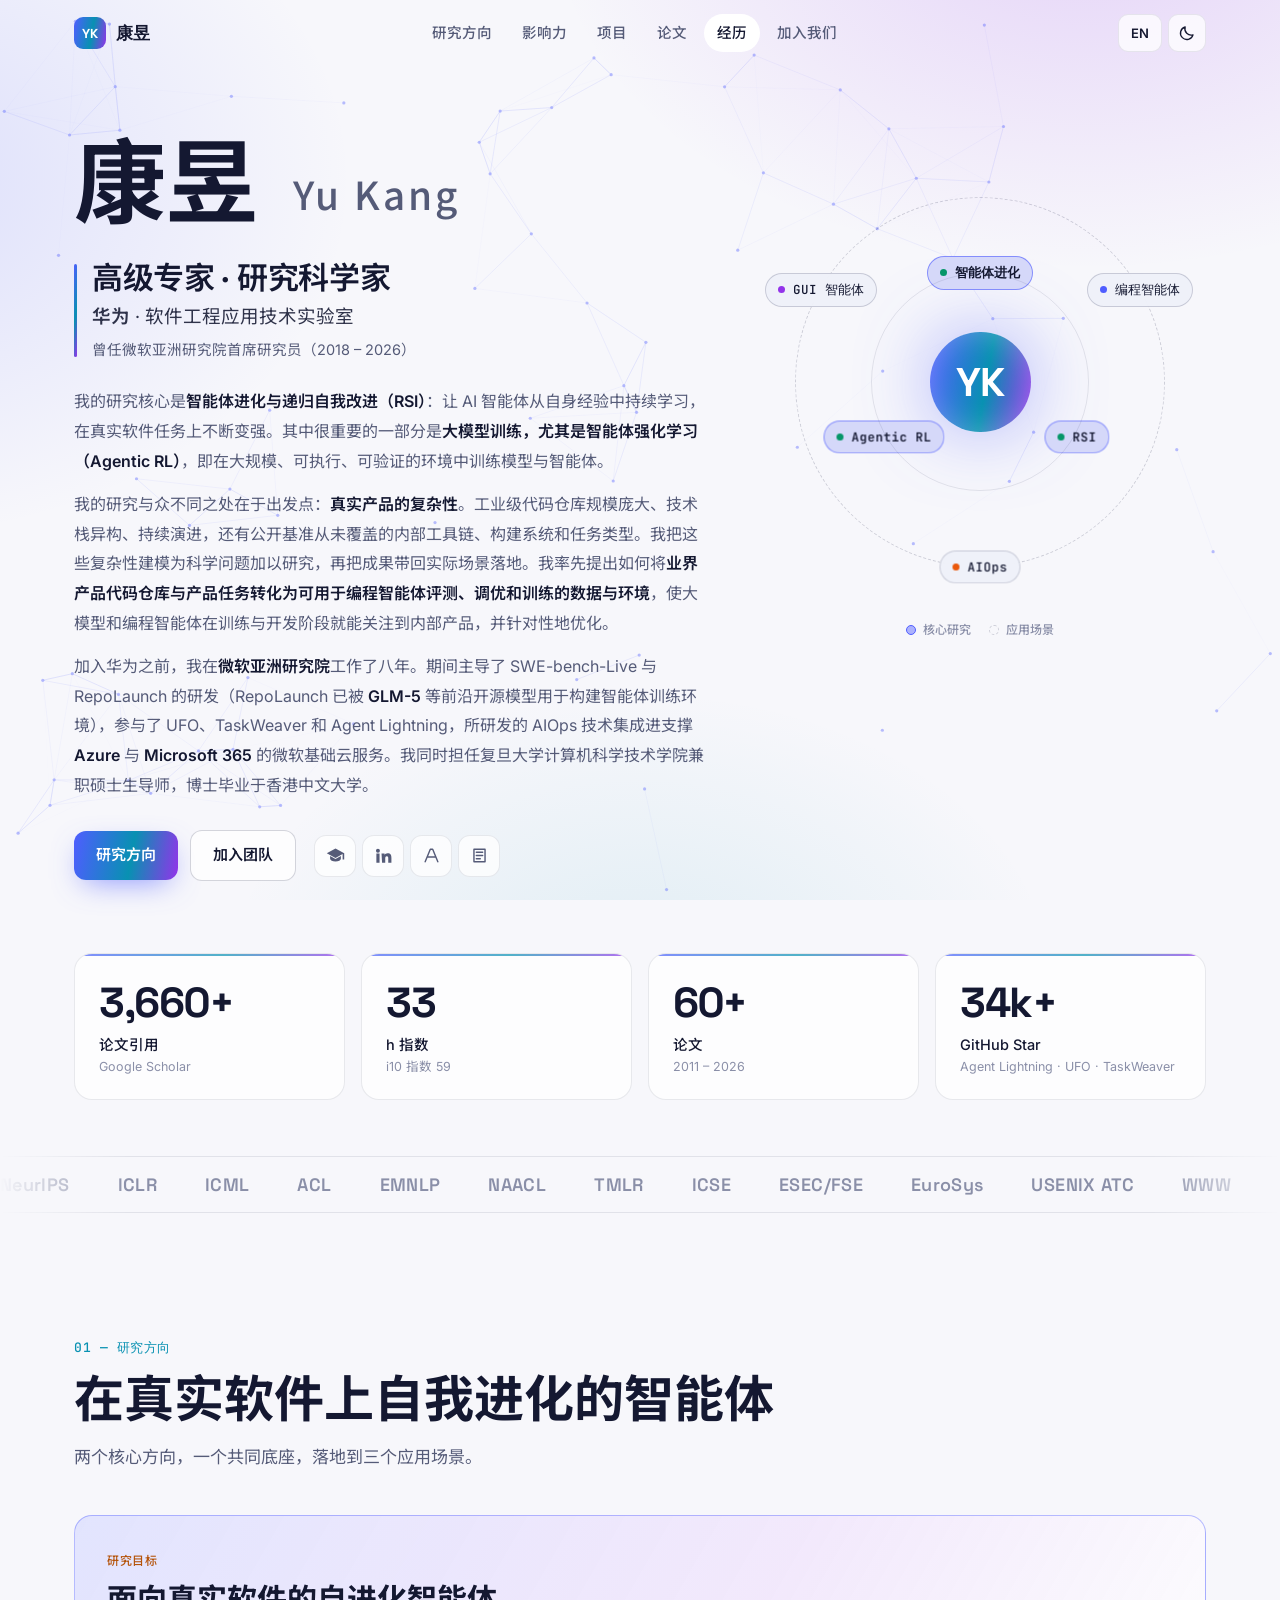
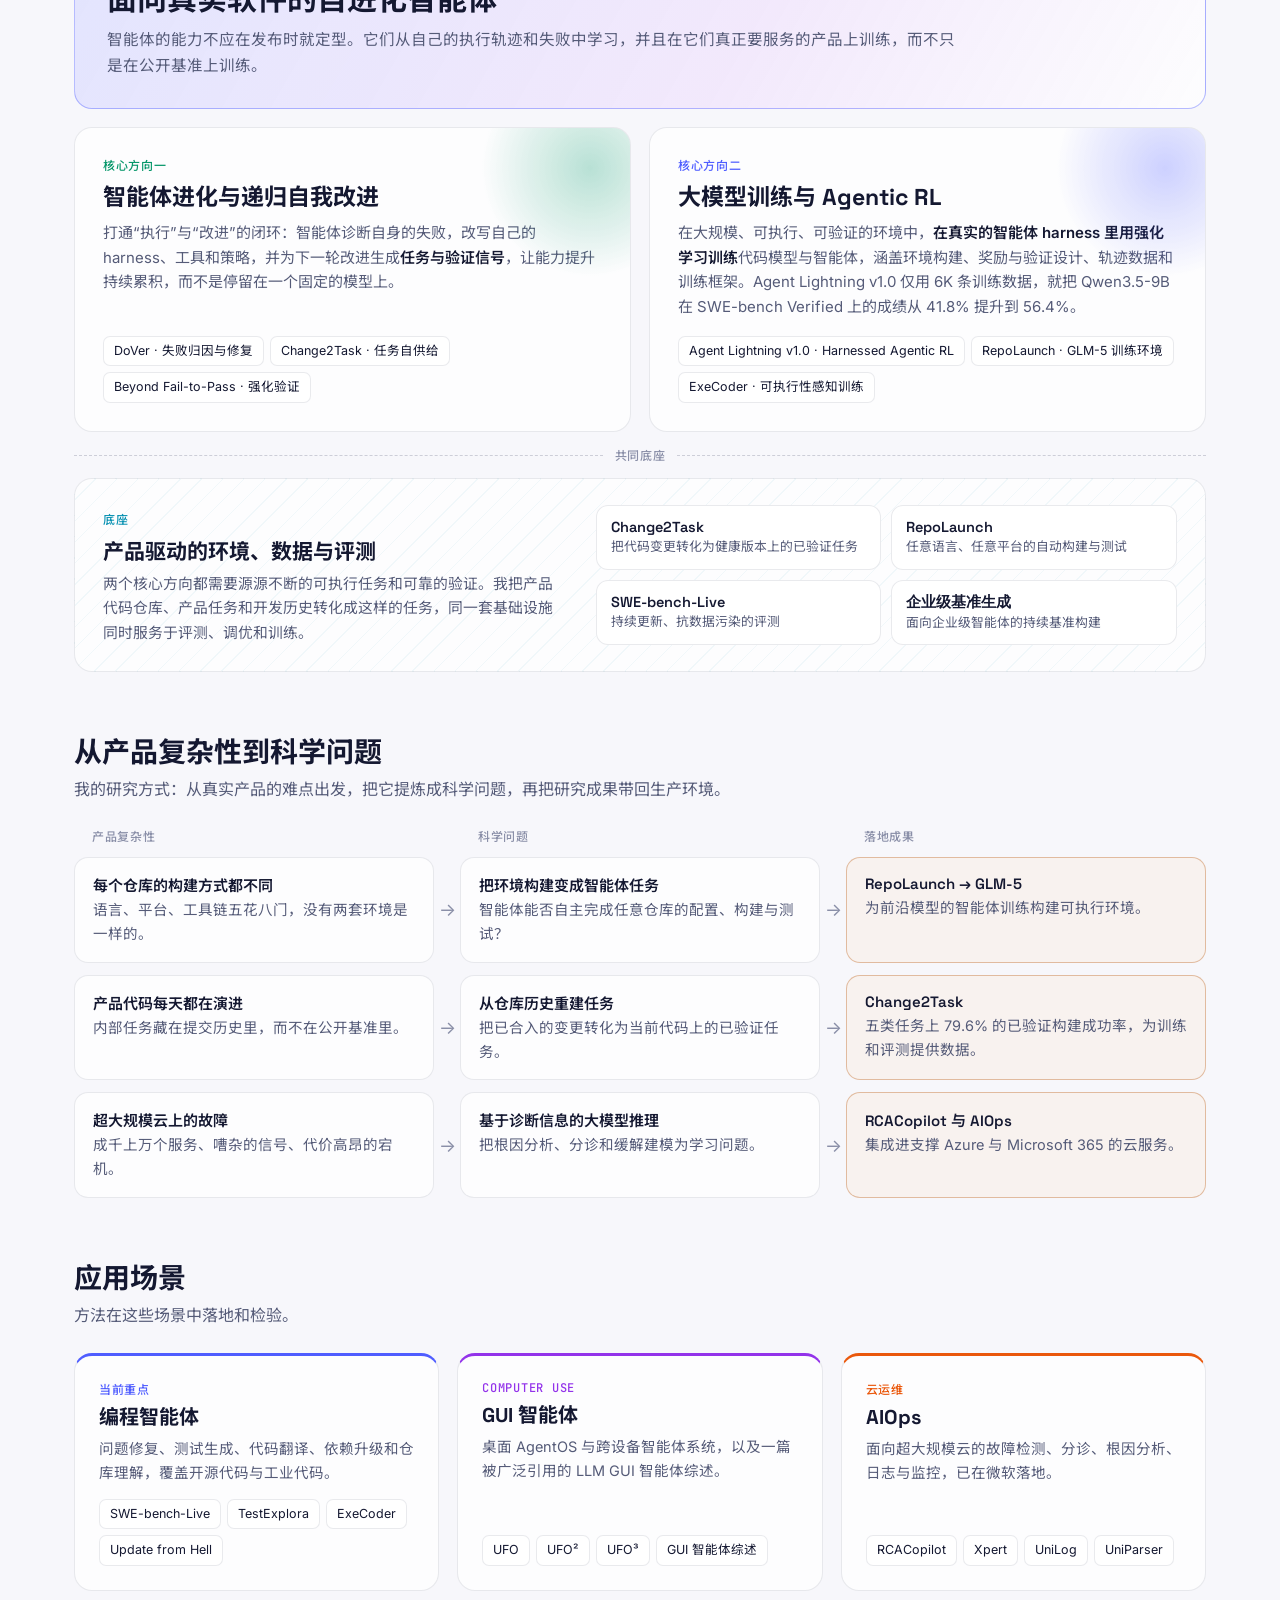
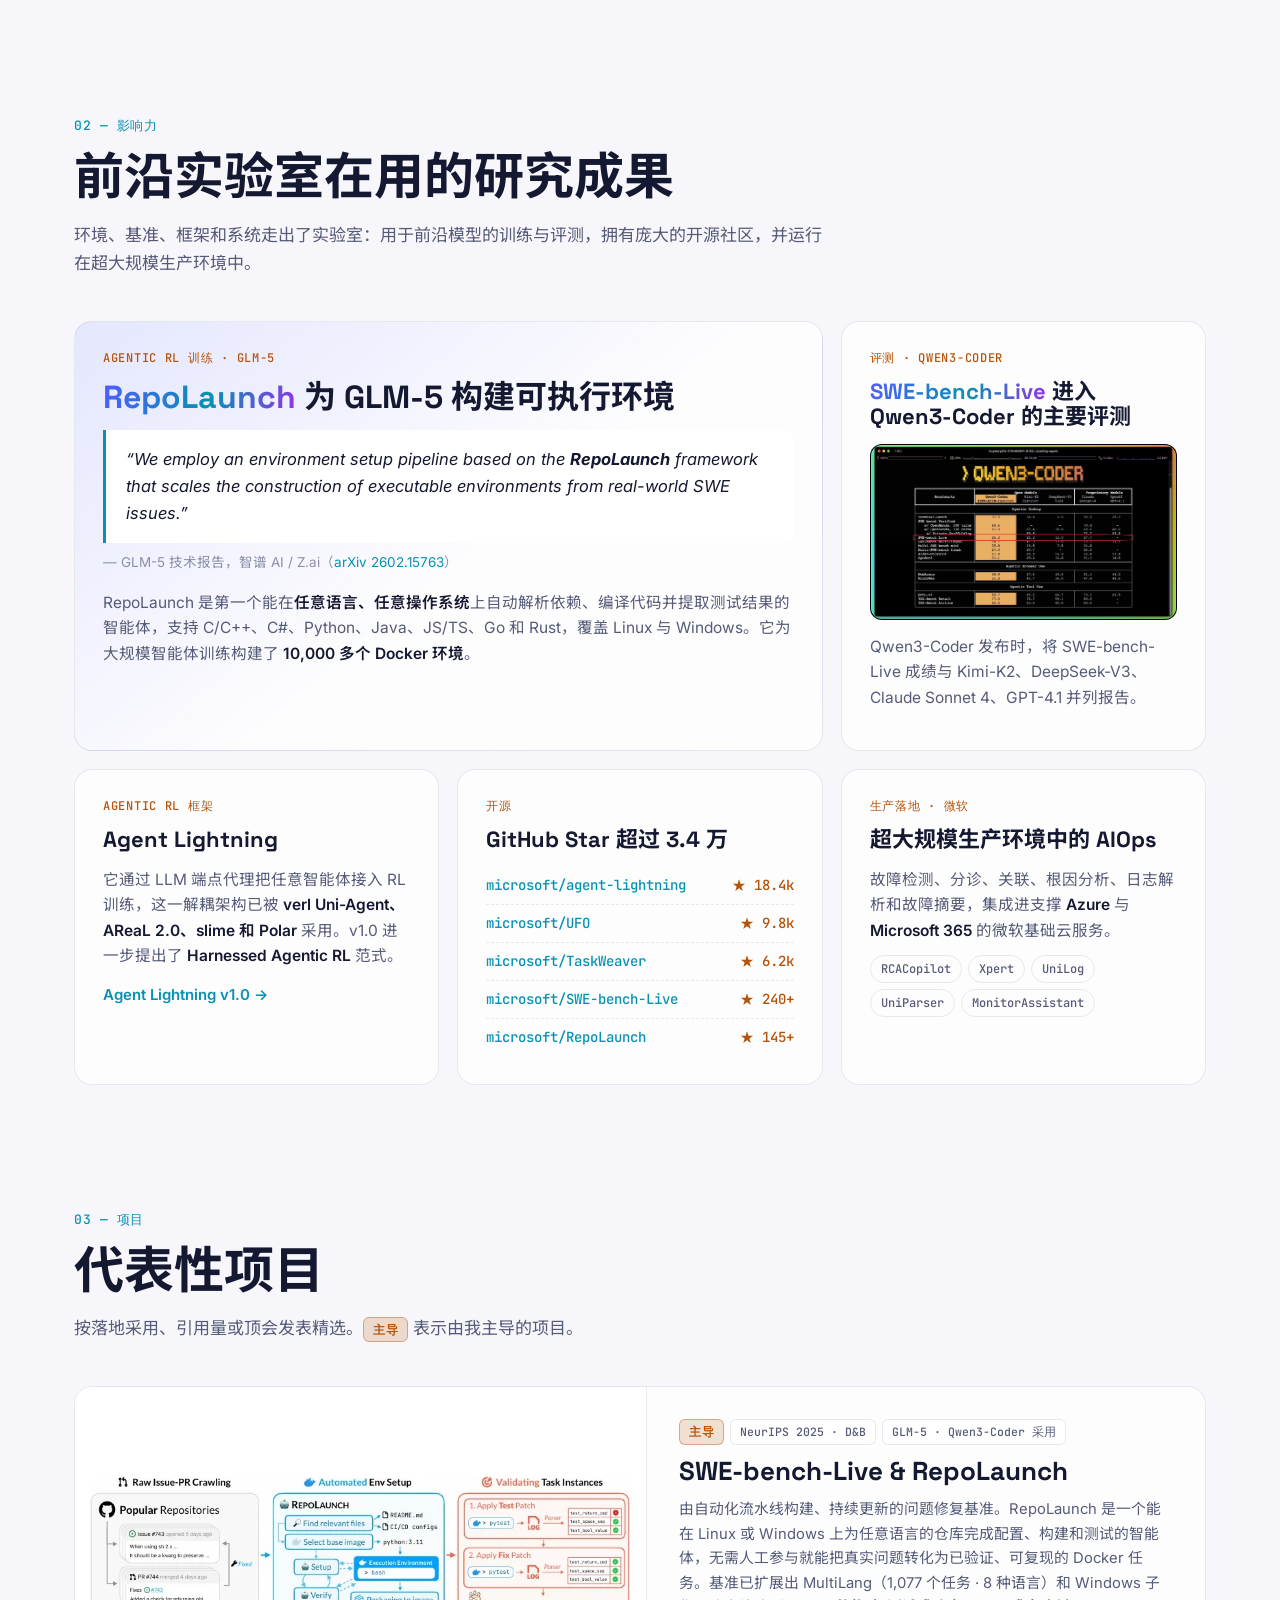
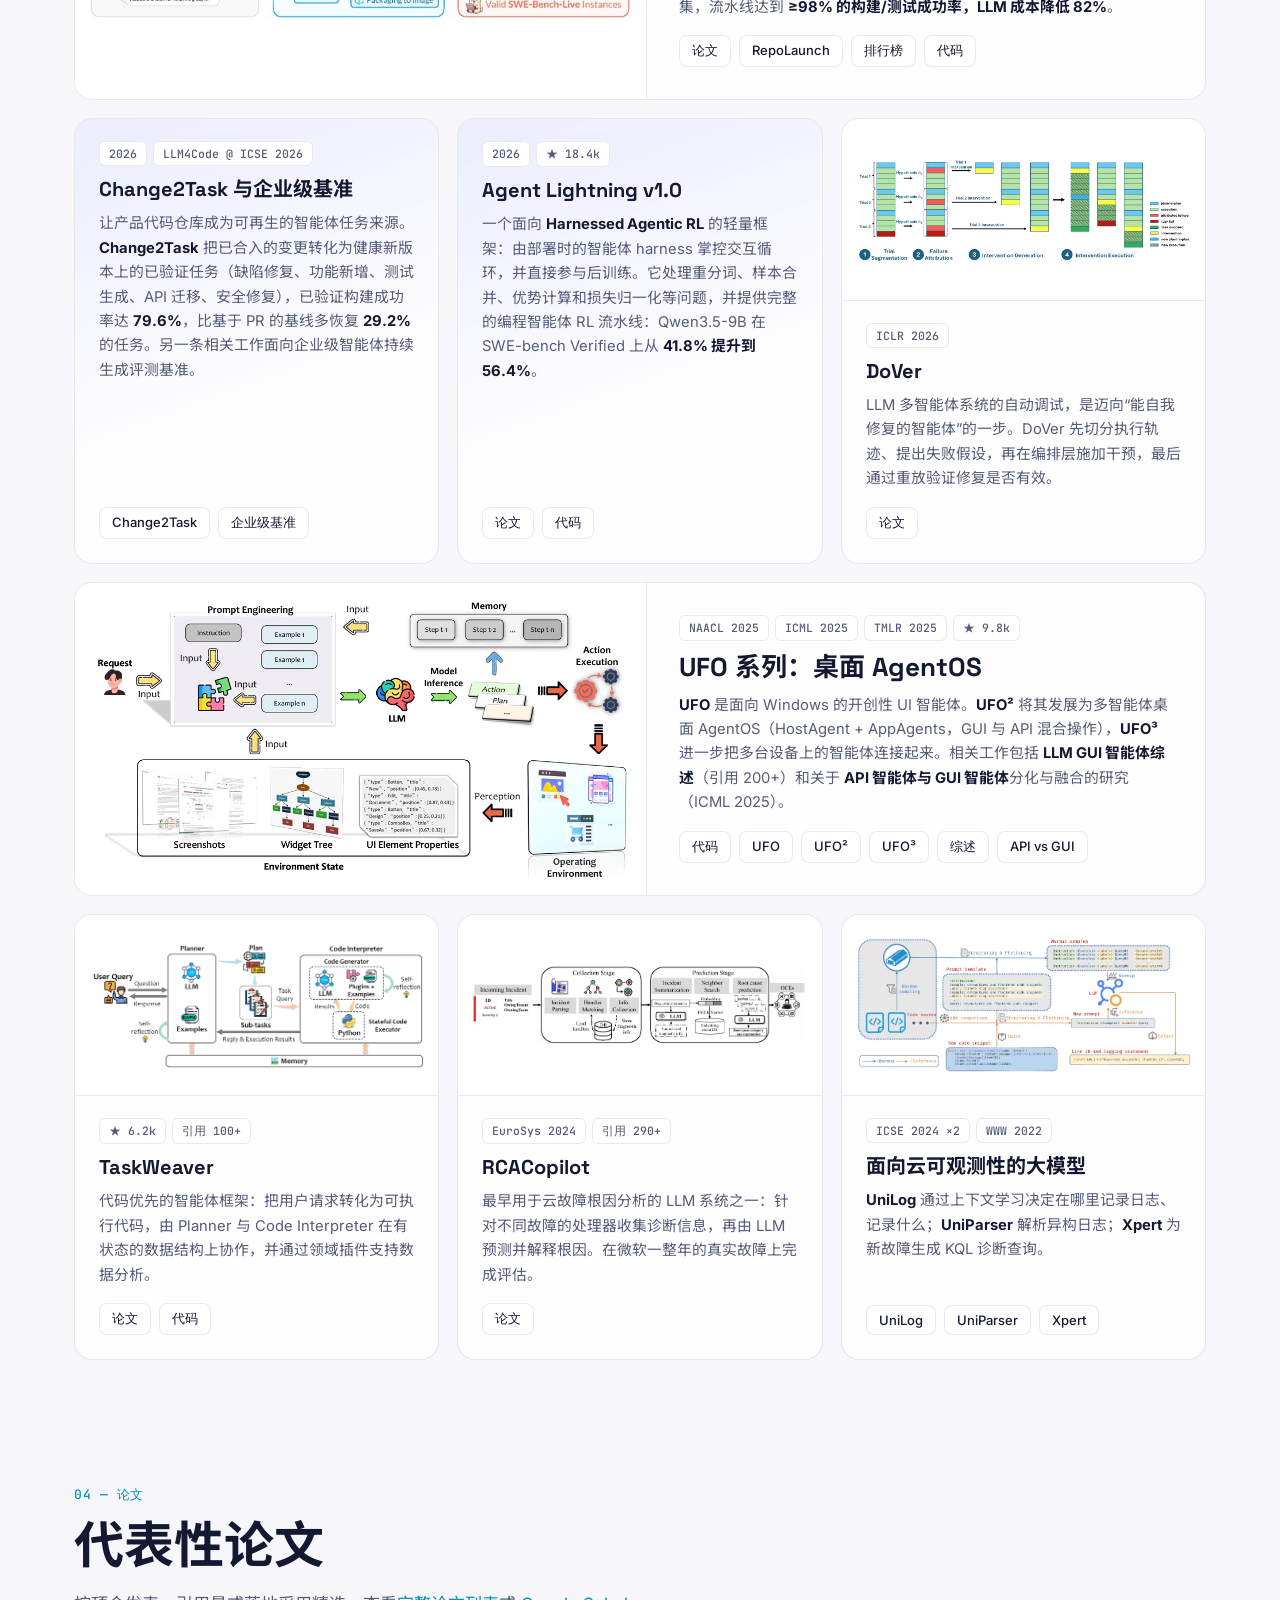
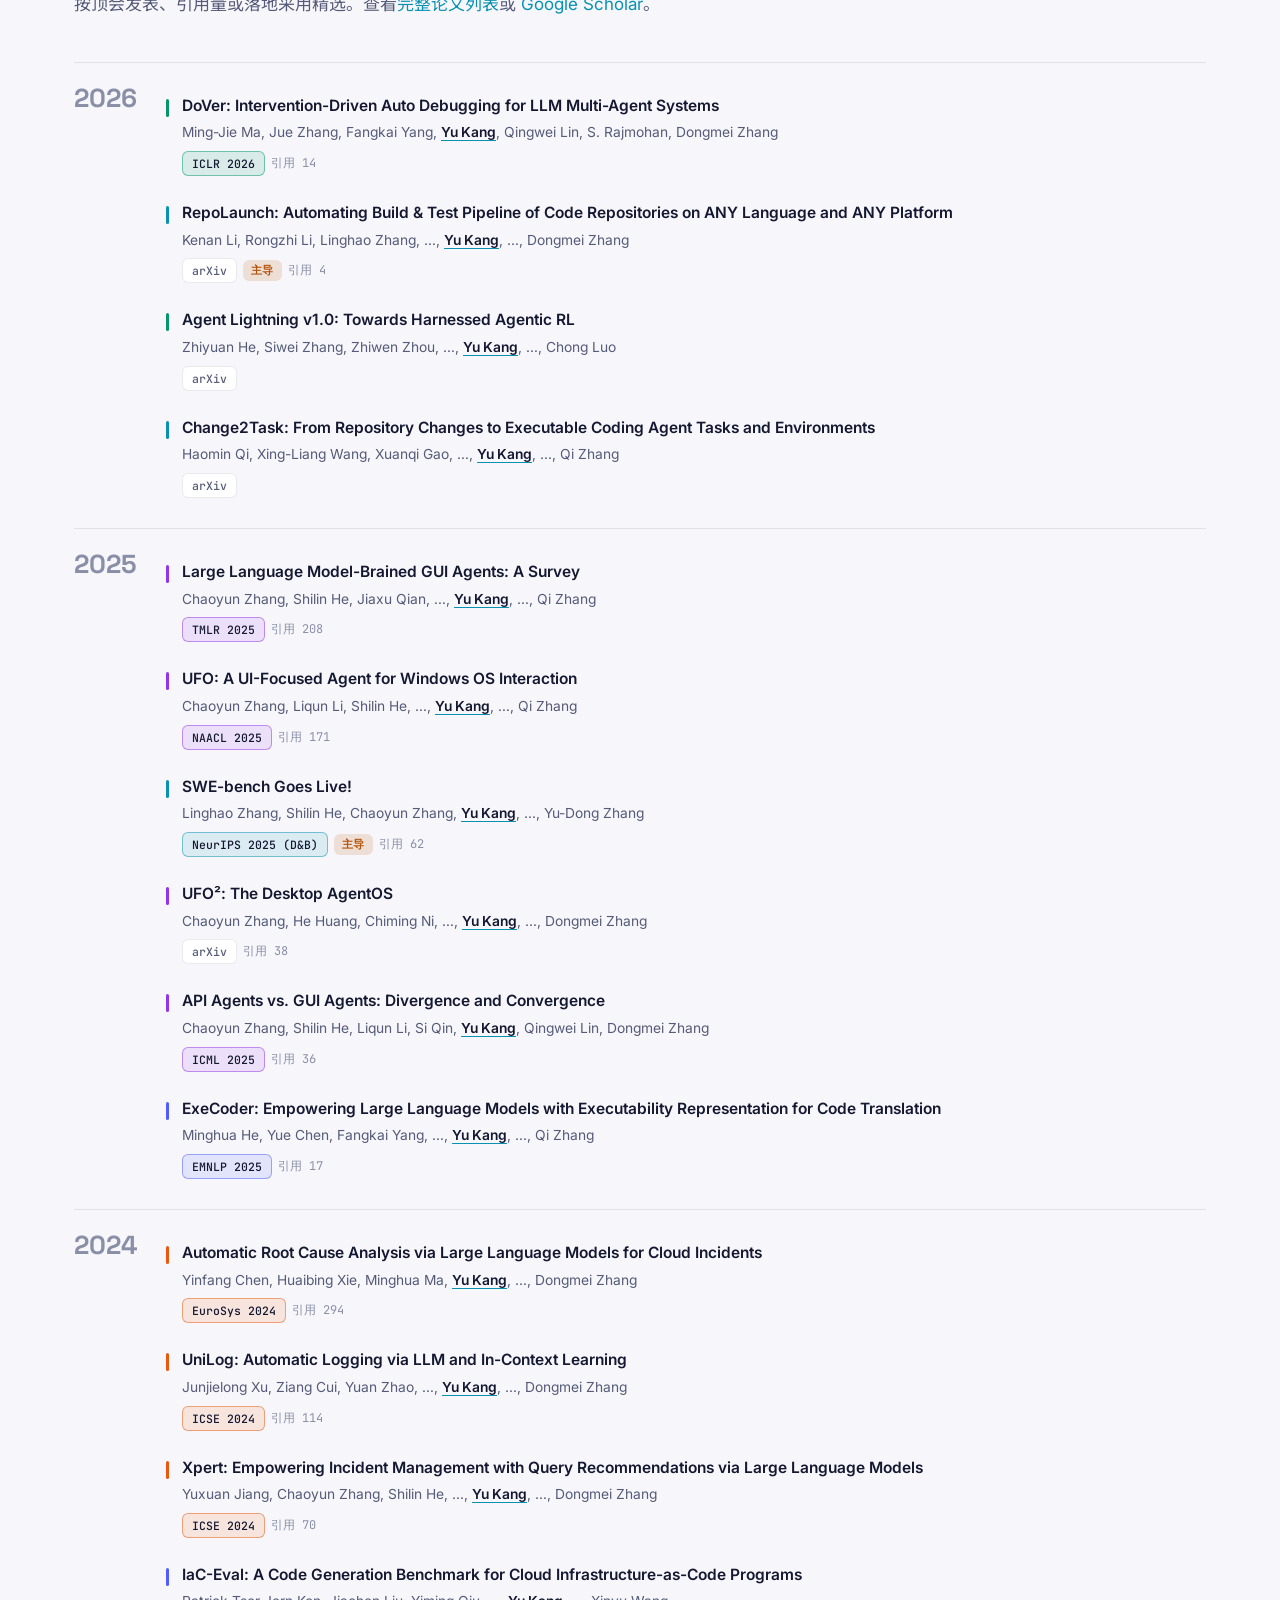
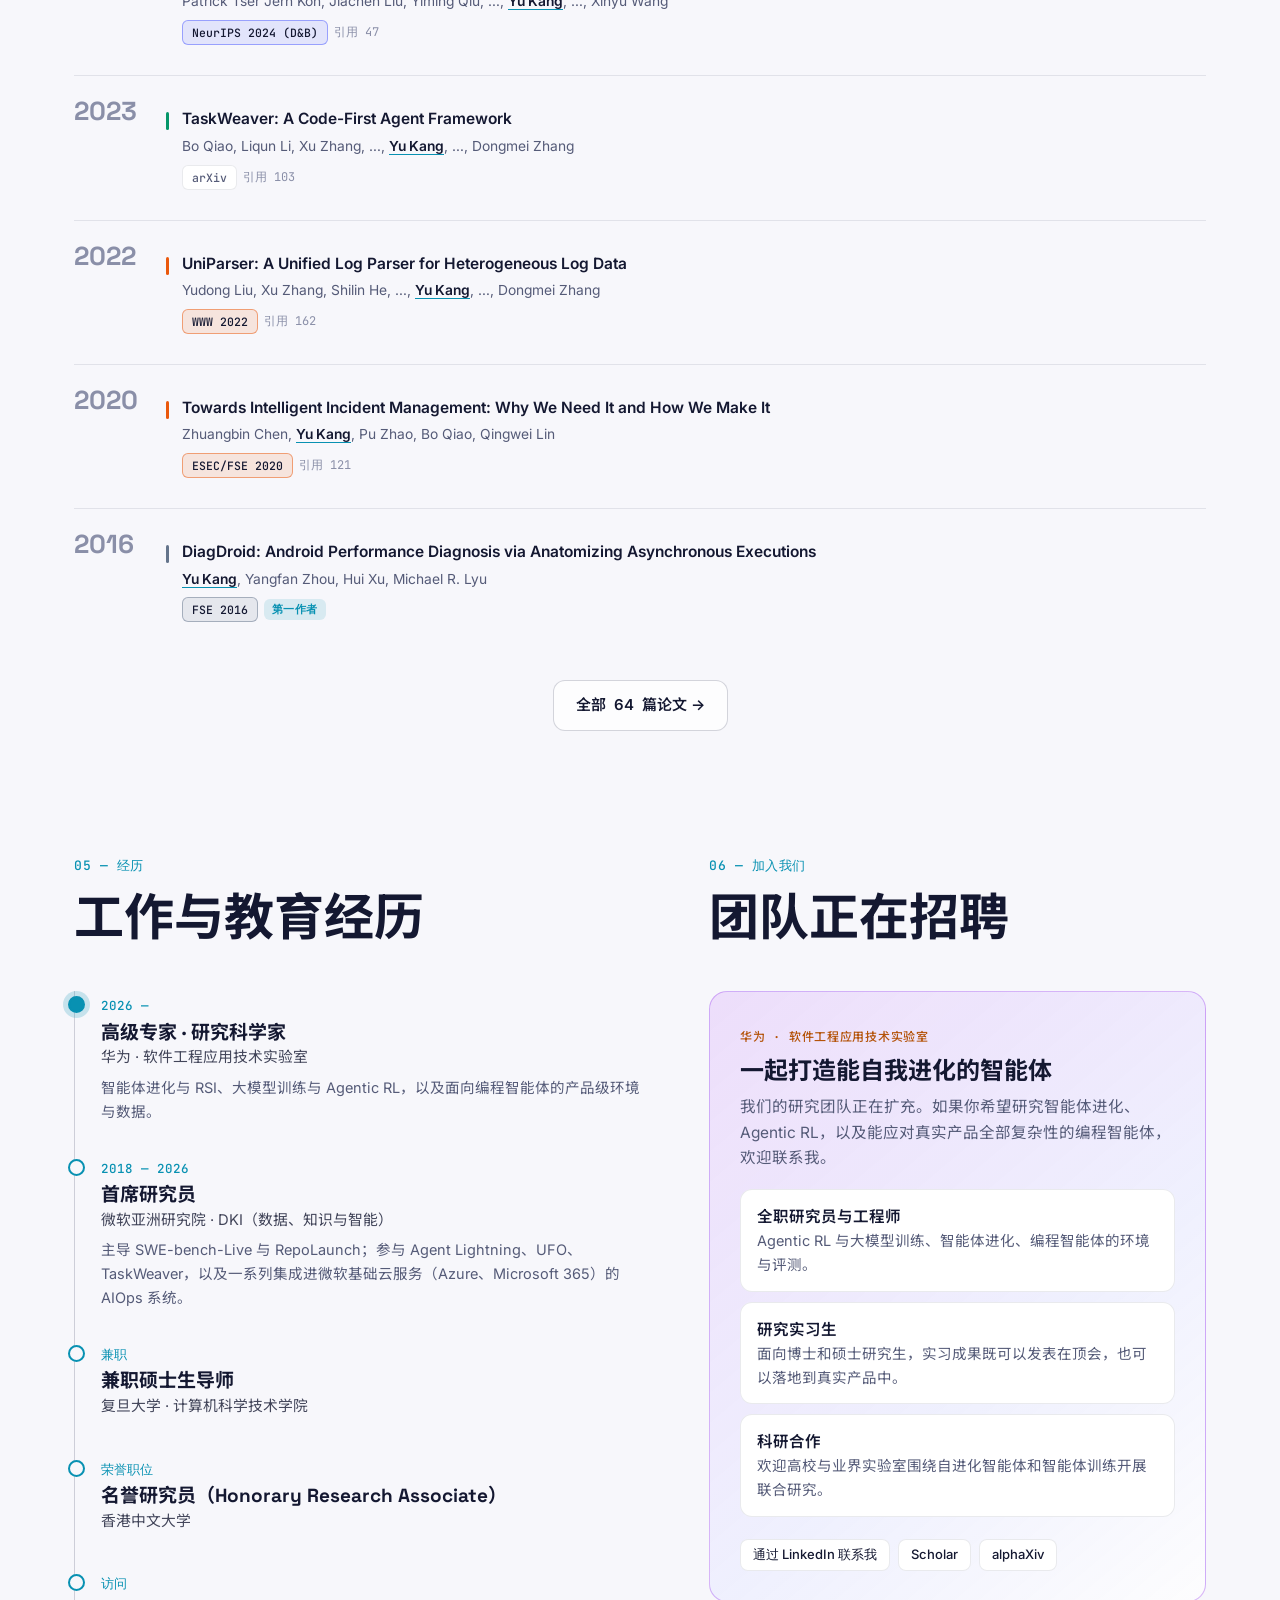
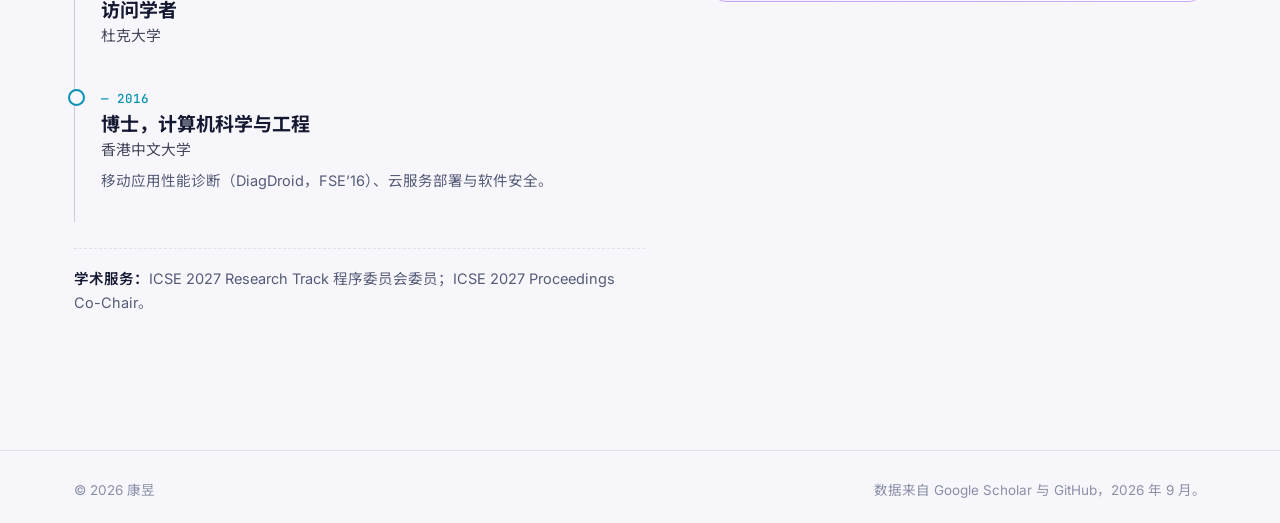
==== zh/index.html @ cbe85021 "Redesign homepage around agent evolution, RSI, and agentic RL; add Chinese version - Hero: prominent" ====
<!DOCTYPE html>
<html lang="zh-CN" data-theme="dark">
<head>
<meta charset="utf-8">
<meta name="viewport" content="width=device-width, initial-scale=1">
<title>康昱 · 面向真实软件的自进化智能体</title>
<meta name="description" content="康昱（Yu Kang），华为软件工程应用技术实验室高级专家、研究科学家，前微软亚洲研究院首席研究员。研究智能体进化与递归自我改进、大模型训练与 Agentic RL，以及面向编程智能体的产品级环境与数据。">
<meta property="og:title" content="康昱 · 面向真实软件的自进化智能体">
<meta property="og:description" content="智能体进化 · RSI · Agentic RL · SWE-bench-Live · RepoLaunch · Change2Task · Agent Lightning">
<meta property="og:image" content="../assets/img/swebench-live.webp">
<link rel="alternate" hreflang="en" href="https://kangyu.github.io/">
<link rel="alternate" hreflang="zh" href="https://kangyu.github.io/zh/">
<link rel="icon" href="data:image/svg+xml,<svg xmlns='http://www.w3.org/2000/svg' viewBox='0 0 64 64'><defs><linearGradient id='g' x1='0' y1='0' x2='1' y2='1'><stop offset='0' stop-color='%236d7cff'/><stop offset='1' stop-color='%2322d3ee'/></linearGradient></defs><rect width='64' height='64' rx='16' fill='url(%23g)'/><text x='32' y='43' font-family='Arial' font-weight='700' font-size='28' text-anchor='middle' fill='white'>YK</text></svg>">
<link rel="preconnect" href="https://fonts.googleapis.com">
<link rel="preconnect" href="https://fonts.gstatic.com" crossorigin>
<link href="https://fonts.googleapis.com/css2?family=Inter:wght@400;500;600&family=JetBrains+Mono:wght@400;500&family=Space+Grotesk:wght@500;600;700&family=Noto+Sans+SC:wght@400;500;600;700&display=swap" rel="stylesheet">
<link rel="stylesheet" href="../assets/css/style.css">
</head>
<body>

<canvas id="net" aria-hidden="true"></canvas>

<!-- Chinese text is kept on single lines: a line break inside a paragraph renders as a stray space. -->
<header class="nav" id="nav">
  <a class="brand" href="#top"><span class="brand-mark">YK</span><span>康昱</span></a>
  <nav class="nav-links" id="navLinks">
    <a href="#research">研究方向</a>
    <a href="#impact">影响力</a>
    <a href="#projects">项目</a>
    <a href="#publications">论文</a>
    <a href="#experience">经历</a>
    <a href="#join">加入我们</a>
  </nav>
  <div class="nav-actions">
    <a class="icon-btn lang-btn" href="../" hreflang="en" lang="en" title="Switch to English">EN</a>
    <button class="icon-btn" id="themeBtn" aria-label="切换深浅色主题">
      <svg class="i-sun" viewBox="0 0 24 24"><circle cx="12" cy="12" r="4.5"/><path d="M12 2v2.5M12 19.5V22M2 12h2.5M19.5 12H22M4.9 4.9l1.8 1.8M17.3 17.3l1.8 1.8M4.9 19.1l1.8-1.8M17.3 6.7l1.8-1.8"/></svg>
      <svg class="i-moon" viewBox="0 0 24 24"><path d="M20 14.5A8.5 8.5 0 0 1 9.5 4a8.5 8.5 0 1 0 10.5 10.5z"/></svg>
    </button>
    <button class="icon-btn menu-btn" id="menuBtn" aria-label="打开菜单"><svg viewBox="0 0 24 24"><path d="M4 7h16M4 12h16M4 17h16"/></svg></button>
  </div>
</header>

<main id="top">

<!-- ============ HERO ============ -->
<section class="hero">
  <div class="wrap hero-grid">
    <div class="hero-text">
      <h1 class="reveal">康昱 <span class="cn">Yu Kang</span></h1>
      <div class="hero-role reveal">
        <span class="role-title">高级专家 · 研究科学家</span>
        <span class="role-org"><b>华为</b> · 软件工程应用技术实验室</span>
        <span class="role-prev">曾任微软亚洲研究院首席研究员（2018 – 2026）</span>
      </div>
      <div class="hero-bio reveal">
        <p>我的研究核心是<strong>智能体进化与递归自我改进（RSI）</strong>：让 AI 智能体从自身经验中持续学习，在真实软件任务上不断变强。其中很重要的一部分是<strong>大模型训练，尤其是智能体强化学习（Agentic RL）</strong>，即在大规模、可执行、可验证的环境中训练模型与智能体。</p>
        <p>我的研究与众不同之处在于出发点：<strong>真实产品的复杂性</strong>。工业级代码仓库规模庞大、技术栈异构、持续演进，还有公开基准从未覆盖的内部工具链、构建系统和任务类型。我把这些复杂性建模为科学问题加以研究，再把成果带回实际场景落地。我率先提出如何将<strong>业界产品代码仓库与产品任务转化为可用于编程智能体评测、调优和训练的数据与环境</strong>，使大模型和编程智能体在训练与开发阶段就能关注到内部产品，并针对性地优化。</p>
        <p>加入华为之前，我在<strong>微软亚洲研究院</strong>工作了八年。期间主导了 SWE-bench-Live 与 RepoLaunch 的研发（RepoLaunch 已被 <strong>GLM-5</strong> 等前沿开源模型用于构建智能体训练环境），参与了 UFO、TaskWeaver 和 Agent Lightning，所研发的 AIOps 技术集成进支撑 <strong>Azure</strong> 与 <strong>Microsoft&nbsp;365</strong> 的微软基础云服务。我同时担任复旦大学计算机科学技术学院兼职硕士生导师，博士毕业于香港中文大学。</p>
      </div>
      <div class="hero-cta reveal">
        <a class="btn primary" href="#research">研究方向</a>
        <a class="btn ghost" href="#join">加入团队</a>
        <div class="socials">
          <a href="https://scholar.google.com/citations?user=M_lzR_0AAAAJ" target="_blank" rel="noopener" aria-label="Google Scholar" title="Google Scholar"><svg viewBox="0 0 24 24"><path d="M12 3 1 9l11 6 9-4.9V17h2V9L12 3zm-6.8 9.7V16c0 1.9 3 3.5 6.8 3.5s6.8-1.6 6.8-3.5v-3.3L12 16.4l-6.8-3.7z" fill="currentColor" stroke="none"/></svg></a>
          <a href="https://www.linkedin.com/in/yu-kang/" target="_blank" rel="noopener" aria-label="LinkedIn" title="LinkedIn"><svg viewBox="0 0 24 24"><path d="M4.98 3.5a2.5 2.5 0 1 1 0 5 2.5 2.5 0 0 1 0-5zM3 9.5h4V21H3zM9.5 9.5h3.8v1.6h.1c.5-1 1.8-2 3.8-2 4 0 4.8 2.6 4.8 6V21h-4v-5.2c0-1.3 0-2.9-1.8-2.9s-2 1.4-2 2.8V21h-4z" fill="currentColor" stroke="none"/></svg></a>
          <a href="https://www.alphaxiv.org/@yu-kang" target="_blank" rel="noopener" aria-label="alphaXiv" title="alphaXiv"><svg viewBox="0 0 24 24"><path d="M4 20 10.5 4h3L20 20M7 14h10"/></svg></a>
          <a href="https://conf.researchr.org/profile/icse-2027/yukang" target="_blank" rel="noopener" aria-label="researchr profile" title="ICSE 2027 profile"><svg viewBox="0 0 24 24"><path d="M5 4h14v16H5zM8 8h8M8 12h8M8 16h5"/></svg></a>
        </div>
      </div>
    </div>
    <div class="hero-card reveal">
      <div class="orbit">
        <div class="orbit-core"><span>YK</span></div>
        <span class="orb in-ring o1">智能体进化</span>
        <span class="orb in-ring o2">RSI</span>
        <span class="orb in-ring o3">Agentic RL</span>
        <span class="orb o4">编程智能体</span>
        <span class="orb o5">AIOps</span>
        <span class="orb o6">GUI 智能体</span>
      </div>
      <div class="orbit-legend"><span class="lg-in"><i></i>核心研究</span><span class="lg-out"><i></i>应用场景</span></div>
    </div>
  </div>

  <div class="wrap stats">
    <div class="stat reveal"><b data-count="3660" data-suffix="+">0</b><span>论文引用<small>Google Scholar</small></span></div>
    <div class="stat reveal"><b data-count="33">0</b><span>h 指数<small>i10 指数 59</small></span></div>
    <div class="stat reveal"><b data-count="60" data-suffix="+">0</b><span>论文<small>2011 – 2026</small></span></div>
    <div class="stat reveal"><b data-count="34" data-suffix="k+">0</b><span>GitHub Star<small>Agent Lightning · UFO · TaskWeaver</small></span></div>
  </div>

  <div class="marquee" aria-label="发表会议与期刊">
    <div class="marquee-track">
      <span>NeurIPS</span><span>ICLR</span><span>ICML</span><span>ACL</span><span>EMNLP</span><span>NAACL</span><span>TMLR</span><span>ICSE</span><span>ESEC/FSE</span><span>EuroSys</span><span>USENIX ATC</span><span>WWW</span><span>ICDE</span><span>ISSRE</span><span>DSN</span><span>ECAI</span><span>IEEE CLOUD</span><span>ICWS</span>
      <span>NeurIPS</span><span>ICLR</span><span>ICML</span><span>ACL</span><span>EMNLP</span><span>NAACL</span><span>TMLR</span><span>ICSE</span><span>ESEC/FSE</span><span>EuroSys</span><span>USENIX ATC</span><span>WWW</span><span>ICDE</span><span>ISSRE</span><span>DSN</span><span>ECAI</span><span>IEEE CLOUD</span><span>ICWS</span>
    </div>
  </div>
</section>

<!-- ============ RESEARCH ============ -->
<section id="research" class="section">
  <div class="wrap">
    <div class="sec-head reveal">
      <span class="sec-kicker">01 — 研究方向</span>
      <h2>在真实软件上自我进化的智能体</h2>
      <p>两个核心方向，一个共同底座，落地到三个应用场景。</p>
    </div>

    <div class="north reveal">
      <span class="lbl">研究目标</span>
      <h3>面向真实软件的自进化智能体</h3>
      <p>智能体的能力不应在发布时就定型。它们从自己的执行轨迹和失败中学习，并且在它们真正要服务的产品上训练，而不只是在公开基准上训练。</p>
    </div>

    <div class="core-grid">
      <article class="core reveal" style="--c:var(--c-agent)">
        <span class="lbl">核心方向一</span>
        <h3>智能体进化与递归自我改进</h3>
        <p>打通“执行”与“改进”的闭环：智能体诊断自身的失败，改写自己的 harness、工具和策略，并为下一轮改进生成<b>任务与验证信号</b>，让能力提升持续累积，而不是停留在一个固定的模型上。</p>
        <div class="keys">
          <a href="https://arxiv.org/abs/2512.06749" target="_blank" rel="noopener">DoVer · 失败归因与修复</a>
          <a href="https://arxiv.org/abs/2607.28591" target="_blank" rel="noopener">Change2Task · 任务自供给</a>
          <a href="https://arxiv.org/abs/2607.19843" target="_blank" rel="noopener">Beyond Fail-to-Pass · 强化验证</a>
        </div>
      </article>
      <article class="core reveal" style="--c:var(--c-coding)">
        <span class="lbl">核心方向二</span>
        <h3>大模型训练与 Agentic RL</h3>
        <p>在大规模、可执行、可验证的环境中，<b>在真实的智能体 harness 里用强化学习训练</b>代码模型与智能体，涵盖环境构建、奖励与验证设计、轨迹数据和训练框架。Agent Lightning v1.0 仅用 6K 条训练数据，就把 Qwen3.5-9B 在 SWE-bench Verified 上的成绩从 41.8% 提升到 56.4%。</p>
        <div class="keys">
          <a href="https://arxiv.org/abs/2608.17528" target="_blank" rel="noopener">Agent Lightning v1.0 · Harnessed Agentic RL</a>
          <a href="https://arxiv.org/abs/2603.05026" target="_blank" rel="noopener">RepoLaunch · GLM-5 训练环境</a>
          <a href="https://arxiv.org/abs/2501.18460" target="_blank" rel="noopener">ExeCoder · 可执行性感知训练</a>
        </div>
      </article>
    </div>

    <div class="built-on reveal">共同底座</div>

    <div class="foundation reveal">
      <div>
        <span class="lbl">底座</span>
        <h3>产品驱动的环境、数据与评测</h3>
        <p>两个核心方向都需要源源不断的可执行任务和可靠的验证。我把产品代码仓库、产品任务和开发历史转化成这样的任务，同一套基础设施同时服务于评测、调优和训练。</p>
      </div>
      <div class="found-items">
        <a href="https://arxiv.org/abs/2607.28591" target="_blank" rel="noopener"><b>Change2Task</b><span>把代码变更转化为健康版本上的已验证任务</span></a>
        <a href="https://arxiv.org/abs/2603.05026" target="_blank" rel="noopener"><b>RepoLaunch</b><span>任意语言、任意平台的自动构建与测试</span></a>
        <a href="https://swe-bench-live.github.io/" target="_blank" rel="noopener"><b>SWE-bench-Live</b><span>持续更新、抗数据污染的评测</span></a>
        <a href="https://arxiv.org/abs/2511.10049" target="_blank" rel="noopener"><b>企业级基准生成</b><span>面向企业级智能体的持续基准构建</span></a>
      </div>
    </div>

    <h3 class="sub-h reveal">从产品复杂性到科学问题</h3>
    <p class="sub-p reveal">我的研究方式：从真实产品的难点出发，把它提炼成科学问题，再把研究成果带回生产环境。</p>
    <div class="approach">
      <div class="ap-head reveal"><span>产品复杂性</span><span></span><span>科学问题</span><span></span><span>落地成果</span></div>
      <div class="ap-row reveal">
        <div><b>每个仓库的构建方式都不同</b>语言、平台、工具链五花八门，没有两套环境是一样的。</div><span class="arr">→</span>
        <div><b>把环境构建变成智能体任务</b>智能体能否自主完成任意仓库的配置、构建与测试？</div><span class="arr">→</span>
        <div class="res"><b>RepoLaunch → GLM-5</b>为前沿模型的智能体训练构建可执行环境。</div>
      </div>
      <div class="ap-row reveal">
        <div><b>产品代码每天都在演进</b>内部任务藏在提交历史里，而不在公开基准里。</div><span class="arr">→</span>
        <div><b>从仓库历史重建任务</b>把已合入的变更转化为当前代码上的已验证任务。</div><span class="arr">→</span>
        <div class="res"><b>Change2Task</b>五类任务上 79.6% 的已验证构建成功率，为训练和评测提供数据。</div>
      </div>
      <div class="ap-row reveal">
        <div><b>超大规模云上的故障</b>成千上万个服务、嘈杂的信号、代价高昂的宕机。</div><span class="arr">→</span>
        <div><b>基于诊断信息的大模型推理</b>把根因分析、分诊和缓解建模为学习问题。</div><span class="arr">→</span>
        <div class="res"><b>RCACopilot 与 AIOps</b>集成进支撑 Azure 与 Microsoft 365 的云服务。</div>
      </div>
    </div>

    <h3 class="sub-h reveal">应用场景</h3>
    <p class="sub-p reveal">方法在这些场景中落地和检验。</p>
    <div class="scen-grid">
      <article class="scen reveal" style="--c:var(--c-coding)">
        <span class="lbl">当前重点</span>
        <h3>编程智能体</h3>
        <p>问题修复、测试生成、代码翻译、依赖升级和仓库理解，覆盖开源代码与工业代码。</p>
        <div class="keys"><span>SWE-bench-Live</span><span>TestExplora</span><span>ExeCoder</span><span>Update from Hell</span></div>
      </article>
      <article class="scen reveal" style="--c:var(--c-gui)">
        <span class="lbl">Computer Use</span>
        <h3>GUI 智能体</h3>
        <p>桌面 AgentOS 与跨设备智能体系统，以及一篇被广泛引用的 LLM GUI 智能体综述。</p>
        <div class="keys"><span>UFO</span><span>UFO²</span><span>UFO³</span><span>GUI 智能体综述</span></div>
      </article>
      <article class="scen reveal" style="--c:var(--c-aiops)">
        <span class="lbl">云运维</span>
        <h3>AIOps</h3>
        <p>面向超大规模云的故障检测、分诊、根因分析、日志与监控，已在微软落地。</p>
        <div class="keys"><span>RCACopilot</span><span>Xpert</span><span>UniLog</span><span>UniParser</span></div>
      </article>
    </div>
  </div>
</section>

<!-- ============ IMPACT ============ -->
<section id="impact" class="section">
  <div class="wrap">
    <div class="sec-head reveal">
      <span class="sec-kicker">02 — 影响力</span>
      <h2>前沿实验室在用的研究成果</h2>
      <p>环境、基准、框架和系统走出了实验室：用于前沿模型的训练与评测，拥有庞大的开源社区，并运行在超大规模生产环境中。</p>
    </div>

    <div class="impact-grid">
      <article class="impact big reveal">
        <div class="impact-tag">Agentic RL 训练 · GLM-5</div>
        <h3><span class="grad-text">RepoLaunch</span> 为 GLM-5 构建可执行环境</h3>
        <blockquote>“We employ an environment setup pipeline based on the <b>RepoLaunch</b> framework that scales the construction of executable environments from real-world SWE issues.”</blockquote>
        <p class="cite">— GLM-5 技术报告，智谱 AI / Z.ai（<a href="https://arxiv.org/abs/2602.15763" target="_blank" rel="noopener">arXiv 2602.15763</a>）</p>
        <p>RepoLaunch 是第一个能在<b>任意语言、任意操作系统</b>上自动解析依赖、编译代码并提取测试结果的智能体，支持 C/C++、C#、Python、Java、JS/TS、Go 和 Rust，覆盖 Linux 与 Windows。它为大规模智能体训练构建了 <b>10,000 多个 Docker 环境</b>。</p>
      </article>

      <article class="impact reveal">
        <div class="impact-tag">评测 · Qwen3-Coder</div>
        <h3><span class="grad-text">SWE-bench-Live</span> 进入 Qwen3-Coder 的主要评测</h3>
        <figure class="shot"><img src="../assets/img/qwen3-coder-swebench-live.webp" alt="Qwen3-Coder 发布时的评测表，其中包含 SWE-bench Live 一行" loading="lazy"></figure>
        <p>Qwen3-Coder 发布时，将 SWE-bench-Live 成绩与 Kimi-K2、DeepSeek-V3、Claude Sonnet 4、GPT-4.1 并列报告。</p>
      </article>

      <article class="impact reveal">
        <div class="impact-tag">Agentic RL 框架</div>
        <h3>Agent Lightning</h3>
        <p>它通过 LLM 端点代理把任意智能体接入 RL 训练，这一解耦架构已被 <b>verl Uni-Agent、AReaL 2.0、slime 和 Polar</b> 采用。v1.0 进一步提出了 <b>Harnessed Agentic RL</b> 范式。</p>
        <a class="link-arrow" href="https://arxiv.org/abs/2608.17528" target="_blank" rel="noopener">Agent Lightning v1.0</a>
      </article>

      <article class="impact reveal">
        <div class="impact-tag">开源</div>
        <h3>GitHub Star 超过 3.4 万</h3>
        <ul class="repo-list">
          <li><a href="https://github.com/microsoft/agent-lightning" target="_blank" rel="noopener">microsoft/agent-lightning</a><span>★ 18.4k</span></li>
          <li><a href="https://github.com/microsoft/UFO" target="_blank" rel="noopener">microsoft/UFO</a><span>★ 9.8k</span></li>
          <li><a href="https://github.com/microsoft/TaskWeaver" target="_blank" rel="noopener">microsoft/TaskWeaver</a><span>★ 6.2k</span></li>
          <li><a href="https://github.com/microsoft/SWE-bench-Live" target="_blank" rel="noopener">microsoft/SWE-bench-Live</a><span>★ 240+</span></li>
          <li><a href="https://github.com/microsoft/RepoLaunch" target="_blank" rel="noopener">microsoft/RepoLaunch</a><span>★ 145+</span></li>
        </ul>
      </article>

      <article class="impact reveal">
        <div class="impact-tag">生产落地 · 微软</div>
        <h3>超大规模生产环境中的 AIOps</h3>
        <p>故障检测、分诊、关联、根因分析、日志解析和故障摘要，集成进支撑 <b>Azure</b> 与 <b>Microsoft 365</b> 的微软基础云服务。</p>
        <div class="chips"><span>RCACopilot</span><span>Xpert</span><span>UniLog</span><span>UniParser</span><span>MonitorAssistant</span></div>
      </article>
    </div>
  </div>
</section>

<!-- ============ PROJECTS ============ -->
<section id="projects" class="section">
  <div class="wrap">
    <div class="sec-head reveal">
      <span class="sec-kicker">03 — 项目</span>
      <h2>代表性项目</h2>
      <p>按落地采用、引用量或顶会发表精选。<span class="role lead">主导</span> 表示由我主导的项目。</p>
    </div>

    <div class="projects">

      <article class="proj wide reveal">
        <div class="proj-media"><img src="../assets/img/swebench-live.webp" alt="SWE-bench-Live 流水线：问题抓取、RepoLaunch 环境构建、任务验证" loading="lazy"></div>
        <div class="proj-body">
          <div class="proj-meta"><span class="role lead">主导</span><span class="venue">NeurIPS 2025 · D&amp;B</span><span class="venue">GLM-5 · Qwen3-Coder 采用</span></div>
          <h3>SWE-bench-Live &amp; RepoLaunch</h3>
          <p>由自动化流水线构建、持续更新的问题修复基准。RepoLaunch 是一个能在 Linux 或 Windows 上为任意语言的仓库完成配置、构建和测试的智能体，无需人工参与就能把真实问题转化为已验证、可复现的 Docker 任务。基准已扩展出 MultiLang（1,077 个任务 · 8 种语言）和 Windows 子集，流水线达到 <b>≥98% 的构建/测试成功率，LLM 成本降低 82%</b>。</p>
          <div class="proj-links">
            <a href="https://arxiv.org/abs/2505.23419" target="_blank" rel="noopener">论文</a>
            <a href="https://arxiv.org/abs/2603.05026" target="_blank" rel="noopener">RepoLaunch</a>
            <a href="https://swe-bench-live.github.io/" target="_blank" rel="noopener">排行榜</a>
            <a href="https://github.com/microsoft/SWE-bench-Live" target="_blank" rel="noopener">代码</a>
          </div>
        </div>
      </article>

      <article class="proj reveal">
        <div class="proj-body only-text">
          <div class="proj-meta"><span class="venue">2026</span><span class="venue">LLM4Code @ ICSE 2026</span></div>
          <h3>Change2Task 与企业级基准</h3>
          <p>让产品代码仓库成为可再生的智能体任务来源。<b>Change2Task</b> 把已合入的变更转化为健康新版本上的已验证任务（缺陷修复、功能新增、测试生成、API 迁移、安全修复），已验证构建成功率达 <b>79.6%</b>，比基于 PR 的基线多恢复 <b>29.2%</b> 的任务。另一条相关工作面向企业级智能体持续生成评测基准。</p>
          <div class="proj-links"><a href="https://arxiv.org/abs/2607.28591" target="_blank" rel="noopener">Change2Task</a><a href="https://arxiv.org/abs/2511.10049" target="_blank" rel="noopener">企业级基准</a></div>
        </div>
      </article>

      <article class="proj reveal">
        <div class="proj-body only-text">
          <div class="proj-meta"><span class="venue">2026</span><span class="venue">★ 18.4k</span></div>
          <h3>Agent Lightning v1.0</h3>
          <p>一个面向 <b>Harnessed Agentic RL</b> 的轻量框架：由部署时的智能体 harness 掌控交互循环，并直接参与后训练。它处理重分词、样本合并、优势计算和损失归一化等问题，并提供完整的编程智能体 RL 流水线：Qwen3.5-9B 在 SWE-bench Verified 上从 <b>41.8% 提升到 56.4%</b>。</p>
          <div class="proj-links"><a href="https://arxiv.org/abs/2608.17528" target="_blank" rel="noopener">论文</a><a href="https://github.com/microsoft/agent-lightning" target="_blank" rel="noopener">代码</a></div>
        </div>
      </article>

      <article class="proj reveal">
        <div class="proj-media"><img src="../assets/img/dover.webp" alt="DoVer 干预驱动的调试流程" loading="lazy"></div>
        <div class="proj-body">
          <div class="proj-meta"><span class="venue">ICLR 2026</span></div>
          <h3>DoVer</h3>
          <p>LLM 多智能体系统的自动调试，是迈向“能自我修复的智能体”的一步。DoVer 先切分执行轨迹、提出失败假设，再在编排层施加干预，最后通过重放验证修复是否有效。</p>
          <div class="proj-links"><a href="https://arxiv.org/abs/2512.06749" target="_blank" rel="noopener">论文</a></div>
        </div>
      </article>

      <article class="proj wide reveal">
        <div class="proj-media contain"><img src="../assets/img/gui-agent-survey.webp" alt="LLM GUI 智能体的演进" loading="lazy"></div>
        <div class="proj-body">
          <div class="proj-meta"><span class="venue">NAACL 2025</span><span class="venue">ICML 2025</span><span class="venue">TMLR 2025</span><span class="venue">★ 9.8k</span></div>
          <h3>UFO 系列：桌面 AgentOS</h3>
          <p><b>UFO</b> 是面向 Windows 的开创性 UI 智能体。<b>UFO²</b> 将其发展为多智能体桌面 AgentOS（HostAgent + AppAgents，GUI 与 API 混合操作），<b>UFO³</b> 进一步把多台设备上的智能体连接起来。相关工作包括 <b>LLM GUI 智能体综述</b>（引用 200+）和关于 <b>API 智能体与 GUI 智能体</b>分化与融合的研究（ICML 2025）。</p>
          <div class="proj-links">
            <a href="https://github.com/microsoft/UFO" target="_blank" rel="noopener">代码</a>
            <a href="https://arxiv.org/abs/2402.07939" target="_blank" rel="noopener">UFO</a>
            <a href="https://arxiv.org/abs/2504.14603" target="_blank" rel="noopener">UFO²</a>
            <a href="https://arxiv.org/abs/2511.11332" target="_blank" rel="noopener">UFO³</a>
            <a href="https://arxiv.org/abs/2411.18279" target="_blank" rel="noopener">综述</a>
            <a href="https://arxiv.org/abs/2503.11069" target="_blank" rel="noopener">API vs GUI</a>
          </div>
        </div>
      </article>

      <article class="proj reveal">
        <div class="proj-media"><img src="../assets/img/taskweaver.webp" alt="TaskWeaver 架构" loading="lazy"></div>
        <div class="proj-body">
          <div class="proj-meta"><span class="venue">★ 6.2k</span><span class="venue">引用 100+</span></div>
          <h3>TaskWeaver</h3>
          <p>代码优先的智能体框架：把用户请求转化为可执行代码，由 Planner 与 Code Interpreter 在有状态的数据结构上协作，并通过领域插件支持数据分析。</p>
          <div class="proj-links"><a href="https://arxiv.org/abs/2311.17541" target="_blank" rel="noopener">论文</a><a href="https://github.com/microsoft/TaskWeaver" target="_blank" rel="noopener">代码</a></div>
        </div>
      </article>

      <article class="proj reveal">
        <div class="proj-media"><img src="../assets/img/rcacopilot.webp" alt="RCACopilot 流程" loading="lazy"></div>
        <div class="proj-body">
          <div class="proj-meta"><span class="venue">EuroSys 2024</span><span class="venue">引用 290+</span></div>
          <h3>RCACopilot</h3>
          <p>最早用于云故障根因分析的 LLM 系统之一：针对不同故障的处理器收集诊断信息，再由 LLM 预测并解释根因。在微软一整年的真实故障上完成评估。</p>
          <div class="proj-links"><a href="https://arxiv.org/abs/2305.15778" target="_blank" rel="noopener">论文</a></div>
        </div>
      </article>

      <article class="proj reveal">
        <div class="proj-media"><img src="../assets/img/unilog.webp" alt="UniLog 上下文学习日志生成" loading="lazy"></div>
        <div class="proj-body">
          <div class="proj-meta"><span class="venue">ICSE 2024 ×2</span><span class="venue">WWW 2022</span></div>
          <h3>面向云可观测性的大模型</h3>
          <p><b>UniLog</b> 通过上下文学习决定在哪里记录日志、记录什么；<b>UniParser</b> 解析异构日志；<b>Xpert</b> 为新故障生成 KQL 诊断查询。</p>
          <div class="proj-links"><a href="https://doi.org/10.1145/3597503.3623326" target="_blank" rel="noopener">UniLog</a><a href="https://arxiv.org/abs/2202.06569" target="_blank" rel="noopener">UniParser</a><a href="https://arxiv.org/abs/2312.11988" target="_blank" rel="noopener">Xpert</a></div>
        </div>
      </article>

    </div>
  </div>
</section>

<!-- ============ PUBLICATIONS ============ -->
<section id="publications" class="section">
  <div class="wrap">
    <div class="sec-head reveal">
      <span class="sec-kicker">04 — 论文</span>
      <h2>代表性论文</h2>
      <p>按顶会发表、引用量或落地采用精选。查看<a href="publications.html">完整论文列表</a>或 <a href="https://scholar.google.com/citations?user=M_lzR_0AAAAJ" target="_blank" rel="noopener">Google Scholar</a>。</p>
    </div>
    <div id="pubList" class="pub-list" data-mode="selected"></div>
    <div class="pub-more"><a class="btn ghost" href="publications.html">全部 <span data-pub-total>60+</span> 篇论文 →</a></div>
  </div>
</section>

<!-- ============ EXPERIENCE & JOIN ============ -->
<section id="experience" class="section">
  <div class="wrap two-col">
    <div>
      <div class="sec-head reveal">
        <span class="sec-kicker">05 — 经历</span>
        <h2>工作与教育经历</h2>
      </div>
      <ol class="timeline">
        <li class="reveal">
          <span class="when">2026 —</span>
          <h4>高级专家 · 研究科学家</h4>
          <p class="org">华为 · 软件工程应用技术实验室</p>
          <p>智能体进化与 RSI、大模型训练与 Agentic RL，以及面向编程智能体的产品级环境与数据。</p>
        </li>
        <li class="reveal">
          <span class="when">2018 — 2026</span>
          <h4>首席研究员</h4>
          <p class="org">微软亚洲研究院 · DKI（数据、知识与智能）</p>
          <p>主导 SWE-bench-Live 与 RepoLaunch；参与 Agent Lightning、UFO、TaskWeaver，以及一系列集成进微软基础云服务（Azure、Microsoft 365）的 AIOps 系统。</p>
        </li>
        <li class="reveal">
          <span class="when">兼职</span>
          <h4>兼职硕士生导师</h4>
          <p class="org">复旦大学 · 计算机科学技术学院</p>
        </li>
        <li class="reveal">
          <span class="when">荣誉职位</span>
          <h4>名誉研究员（Honorary Research Associate）</h4>
          <p class="org">香港中文大学</p>
        </li>
        <li class="reveal">
          <span class="when">访问</span>
          <h4>访问学者</h4>
          <p class="org">杜克大学</p>
        </li>
        <li class="reveal">
          <span class="when">— 2016</span>
          <h4>博士，计算机科学与工程</h4>
          <p class="org">香港中文大学</p>
          <p>移动应用性能诊断（DiagDroid，FSE’16）、云服务部署与软件安全。</p>
        </li>
      </ol>
      <p class="svc-note reveal"><b>学术服务：</b>ICSE 2027 Research Track 程序委员会委员；ICSE 2027 Proceedings Co-Chair。</p>
    </div>
    <div id="join">
      <div class="sec-head reveal">
        <span class="sec-kicker">06 — 加入我们</span>
        <h2>团队正在招聘</h2>
      </div>
      <div class="join reveal">
        <span class="lbl">华为 · 软件工程应用技术实验室</span>
        <h3>一起打造能自我进化的智能体</h3>
        <p>我们的研究团队正在扩充。如果你希望研究智能体进化、Agentic RL，以及能应对真实产品全部复杂性的编程智能体，欢迎联系我。</p>
        <ul>
          <li><b>全职研究员与工程师</b>Agentic RL 与大模型训练、智能体进化、编程智能体的环境与评测。</li>
          <li><b>研究实习生</b>面向博士和硕士研究生，实习成果既可以发表在顶会，也可以落地到真实产品中。</li>
          <li><b>科研合作</b>欢迎高校与业界实验室围绕自进化智能体和智能体训练开展联合研究。</li>
        </ul>
        <div class="proj-links">
          <a href="https://www.linkedin.com/in/yu-kang/" target="_blank" rel="noopener">通过 LinkedIn 联系我</a>
          <a href="https://scholar.google.com/citations?user=M_lzR_0AAAAJ" target="_blank" rel="noopener">Scholar</a>
          <a href="https://www.alphaxiv.org/@yu-kang" target="_blank" rel="noopener">alphaXiv</a>
        </div>
      </div>
    </div>
  </div>
</section>

</main>

<footer class="footer">
  <div class="wrap">
    <span>© <span id="yr"></span> 康昱</span>
    <span>数据来自 Google Scholar 与 GitHub，2026 年 9 月。</span>
  </div>
</footer>

<script src="../assets/js/pubs.js"></script>
<script src="../assets/js/main.js"></script>
</body>
</html>
---- assets/css/style.css ----
/* ============ Tokens ============ */
:root {
  --bg: #07080f;
  --bg-2: #0d1020;
  --surface: rgba(255, 255, 255, 0.035);
  --surface-2: rgba(255, 255, 255, 0.06);
  --border: rgba(255, 255, 255, 0.09);
  --border-strong: rgba(255, 255, 255, 0.18);
  --text: #e8eaf4;
  --muted: #9aa0b8;
  --faint: #6b7190;
  --a1: #7c8cff;
  --a2: #22d3ee;
  --a3: #c084fc;
  --gold: #fbbf24;
  --grad: linear-gradient(100deg, var(--a1), var(--a2) 55%, var(--a3));
  --shadow: 0 20px 60px -20px rgba(0, 0, 0, 0.6);
  --img-bg: #ffffff;
  --net: 124, 140, 255;
  --c-coding: #7c8cff;
  --c-env: #22d3ee;
  --c-gui: #c084fc;
  --c-agent: #34d399;
  --c-aiops: #fb923c;
  --c-early: #94a3b8;
  --radius: 18px;
  --maxw: 1180px;
  color-scheme: dark;
}
[data-theme="light"] {
  --bg: #f7f7fb;
  --bg-2: #eef0f8;
  --surface: rgba(255, 255, 255, 0.75);
  --surface-2: #ffffff;
  --border: rgba(20, 24, 60, 0.09);
  --border-strong: rgba(20, 24, 60, 0.18);
  --text: #141831;
  --muted: #555b78;
  --faint: #8a8fa8;
  --a1: #4f5dff;
  --a2: #0891b2;
  --a3: #9333ea;
  --gold: #b45309;
  --shadow: 0 20px 50px -24px rgba(30, 40, 90, 0.25);
  --net: 79, 93, 255;
  --c-coding: #4f5dff;
  --c-env: #0891b2;
  --c-gui: #9333ea;
  --c-agent: #059669;
  --c-aiops: #ea580c;
  --c-early: #64748b;
  color-scheme: light;
}

* { box-sizing: border-box; }
html { scroll-behavior: smooth; scroll-padding-top: 80px; }
body {
  margin: 0;
  background: var(--bg);
  color: var(--text);
  font: 400 16px/1.65 Inter, system-ui, -apple-system, "Segoe UI", "PingFang SC", "Microsoft YaHei", sans-serif;
  -webkit-font-smoothing: antialiased;
  overflow-x: hidden;
}
body::before {
  content: "";
  position: fixed; inset: 0; z-index: -2;
  background:
    radial-gradient(900px 600px at 85% -10%, color-mix(in srgb, var(--a3) 18%, transparent), transparent 60%),
    radial-gradient(800px 600px at -10% 20%, color-mix(in srgb, var(--a1) 16%, transparent), transparent 60%),
    radial-gradient(700px 500px at 50% 110%, color-mix(in srgb, var(--a2) 10%, transparent), transparent 60%),
    var(--bg);
}
#net { position: fixed; inset: 0; z-index: -1; width: 100%; height: 100%; pointer-events: none; opacity: .55; }
a { color: var(--a2); text-decoration: none; }
a:hover { text-decoration: underline; text-underline-offset: 3px; }
img { max-width: 100%; display: block; }
svg { stroke: currentColor; fill: none; stroke-width: 1.8; stroke-linecap: round; stroke-linejoin: round; }
h1, h2, h3, h4 { font-family: "Space Grotesk", Inter, sans-serif; line-height: 1.15; margin: 0; letter-spacing: -0.02em; }
.wrap { max-width: var(--maxw); margin: 0 auto; padding: 0 24px; }
.grad-text { background: var(--grad); -webkit-background-clip: text; background-clip: text; color: transparent; }

/* ============ Nav ============ */
.nav {
  position: fixed; top: 0; left: 0; right: 0; z-index: 50;
  display: flex; align-items: center; justify-content: space-between; gap: 16px;
  padding: 14px max(24px, calc((100vw - var(--maxw)) / 2 + 24px));
  transition: background .3s, border-color .3s, padding .3s;
  border-bottom: 1px solid transparent;
}
.nav.scrolled {
  background: color-mix(in srgb, var(--bg) 78%, transparent);
  backdrop-filter: blur(14px) saturate(1.4);
  -webkit-backdrop-filter: blur(14px) saturate(1.4);
  border-color: var(--border);
  padding-top: 10px; padding-bottom: 10px;
}
.brand { display: flex; align-items: center; gap: 10px; color: var(--text); font: 600 17px "Space Grotesk", sans-serif; }
.brand:hover { text-decoration: none; }
.brand-mark {
  display: grid; place-items: center; width: 32px; height: 32px; border-radius: 9px;
  background: var(--grad); color: #fff; font-size: 13px; font-weight: 700;
}
.nav-links { display: flex; gap: 4px; }
.nav-links a {
  color: var(--muted); font-size: 14.5px; font-weight: 500; padding: 7px 13px; border-radius: 999px;
  transition: color .2s, background .2s;
}
.nav-links a:hover, .nav-links a.active { color: var(--text); background: var(--surface-2); text-decoration: none; }
.nav-actions { display: flex; gap: 6px; }
.icon-btn {
  width: 38px; height: 38px; border-radius: 10px; border: 1px solid var(--border);
  background: var(--surface); color: var(--text); display: grid; place-items: center; cursor: pointer;
}
.icon-btn svg { width: 18px; height: 18px; }
.icon-btn:hover { border-color: var(--border-strong); }
[data-theme="dark"] .i-moon, [data-theme="light"] .i-sun { display: none; }
.menu-btn { display: none; }

/* ============ Hero ============ */
.hero { padding: 132px 0 0; position: relative; }
.hero-grid { display: grid; grid-template-columns: 1.4fr 1fr; gap: 48px; align-items: start; }
.hero h1 { font-size: clamp(48px, 8vw, 92px); font-weight: 700; letter-spacing: -0.04em; }
.hero h1 .cn { font-family: "Noto Sans SC", "PingFang SC", "Microsoft YaHei", sans-serif; font-weight: 500; font-size: .42em; color: var(--muted); letter-spacing: .08em; vertical-align: middle; margin-left: .3em; }
.hero-lede { color: var(--muted); font-size: 17.5px; max-width: 620px; margin: 0 0 30px; }
.hero-lede strong { color: var(--text); font-weight: 600; }
.hero-cta { display: flex; flex-wrap: wrap; align-items: center; gap: 12px; }
.btn {
  display: inline-flex; align-items: center; gap: 8px; padding: 12px 22px; border-radius: 12px;
  font-weight: 600; font-size: 15px; transition: transform .2s, box-shadow .2s, border-color .2s;
}
.btn:hover { text-decoration: none; transform: translateY(-2px); }
.btn.primary { background: var(--grad); color: #fff; box-shadow: 0 10px 30px -10px color-mix(in srgb, var(--a1) 70%, transparent); }
.btn.ghost { border: 1px solid var(--border-strong); color: var(--text); background: var(--surface); }
.socials { display: flex; gap: 6px; margin-left: 6px; }
.socials a {
  width: 42px; height: 42px; display: grid; place-items: center; border-radius: 12px; color: var(--muted);
  border: 1px solid var(--border); background: var(--surface); transition: color .2s, border-color .2s, transform .2s;
}
.socials a:hover { color: var(--text); border-color: var(--border-strong); transform: translateY(-2px); }
.socials svg { width: 19px; height: 19px; }

/* orbit visual */
.hero-card { display: grid; place-items: center; gap: 22px; padding-top: 40px; position: sticky; top: 90px; }
.orbit { position: relative; width: min(420px, 90vw); aspect-ratio: 1; }
.orbit::before, .orbit::after {
  content: ""; position: absolute; border-radius: 50%; border: 1px dashed var(--border-strong);
}
.orbit::before { inset: 6%; animation: spin 60s linear infinite; }
.orbit::after { inset: 24%; border-style: solid; border-color: var(--border); }
@keyframes spin { to { transform: rotate(360deg); } }
.orbit-core {
  position: absolute; inset: 38%; border-radius: 50%; display: grid; place-items: center;
  background: var(--grad); box-shadow: 0 0 80px -10px color-mix(in srgb, var(--a1) 70%, transparent), inset 0 0 30px rgba(255,255,255,.25);
  animation: breathe 5s ease-in-out infinite;
}
.orbit-core span { font: 700 clamp(28px, 4vw, 40px) "Space Grotesk", sans-serif; color: #fff; letter-spacing: -.02em; }
@keyframes breathe { 50% { transform: scale(1.05); } }
.orb {
  position: absolute; transform: translate(-50%, -50%);
  font: 500 12.5px "JetBrains Mono", monospace; white-space: nowrap;
  padding: 7px 12px; border-radius: 999px; background: color-mix(in srgb, var(--bg-2) 85%, transparent);
  border: 1px solid var(--border-strong); color: var(--text); backdrop-filter: blur(6px);
  animation: float 6s ease-in-out infinite;
}
.orb::before { content: ""; display: inline-block; width: 7px; height: 7px; border-radius: 50%; margin-right: 8px; background: var(--dot); vertical-align: 1px; }
@keyframes float { 50% { transform: translate(-50%, calc(-50% - 8px)); } }

/* stats */
.stats { display: grid; grid-template-columns: repeat(4, 1fr); gap: 16px; margin-top: 72px; }
.stat {
  padding: 22px 24px; border-radius: var(--radius); border: 1px solid var(--border); background: var(--surface);
  display: flex; flex-direction: column; gap: 4px; position: relative; overflow: hidden;
}
.stat::after { content: ""; position: absolute; left: 0; top: 0; height: 2px; width: 100%; background: var(--grad); opacity: .7; }
.stat b { font: 700 clamp(30px, 3.6vw, 42px) "Space Grotesk", sans-serif; letter-spacing: -.03em; font-variant-numeric: tabular-nums; }
.stat span { color: var(--text); font-weight: 500; font-size: 14.5px; display: flex; flex-direction: column; }
.stat small { color: var(--faint); font-size: 12.5px; font-weight: 400; }

/* marquee */
.marquee {
  margin-top: 56px; border-top: 1px solid var(--border); border-bottom: 1px solid var(--border);
  overflow: hidden; padding: 16px 0;
  mask-image: linear-gradient(90deg, transparent, #000 10%, #000 90%, transparent);
  -webkit-mask-image: linear-gradient(90deg, transparent, #000 10%, #000 90%, transparent);
}
.marquee-track { display: flex; gap: 48px; width: max-content; animation: marquee 40s linear infinite; }
.marquee-track span { font: 600 18px "Space Grotesk", sans-serif; color: var(--faint); letter-spacing: .02em; white-space: nowrap; }
@keyframes marquee { to { transform: translateX(-50%); } }

/* ============ Sections ============ */
.section { padding: 120px 0 0; }
.sec-head { max-width: 760px; margin-bottom: 44px; }
.sec-kicker { font: 500 13px "JetBrains Mono", monospace; color: var(--a2); letter-spacing: .04em; }
.sec-head h2 { font-size: clamp(32px, 4.4vw, 50px); font-weight: 700; margin: 12px 0 14px; }
.sec-head p { color: var(--muted); font-size: 17px; margin: 0; }

/* ============ Impact ============ */
.impact-grid { display: grid; grid-template-columns: repeat(6, 1fr); gap: 18px; }
.impact {
  grid-column: span 2; padding: 28px; border-radius: var(--radius); border: 1px solid var(--border);
  background: var(--surface); position: relative; overflow: hidden; transition: border-color .3s, transform .3s;
}
.impact:hover { border-color: var(--border-strong); transform: translateY(-3px); }
.impact.big { grid-column: span 4; grid-row: span 1; background:
  linear-gradient(140deg, color-mix(in srgb, var(--a1) 14%, transparent), transparent 55%), var(--surface); }
.impact:nth-child(2) { grid-column: span 2; }
.impact-tag { font: 500 12px "JetBrains Mono", monospace; color: var(--gold); text-transform: uppercase; letter-spacing: .06em; margin-bottom: 12px; }
.impact h3 { font-size: 22px; margin-bottom: 14px; }
.impact.big h3 { font-size: clamp(24px, 2.6vw, 32px); }
.impact p { color: var(--muted); margin: 0 0 12px; font-size: 15.5px; }
.impact p b { color: var(--text); font-weight: 600; }
.impact blockquote {
  margin: 0 0 8px; padding: 16px 20px; border-left: 3px solid var(--a2); border-radius: 0 12px 12px 0;
  background: var(--surface-2); font-size: 16.5px; font-style: italic; color: var(--text);
}
.impact .cite { font-size: 13.5px; color: var(--faint); margin-bottom: 16px; }
.shot { margin: 0 0 14px; border-radius: 12px; overflow: hidden; border: 1px solid var(--border); background: #000; }
.repo-list { list-style: none; margin: 0; padding: 0; }
.repo-list li { display: flex; justify-content: space-between; gap: 10px; padding: 9px 0; border-bottom: 1px dashed var(--border); font: 500 14px "JetBrains Mono", monospace; flex-wrap: wrap; }
.repo-list li:last-child { border: 0; }
.repo-list span { color: var(--gold); }
.chips { display: flex; flex-wrap: wrap; gap: 6px; }
.chips span { font: 500 12px "JetBrains Mono", monospace; padding: 5px 10px; border-radius: 999px; border: 1px solid var(--border); color: var(--muted); }
.link-arrow { font-weight: 600; font-size: 15px; }
.link-arrow::after { content: " →"; }

/* ============ Research ============ */
/* ============ Projects ============ */
.chips-filter button {
  font: 500 14px Inter, sans-serif; padding: 8px 16px; border-radius: 999px; cursor: pointer;
  border: 1px solid var(--border); background: var(--surface); color: var(--muted); transition: all .2s;
}
.chips-filter button:hover { color: var(--text); border-color: var(--border-strong); }
.chips-filter button.on { background: var(--text); color: var(--bg); border-color: var(--text); }
.projects { display: grid; grid-template-columns: repeat(3, 1fr); gap: 18px; }
.proj {
  display: flex; flex-direction: column; border-radius: var(--radius); border: 1px solid var(--border);
  background: var(--surface); overflow: hidden; transition: transform .3s, border-color .3s, box-shadow .3s;
}
.proj:hover { transform: translateY(-4px); border-color: var(--border-strong); box-shadow: var(--shadow); }
.proj.wide { grid-column: span 3; flex-direction: row; }
.proj.wide .proj-media { flex: 1.1; aspect-ratio: auto; min-height: 260px; }
.proj.wide .proj-body { flex: 1; padding: 32px; }
.proj.wide h3 { font-size: 26px; }
.proj-media { background: var(--img-bg); aspect-ratio: 16 / 8; display: grid; place-items: center; padding: 14px; border-bottom: 1px solid var(--border); }
.proj.wide .proj-media { border-bottom: 0; border-right: 1px solid var(--border); }
.proj-media img { max-height: 100%; width: 100%; object-fit: contain; }
.proj-body { padding: 22px 24px 24px; display: flex; flex-direction: column; flex: 1; }
.proj-body.only-text { background: linear-gradient(160deg, color-mix(in srgb, var(--a1) 10%, transparent), transparent 60%); }
.proj-meta { display: flex; flex-wrap: wrap; gap: 6px; margin-bottom: 12px; }
.venue { font: 500 11.5px "JetBrains Mono", monospace; padding: 4px 9px; border-radius: 6px; background: var(--surface-2); color: var(--muted); border: 1px solid var(--border); }
.role { font: 600 11.5px "JetBrains Mono", monospace; padding: 4px 9px; border-radius: 6px; text-transform: uppercase; letter-spacing: .05em; }
.role.lead { background: color-mix(in srgb, var(--gold) 18%, transparent); color: var(--gold); border: 1px solid color-mix(in srgb, var(--gold) 40%, transparent); }
.proj h3 { font-size: 20px; margin-bottom: 10px; }
.proj p { color: var(--muted); font-size: 14.8px; margin: 0 0 16px; }
.proj p b { color: var(--text); }
.mini { margin: 0 0 8px; padding-left: 18px; color: var(--muted); font-size: 14.3px; }
.mini li { margin-bottom: 6px; }
.mini b { color: var(--text); }
.proj-links { display: flex; flex-wrap: wrap; gap: 8px; margin-top: auto; }
.proj-links a {
  font: 500 13px Inter, sans-serif; padding: 6px 12px; border-radius: 8px; border: 1px solid var(--border);
  color: var(--text); background: var(--surface-2); transition: border-color .2s, color .2s;
}
.proj-links a:hover { text-decoration: none; border-color: var(--a2); color: var(--a2); }

/* ============ Publications ============ */
.pub-tools { display: flex; flex-wrap: wrap; gap: 12px; align-items: center; margin-bottom: 10px; }
.search { position: relative; flex: 1 1 280px; max-width: 380px; }
.search svg { position: absolute; left: 14px; top: 50%; transform: translateY(-50%); width: 17px; height: 17px; color: var(--faint); }
.search input {
  width: 100%; padding: 11px 14px 11px 40px; border-radius: 12px; border: 1px solid var(--border);
  background: var(--surface); color: var(--text); font: 400 15px Inter, sans-serif; outline: none;
}
.search input:focus { border-color: var(--a2); }
.chips-filter { display: flex; flex-wrap: wrap; gap: 6px; }
.chips-filter button { font-size: 13px; padding: 7px 13px; }
.chips-filter button i { display: inline-block; width: 8px; height: 8px; border-radius: 50%; margin-right: 7px; vertical-align: 1px; }
.toggle { display: flex; align-items: center; gap: 8px; font-size: 14px; color: var(--muted); cursor: pointer; user-select: none; }
.toggle input { accent-color: var(--a1); width: 16px; height: 16px; }
.pub-count { color: var(--faint); font: 400 13px "JetBrains Mono", monospace; margin: 8px 0 18px; }
.pub-year { display: grid; grid-template-columns: 90px 1fr; gap: 18px; padding: 18px 0; border-top: 1px solid var(--border); }
.pub-year > h3 { font: 700 26px "Space Grotesk", sans-serif; color: var(--faint); position: sticky; top: 84px; align-self: start; }
.pub { padding: 12px 16px; margin: 0 -16px; border-radius: 12px; transition: background .2s; position: relative; }
.pub:hover { background: var(--surface); }
.pub::before { content: ""; position: absolute; left: 0; top: 18px; width: 3px; height: 18px; border-radius: 2px; background: var(--c); }
.pub-t { font-weight: 600; font-size: 15.5px; color: var(--text); }
.pub-t a { color: inherit; }
.pub-t a:hover { color: var(--a2); }
.pub-au { color: var(--muted); font-size: 13.8px; margin-top: 3px; }
.pub-au b { color: var(--text); font-weight: 600; text-decoration: underline; text-decoration-color: var(--a2); text-underline-offset: 3px; }
.pub-m { display: flex; flex-wrap: wrap; gap: 6px; margin-top: 7px; align-items: center; }
.pub-m .venue.top { color: var(--text); border-color: color-mix(in srgb, var(--c) 50%, transparent); background: color-mix(in srgb, var(--c) 12%, transparent); }
.badge { font: 600 11px "JetBrains Mono", monospace; padding: 3px 8px; border-radius: 6px; text-transform: uppercase; letter-spacing: .04em; }
.badge.lead { color: var(--gold); background: color-mix(in srgb, var(--gold) 15%, transparent); }
.badge.first { color: var(--a2); background: color-mix(in srgb, var(--a2) 13%, transparent); }
.cites { font: 400 12px "JetBrains Mono", monospace; color: var(--faint); }
.empty { color: var(--faint); padding: 30px 0; }

/* ============ Experience ============ */
.two-col { display: grid; grid-template-columns: 1.15fr 1fr; gap: 64px; }
.timeline { list-style: none; margin: 0; padding: 0 0 0 26px; border-left: 1px solid var(--border-strong); }
.timeline li { position: relative; padding: 0 0 30px; }
.timeline li::before {
  content: ""; position: absolute; left: -33px; top: 5px; width: 13px; height: 13px; border-radius: 50%;
  background: var(--bg); border: 2px solid var(--a2);
}
.timeline li:first-child::before { background: var(--a2); box-shadow: 0 0 0 5px color-mix(in srgb, var(--a2) 20%, transparent); }
.when { font: 500 12.5px "JetBrains Mono", monospace; color: var(--a2); }
.timeline h4 { font-size: 19px; margin: 4px 0 2px; }
.org { color: var(--text); opacity: .8; margin: 0 0 6px; font-size: 14.8px; }
.timeline p:not(.org) { color: var(--muted); margin: 0; font-size: 14.5px; }
.contact-card { margin-top: 32px; padding: 26px; border-radius: var(--radius); border: 1px solid var(--border);
  background: linear-gradient(140deg, color-mix(in srgb, var(--a3) 14%, transparent), transparent 60%), var(--surface); }
.contact-card h3 { font-size: 20px; margin-bottom: 8px; }
.contact-card p { color: var(--muted); margin: 0 0 16px; font-size: 15px; }

/* ============ Footer ============ */
.footer { margin-top: 120px; padding: 28px 0; border-top: 1px solid var(--border); color: var(--faint); font-size: 13.5px; }
.footer .wrap { display: flex; justify-content: space-between; flex-wrap: wrap; gap: 8px; }

/* ============ Reveal ============ */
.reveal { opacity: 0; transform: translateY(18px); transition: opacity .7s ease, transform .7s ease; }
.reveal.in { opacity: 1; transform: none; }
@media (prefers-reduced-motion: reduce) {
  *, *::before, *::after { animation: none !important; transition: none !important; }
  .reveal { opacity: 1; transform: none; }
}

/* ============ Hero: role & bio ============ */
.hero-role { margin: 22px 0 26px; padding-left: 18px; position: relative; display: grid; gap: 4px; }
.hero-role::before { content: ""; position: absolute; left: 0; top: 4px; bottom: 4px; width: 3px; border-radius: 3px; background: var(--grad); }
.role-title { font: 600 clamp(23px, 2.7vw, 31px)/1.2 "Space Grotesk", "Noto Sans SC", sans-serif; letter-spacing: -.01em; color: var(--text); }
.role-org { font-size: clamp(16px, 1.6vw, 18.5px); color: var(--text); opacity: .88; }
.role-org b { font-weight: 600; }
.role-prev { font-size: 14.5px; color: var(--muted); margin-top: 2px; }
.hero-bio { max-width: 680px; margin: 0 0 30px; }
.hero-bio p { color: var(--muted); font-size: 16.5px; line-height: 1.72; margin: 0 0 14px; }
.hero-bio strong { color: var(--text); font-weight: 600; }
:lang(zh) .hero-bio p { font-size: 16px; line-height: 1.85; }

/* orbit: inner ring = core research, outer ring = application scenarios */
.orb.in-ring { border-color: color-mix(in srgb, var(--a1) 60%, transparent); background: color-mix(in srgb, var(--a1) 16%, var(--bg-2)); font-weight: 600; }
.o1 { left: 50%; top: 24%; --dot: var(--c-agent); }
.o2 { left: 73%; top: 63%; --dot: var(--c-agent); animation-delay: -1s; }
.o3 { left: 27%; top: 63%; --dot: var(--c-agent); animation-delay: -2s; }
.o4 { left: 88%; top: 28%; --dot: var(--c-coding); animation-delay: -3s; }
.o5 { left: 50%; top: 94%; --dot: var(--c-aiops); animation-delay: -4s; }
.o6 { left: 12%; top: 28%; --dot: var(--c-gui); animation-delay: -5s; }
.orbit-legend { display: flex; gap: 18px; font: 500 12px "JetBrains Mono", "Noto Sans SC", monospace; color: var(--faint); margin-top: 6px; }
.orbit-legend i { display: inline-block; width: 10px; height: 10px; border-radius: 50%; margin-right: 7px; vertical-align: -1px; }
.orbit-legend .lg-in i { background: color-mix(in srgb, var(--a1) 45%, transparent); border: 1px solid var(--a1); }
.orbit-legend .lg-out i { border: 1px dashed var(--border-strong); }

/* nav language switch */
.lang-btn { width: auto; padding: 0 12px; font: 600 13px Inter, "Noto Sans SC", sans-serif; color: var(--text); }
.lang-btn:hover { text-decoration: none; }

/* ============ Research program ============ */
.north {
  padding: 30px 32px; border-radius: var(--radius); margin-bottom: 18px; position: relative; overflow: hidden;
  border: 1px solid color-mix(in srgb, var(--a1) 40%, transparent);
  background: linear-gradient(120deg, color-mix(in srgb, var(--a1) 16%, transparent), color-mix(in srgb, var(--a3) 10%, transparent) 60%, transparent), var(--surface);
}
.lbl { font: 500 12px "JetBrains Mono", "Noto Sans SC", monospace; letter-spacing: .06em; text-transform: uppercase; color: var(--gold); }
.north h3 { font-size: clamp(22px, 2.6vw, 30px); margin: 10px 0 10px; }
.north p { color: var(--muted); margin: 0; max-width: 860px; font-size: 15.5px; }
.core-grid { display: grid; grid-template-columns: 1fr 1fr; gap: 18px; }
.core {
  padding: 28px; border-radius: var(--radius); border: 1px solid var(--border); background: var(--surface);
  position: relative; overflow: hidden; transition: border-color .3s, transform .3s; display: flex; flex-direction: column;
}
.core:hover { transform: translateY(-3px); border-color: color-mix(in srgb, var(--c) 50%, transparent); }
.core::before {
  content: ""; position: absolute; width: 220px; height: 220px; right: -70px; top: -70px; border-radius: 50%;
  background: radial-gradient(circle, color-mix(in srgb, var(--c) 28%, transparent), transparent 70%);
}
.core .lbl { color: var(--c); }
.core h3 { font-size: 23px; margin: 10px 0 10px; }
.core p { color: var(--muted); font-size: 15px; margin: 0 0 16px; }
.core p b { color: var(--text); font-weight: 600; }
.keys { display: flex; flex-wrap: wrap; gap: 6px; margin-top: auto; }
.keys a, .keys span { font-size: 12.5px; padding: 4px 10px; border-radius: 7px; background: var(--surface-2); color: var(--text); border: 1px solid var(--border); }
.keys a:hover { text-decoration: none; border-color: var(--a2); color: var(--a2); }
.built-on { display: flex; align-items: center; gap: 12px; margin: 14px 0; color: var(--faint); font: 500 12px "JetBrains Mono", "Noto Sans SC", monospace; letter-spacing: .06em; text-transform: uppercase; }
.built-on::before, .built-on::after { content: ""; flex: 1; border-top: 1px dashed var(--border-strong); }
.foundation {
  padding: 26px 28px; border-radius: var(--radius); border: 1px solid var(--border);
  background: repeating-linear-gradient(135deg, transparent 0 14px, color-mix(in srgb, var(--c-env) 5%, transparent) 14px 15px), var(--surface);
  display: grid; grid-template-columns: 1fr 1.25fr; gap: 28px; align-items: center;
}
.foundation .lbl { color: var(--c-env); }
.foundation h3 { font-size: 21px; margin: 8px 0 8px; }
.foundation p { color: var(--muted); font-size: 14.8px; margin: 0; }
.found-items { display: grid; grid-template-columns: 1fr 1fr; gap: 10px; }
.found-items a { display: block; padding: 12px 14px; border-radius: 12px; border: 1px solid var(--border); background: var(--surface-2); color: var(--text); transition: border-color .2s; }
.found-items a:hover { text-decoration: none; border-color: var(--c-env); }
.found-items b { display: block; font: 600 14.5px "Space Grotesk", sans-serif; }
.found-items span { display: block; font-size: 12.8px; line-height: 1.45; color: var(--muted); margin-top: 2px; }

.sub-h { font-size: clamp(22px, 2.4vw, 28px); margin: 64px 0 8px; }
.sub-p { color: var(--muted); margin: 0 0 24px; max-width: 820px; font-size: 16px; }
.approach { display: grid; gap: 12px; }
.ap-head, .ap-row { display: grid; grid-template-columns: 1fr 26px 1fr 26px 1fr; }
.ap-head { font: 500 12px "JetBrains Mono", "Noto Sans SC", monospace; letter-spacing: .06em; text-transform: uppercase; color: var(--faint); }
.ap-head span { padding-left: 18px; }
.ap-row > div { padding: 16px 18px; border-radius: 14px; border: 1px solid var(--border); background: var(--surface); font-size: 14.5px; color: var(--muted); }
.ap-row > div b { display: block; color: var(--text); font: 600 15px "Space Grotesk", "Noto Sans SC", sans-serif; margin-bottom: 3px; }
.ap-row > div.res { border-color: color-mix(in srgb, var(--gold) 35%, transparent); background: color-mix(in srgb, var(--gold) 6%, var(--surface)); }
.ap-row > .arr { border: 0; background: none; padding: 0; display: grid; place-items: center; color: var(--faint); font-size: 18px; }

.scen-grid { display: grid; grid-template-columns: repeat(3, 1fr); gap: 18px; }
.scen { padding: 24px; border-radius: var(--radius); border: 1px solid var(--border); background: var(--surface); border-top: 3px solid var(--c); display: flex; flex-direction: column; }
.scen .lbl { color: var(--c); }
.scen h3 { font-size: 20px; margin: 8px 0 8px; }
.scen p { color: var(--muted); font-size: 14.5px; margin: 0 0 14px; }

/* selected publications footer */
.pub-more { display: flex; justify-content: center; margin-top: 28px; }

/* ============ Join us ============ */
.join { padding: 30px; border-radius: var(--radius); border: 1px solid color-mix(in srgb, var(--a3) 35%, transparent);
  background: linear-gradient(140deg, color-mix(in srgb, var(--a3) 16%, transparent), color-mix(in srgb, var(--a1) 8%, transparent) 60%, transparent), var(--surface); }
.join h3 { font-size: 24px; margin: 8px 0 10px; }
.join > p { color: var(--muted); margin: 0 0 18px; font-size: 15.5px; }
.join ul { list-style: none; margin: 0 0 22px; padding: 0; display: grid; gap: 10px; }
.join li { padding: 14px 16px; border-radius: 12px; border: 1px solid var(--border); background: var(--surface-2); font-size: 14.5px; color: var(--muted); }
.join li b { display: block; color: var(--text); font: 600 15.5px "Space Grotesk", "Noto Sans SC", sans-serif; margin-bottom: 2px; }
.svc-note { margin-top: 26px; color: var(--muted); font-size: 14.5px; padding-top: 18px; border-top: 1px dashed var(--border); }
.svc-note b { color: var(--text); font-weight: 600; }

/* publications page */
.page-head { padding: 130px 0 0; }

/* ============ Responsive ============ */
@media (max-width: 1000px) {
  .hero-grid { grid-template-columns: 1fr; }
  .hero-card { display: none; }
  .core-grid, .foundation { grid-template-columns: 1fr; }
  .scen-grid { grid-template-columns: 1fr 1fr; }
  .impact-grid { grid-template-columns: 1fr 1fr; }
  .impact, .impact.big, .impact:nth-child(2) { grid-column: span 2; grid-row: auto; }
  .impact:nth-child(n+3) { grid-column: span 1; }
  .projects { grid-template-columns: 1fr 1fr; }
  .proj.wide { grid-column: span 2; }
  .two-col { grid-template-columns: 1fr; gap: 20px; }
}
@media (max-width: 760px) {
  .nav-links {
    position: fixed; top: 64px; left: 16px; right: 16px; flex-direction: column; padding: 10px;
    background: var(--bg-2); border: 1px solid var(--border); border-radius: 16px; box-shadow: var(--shadow);
    display: none;
  }
  .nav-links.open { display: flex; }
  .nav-links a { padding: 12px 14px; }
  .menu-btn { display: grid; }
  .wrap { padding: 0 16px; }
  .nav { padding-left: 16px; padding-right: 16px; }
  .hero { padding-top: 110px; }
  .stats { grid-template-columns: 1fr 1fr; margin-top: 48px; }
  .impact-grid, .projects { grid-template-columns: 1fr; }
  .impact, .impact.big, .impact:nth-child(2), .impact:nth-child(n+3), .proj.wide { grid-column: span 1; }
  .proj.wide { flex-direction: column; }
  .proj.wide .proj-media { border-right: 0; border-bottom: 1px solid var(--border); min-height: 0; aspect-ratio: 16 / 8; }
  .proj.wide .proj-body { padding: 22px 24px 24px; }
  .section { padding-top: 88px; }
  .pub-year { grid-template-columns: 1fr; gap: 4px; }
  .pub-year > h3 { position: static; font-size: 22px; }
  .socials { margin-left: 0; }
  .scen-grid, .found-items { grid-template-columns: 1fr; }
  .ap-head { display: none; }
  .ap-row { grid-template-columns: 1fr; }
  .ap-row > .arr { transform: rotate(90deg); height: 22px; }
  .north, .core, .foundation, .join { padding: 22px; }
}

/* wide text-only project card */
.proj.wide.textonly .proj-body { padding: 30px 32px; }
.proj.wide.textonly .mini { columns: 2; column-gap: 40px; }
.proj.wide.textonly .mini li { break-inside: avoid; }
@media (max-width: 760px) { .proj.wide.textonly .mini { columns: 1; } }

/* keep project images inside a fixed frame */
.proj-media { position: relative; overflow: hidden; }
.proj-media img { position: absolute; inset: 14px; width: calc(100% - 28px); height: calc(100% - 28px); max-height: none; object-fit: contain; }

/* Chinese pages: Noto Sans SC for CJK glyphs */
:lang(zh) body { font-family: Inter, "Noto Sans SC", "PingFang SC", "Microsoft YaHei", sans-serif; }
:lang(zh) h1, :lang(zh) h2, :lang(zh) h3, :lang(zh) h4 { font-family: "Space Grotesk", "Noto Sans SC", sans-serif; letter-spacing: 0; }
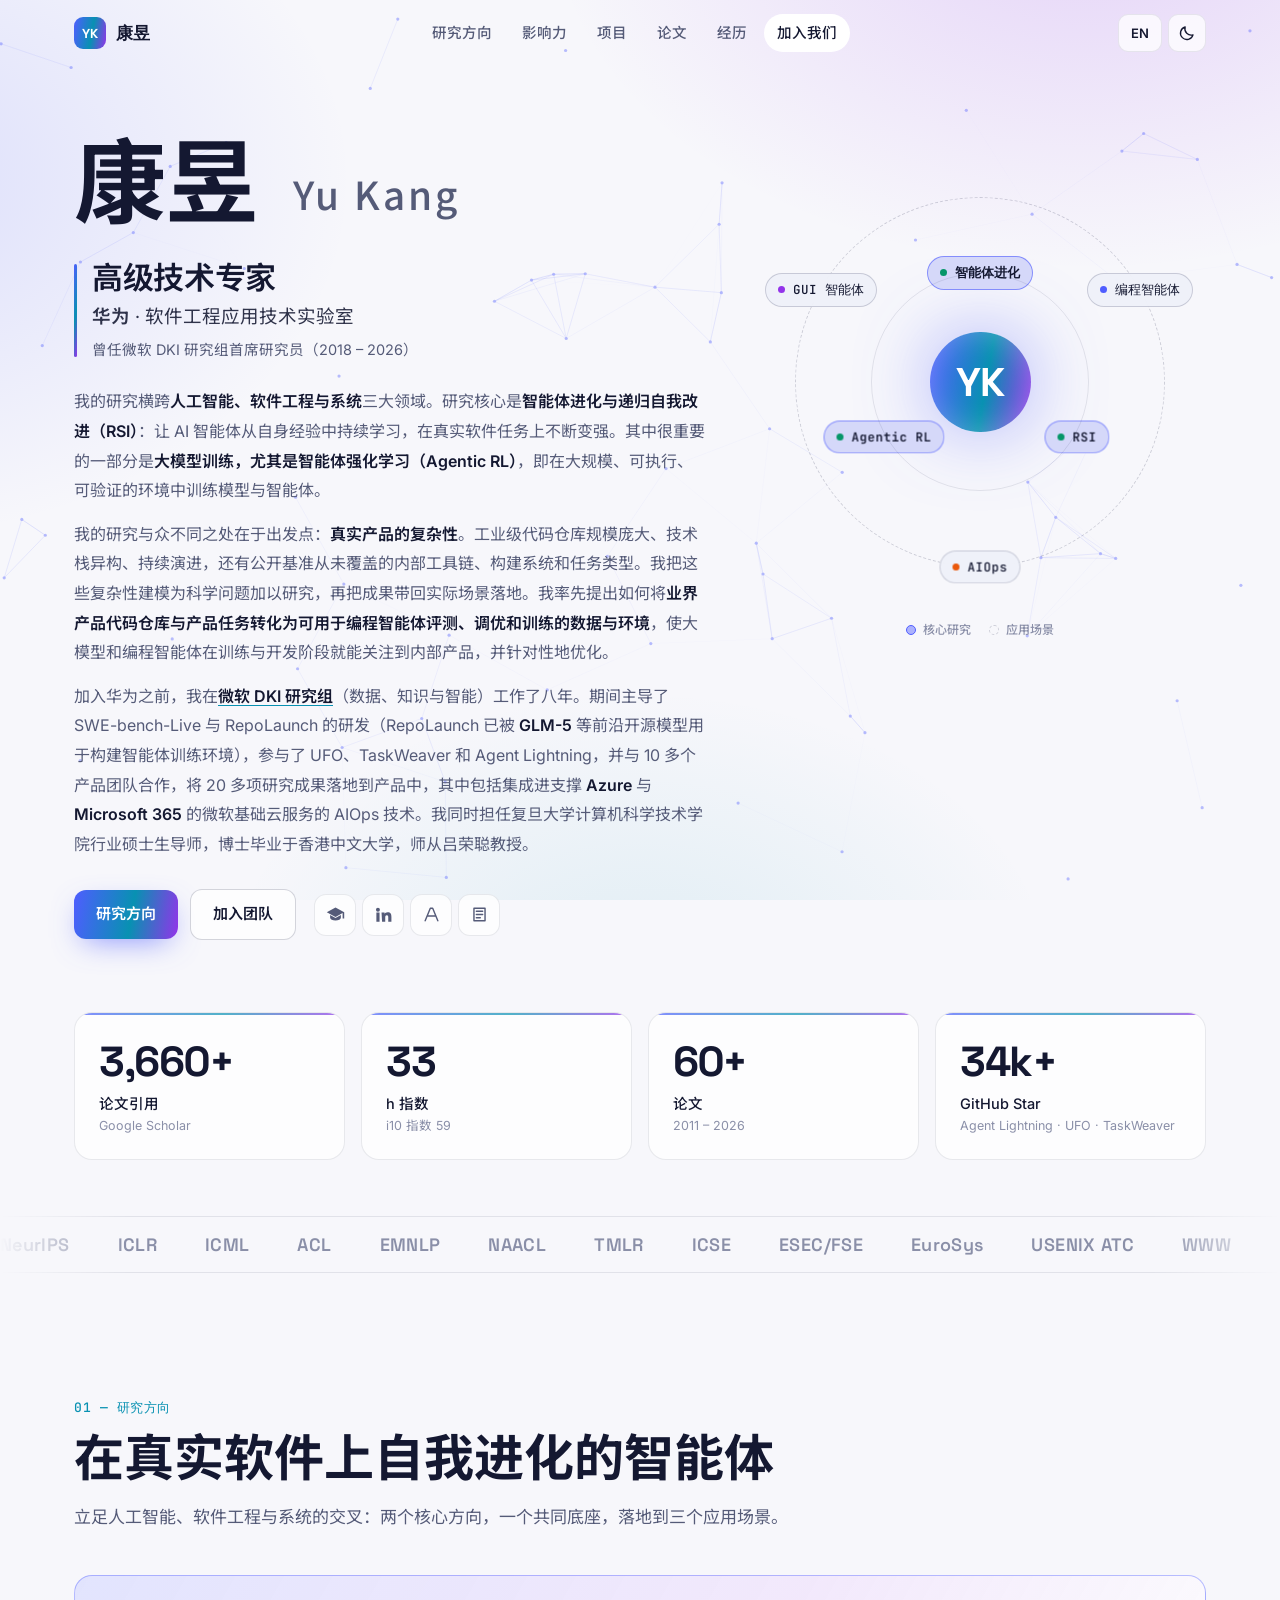
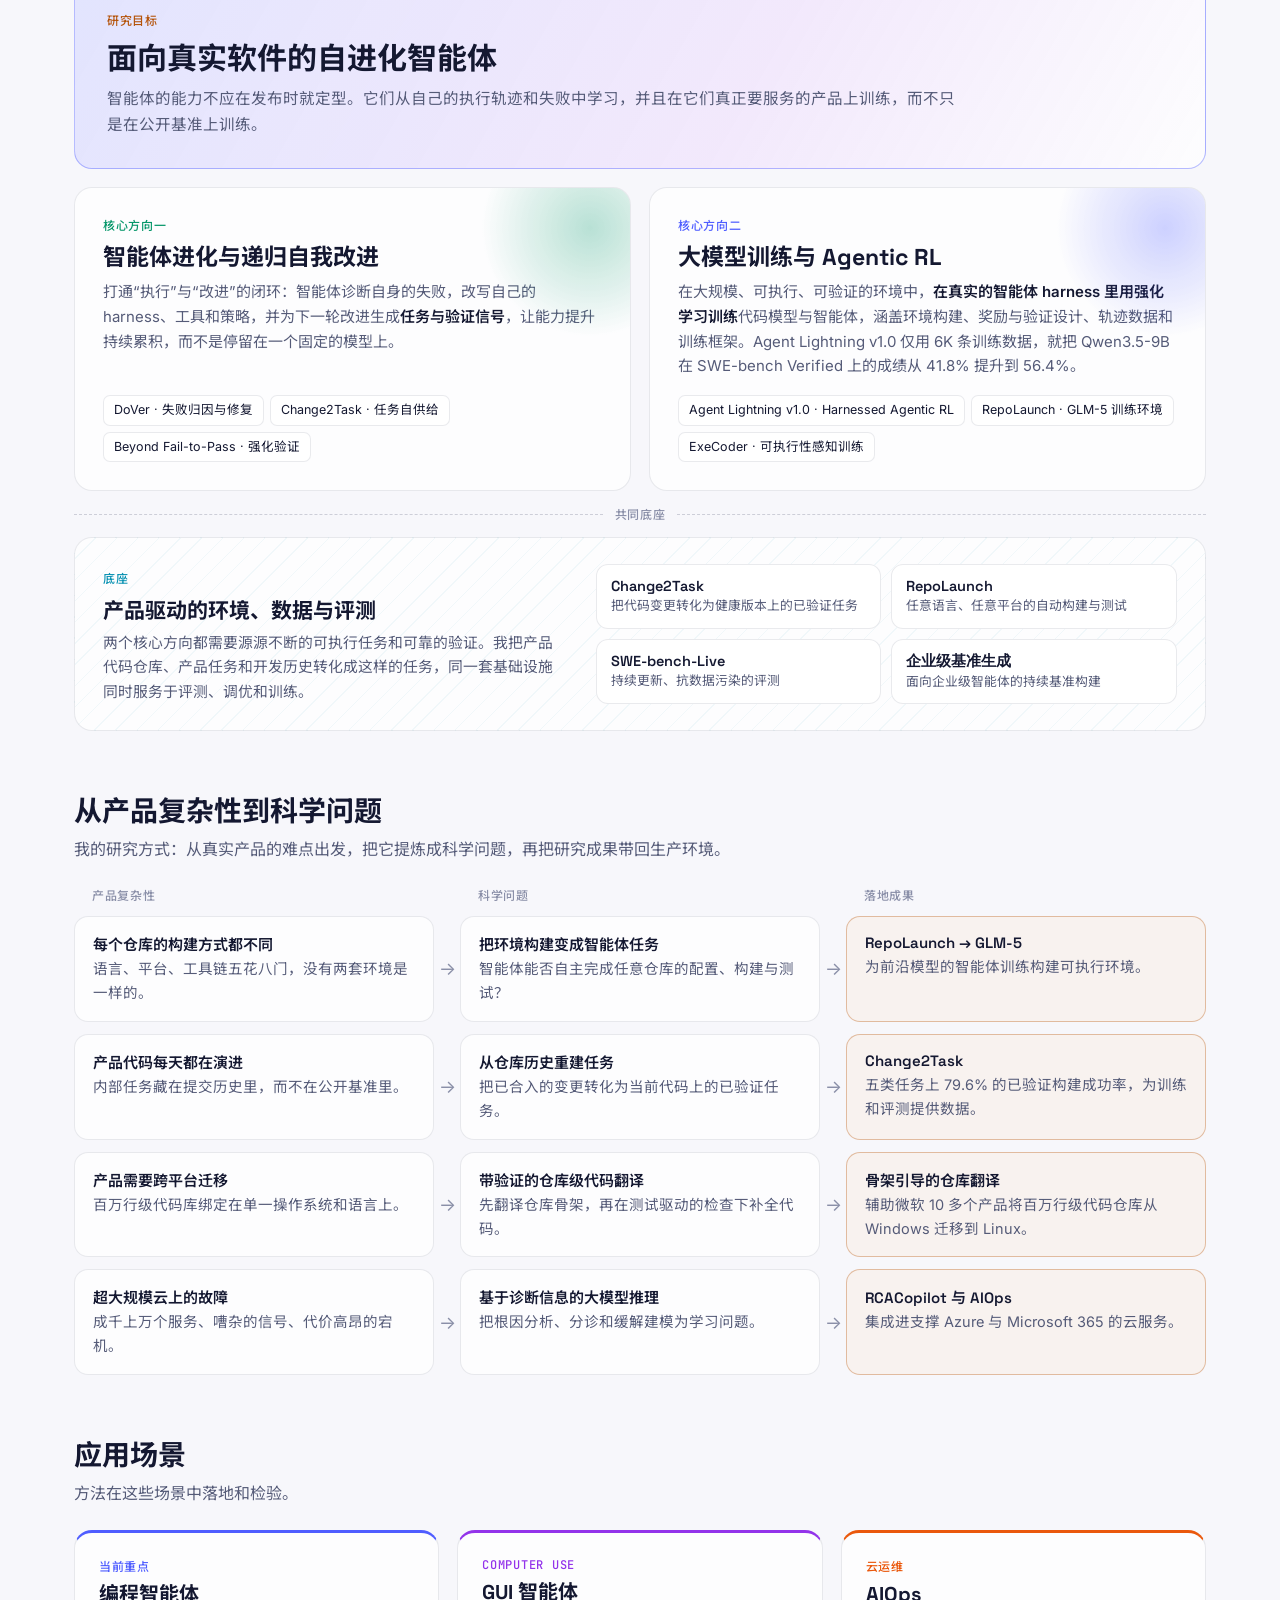
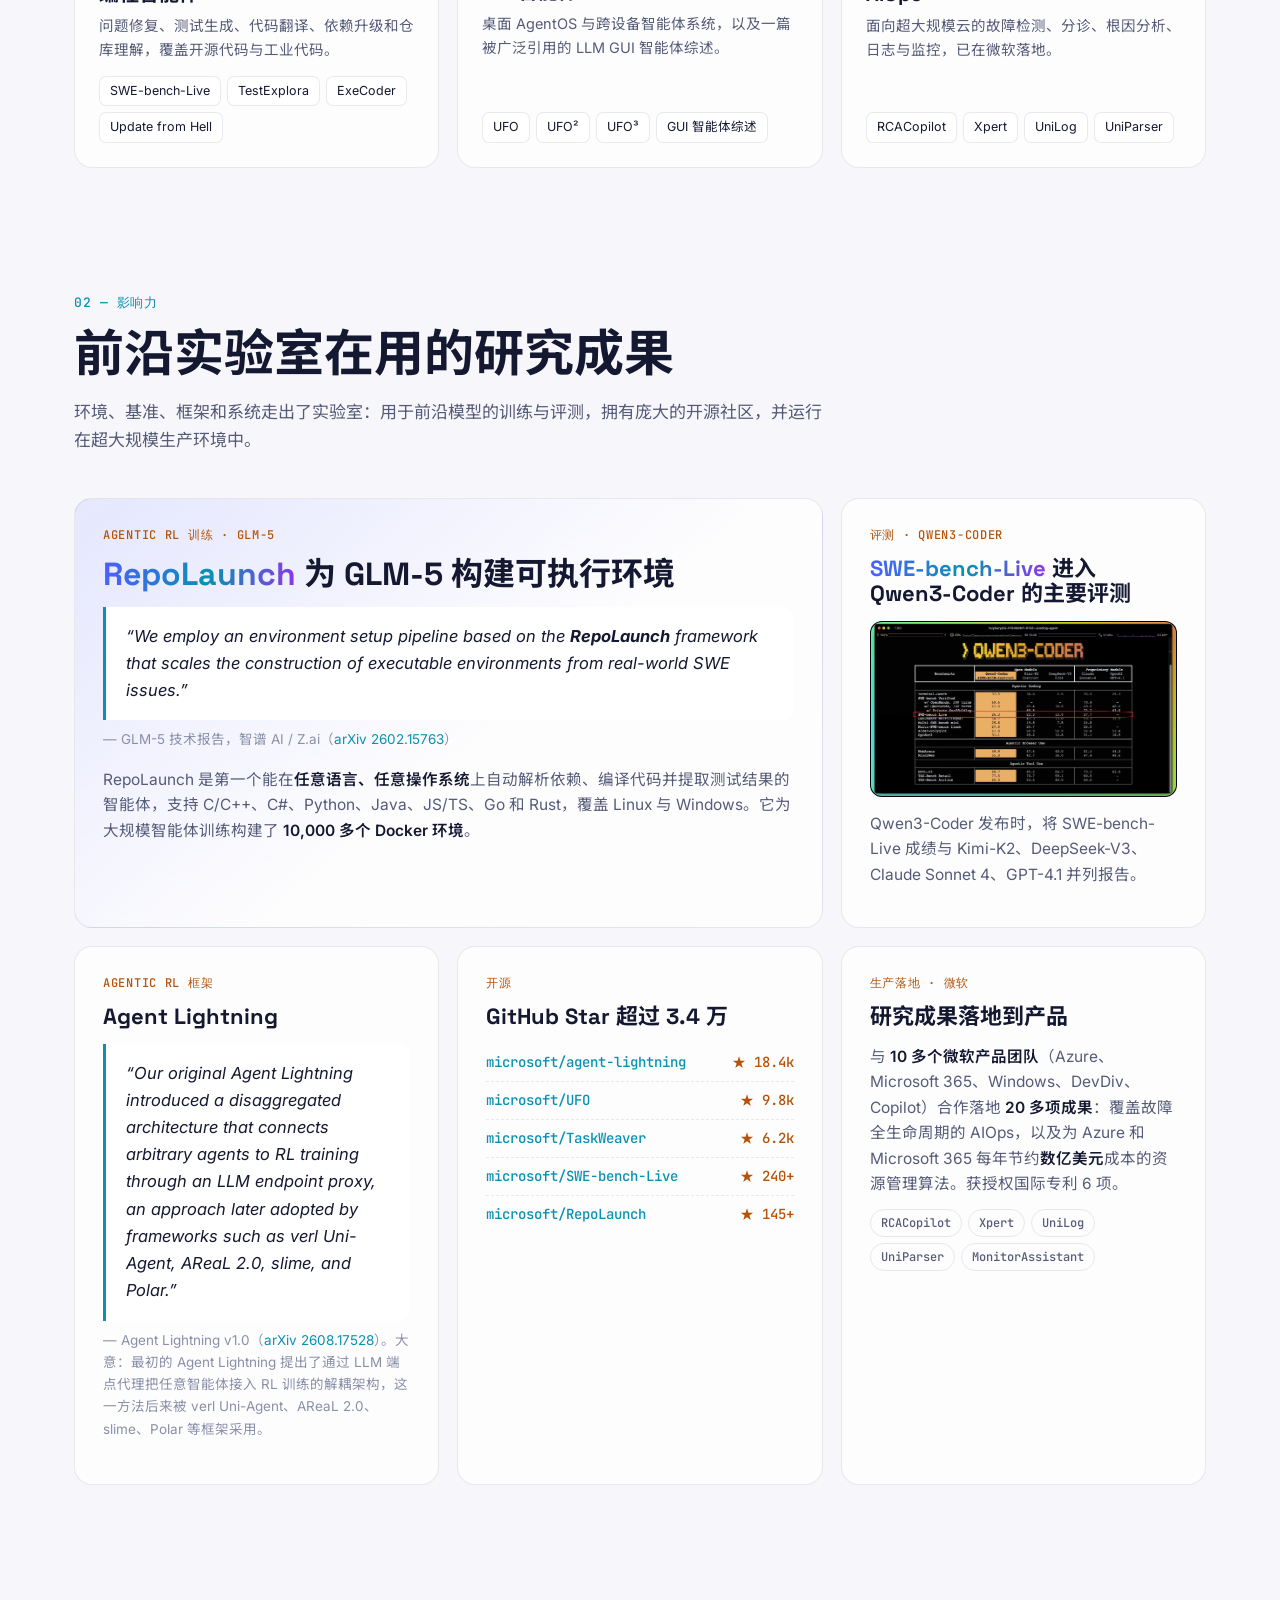
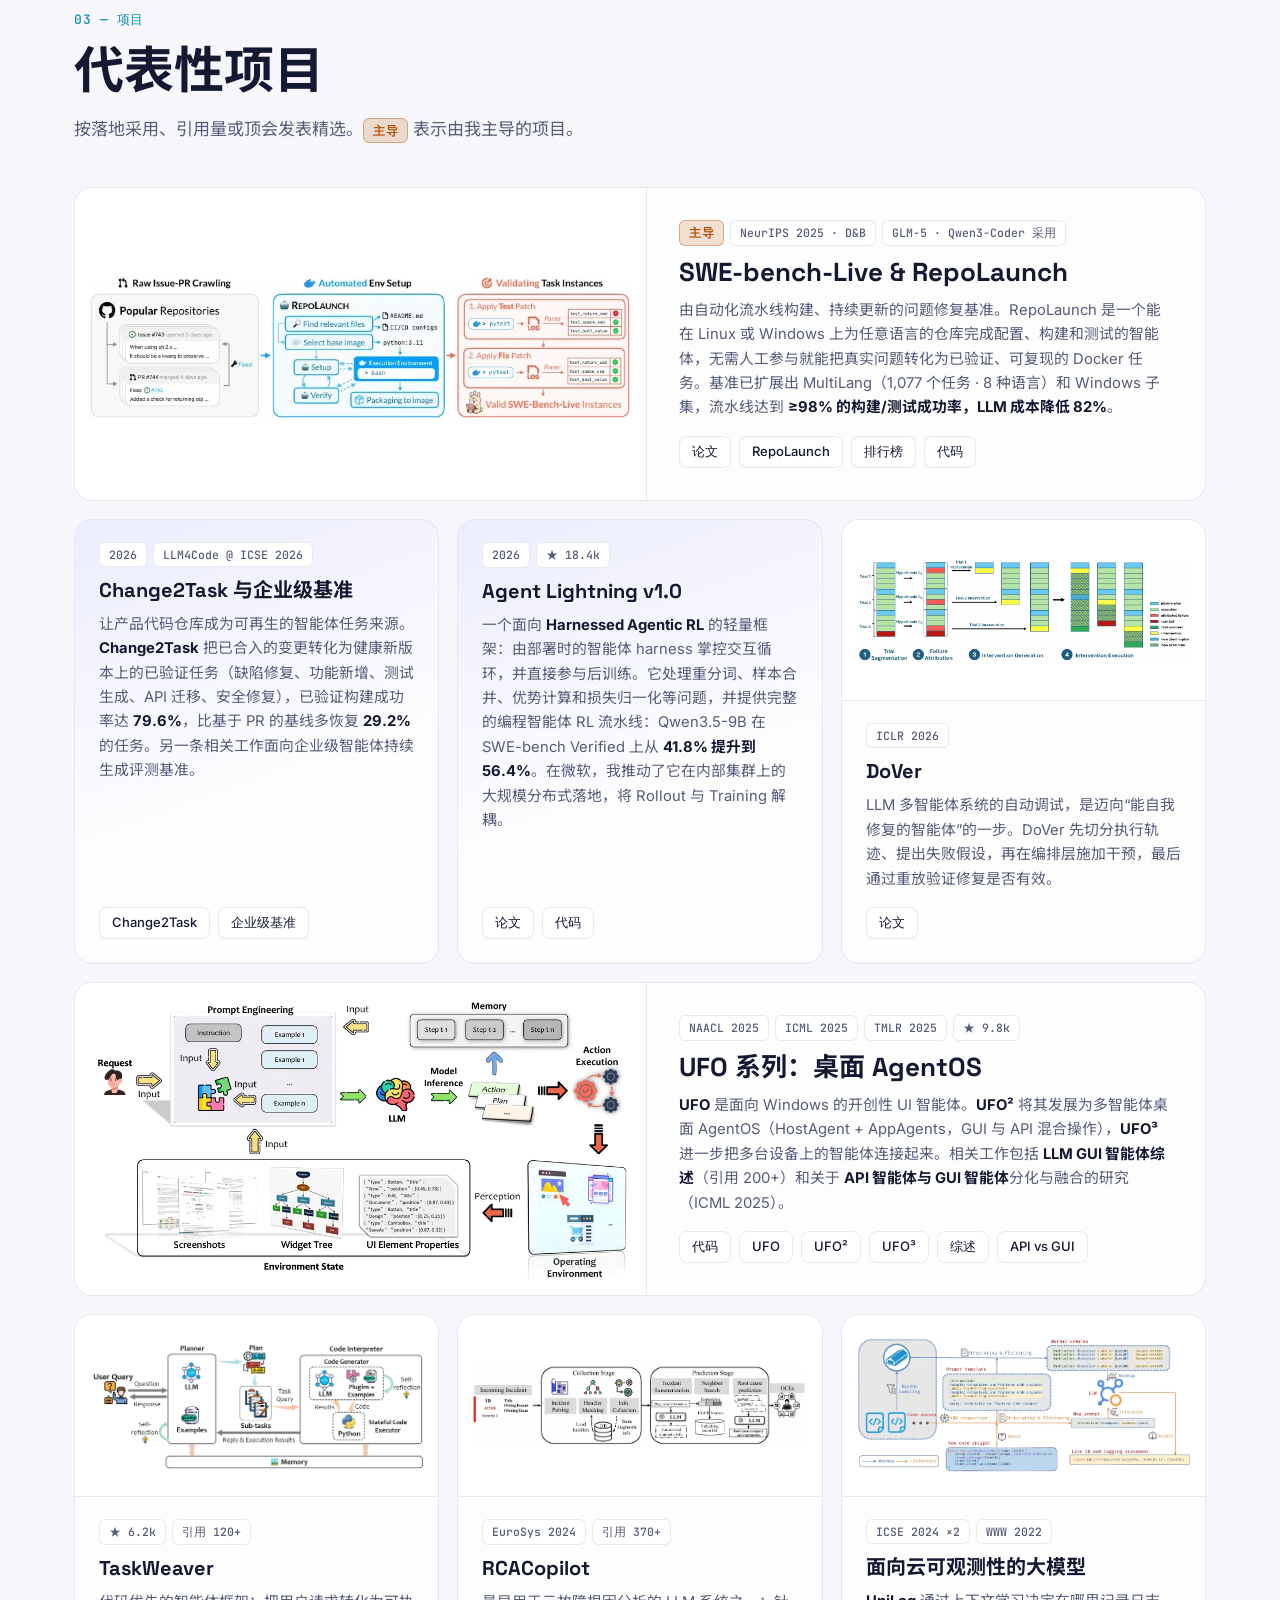
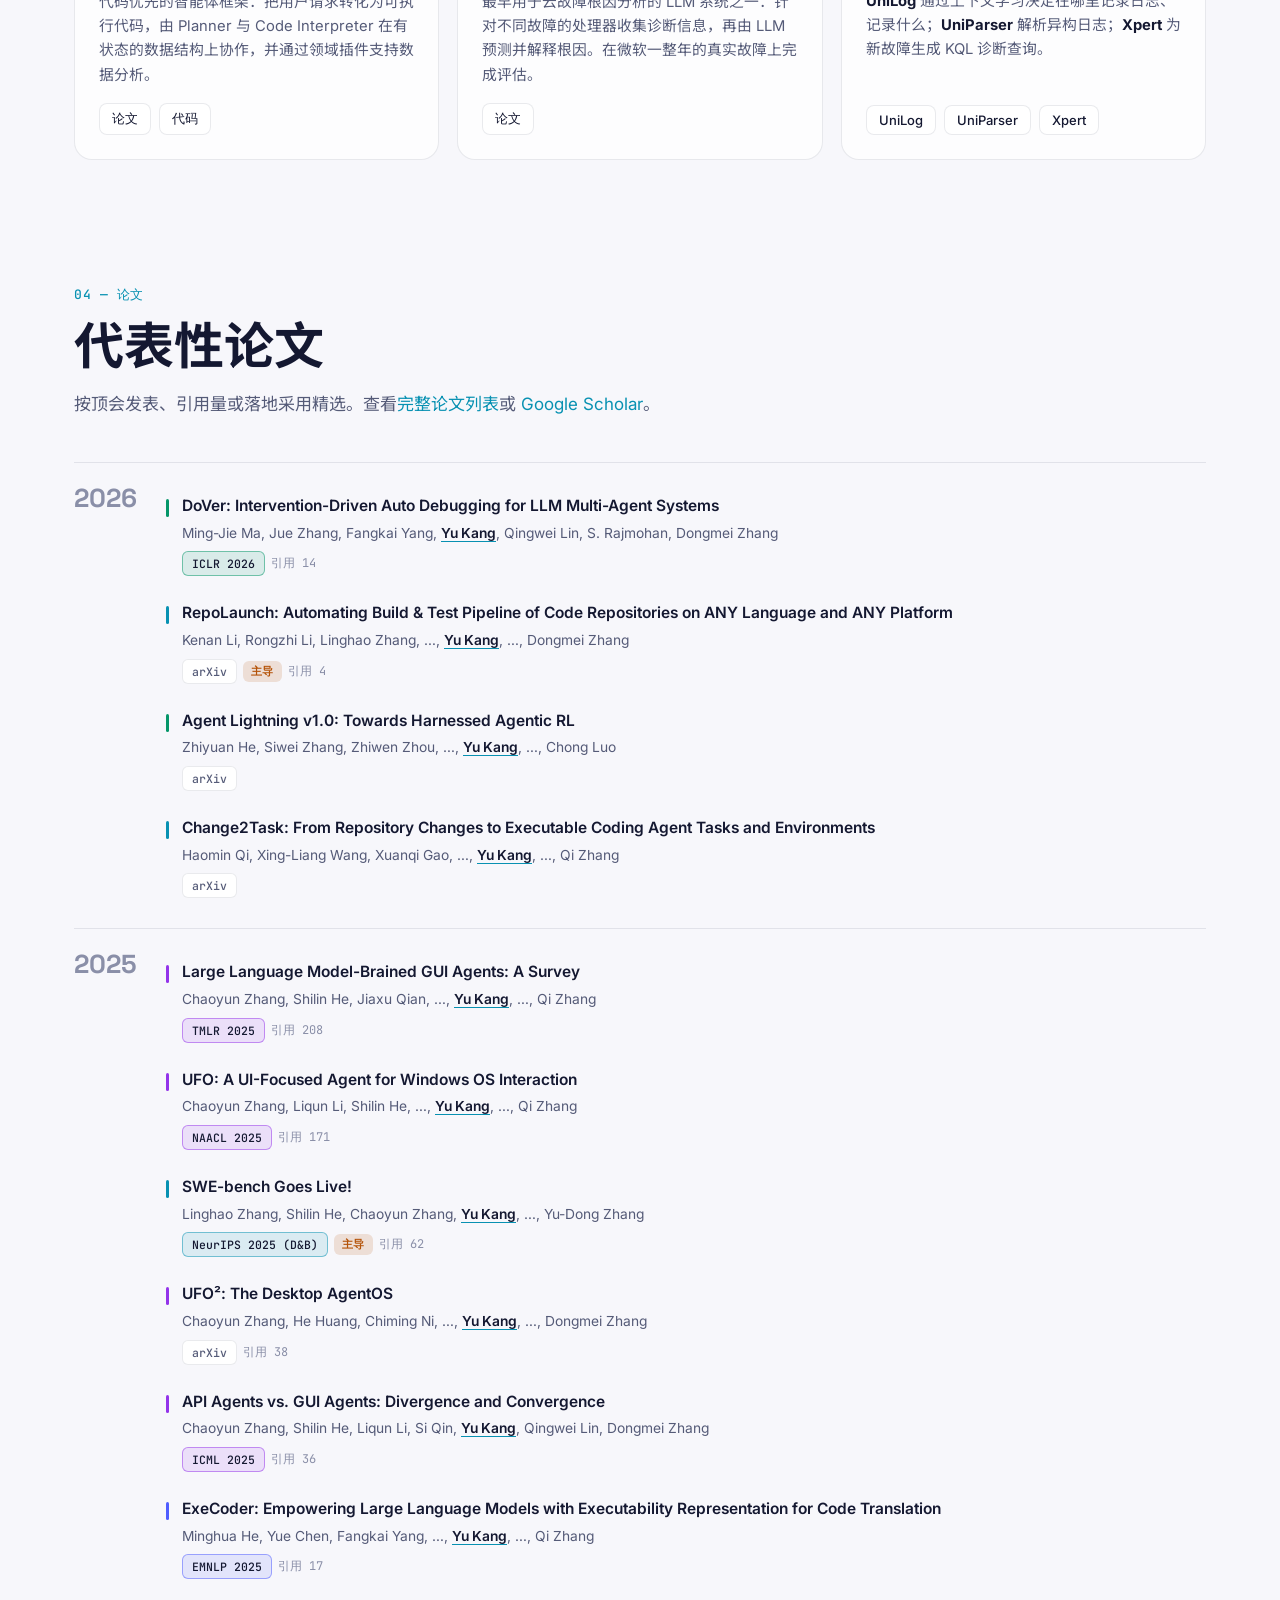
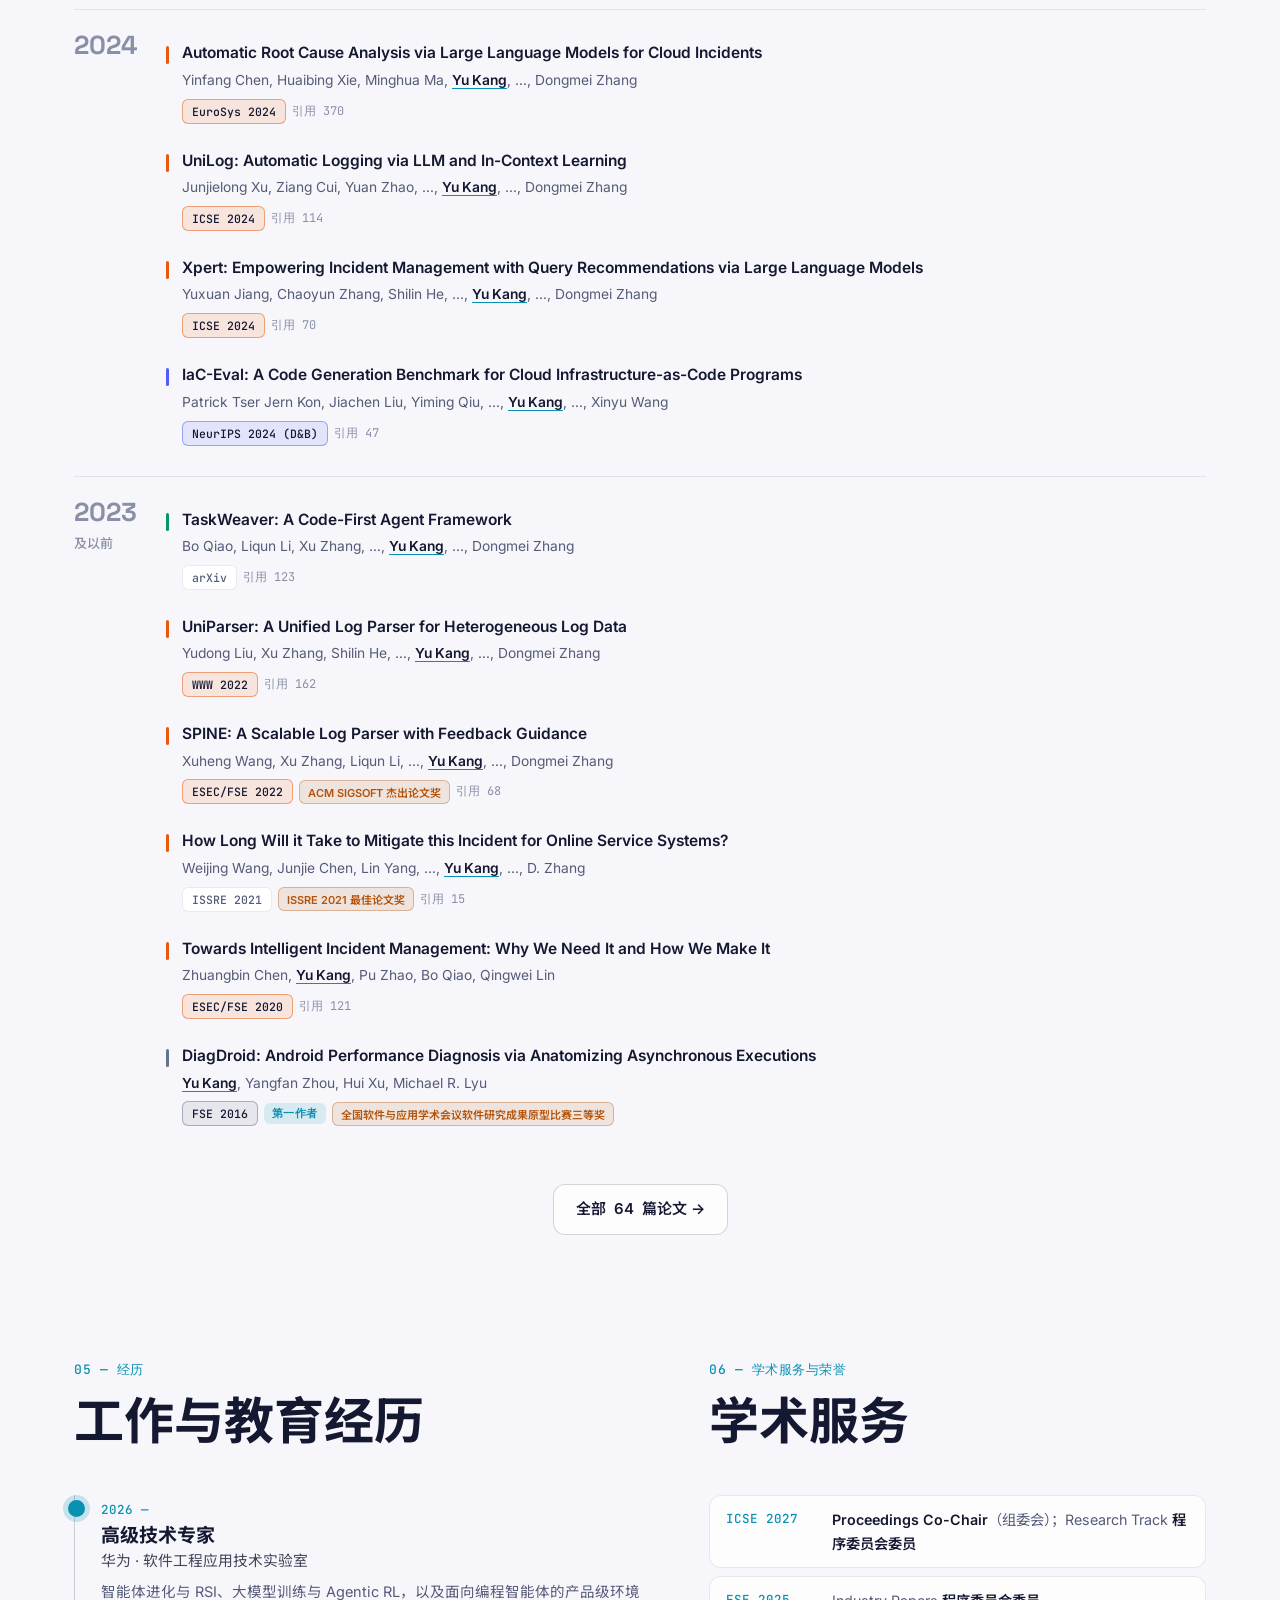
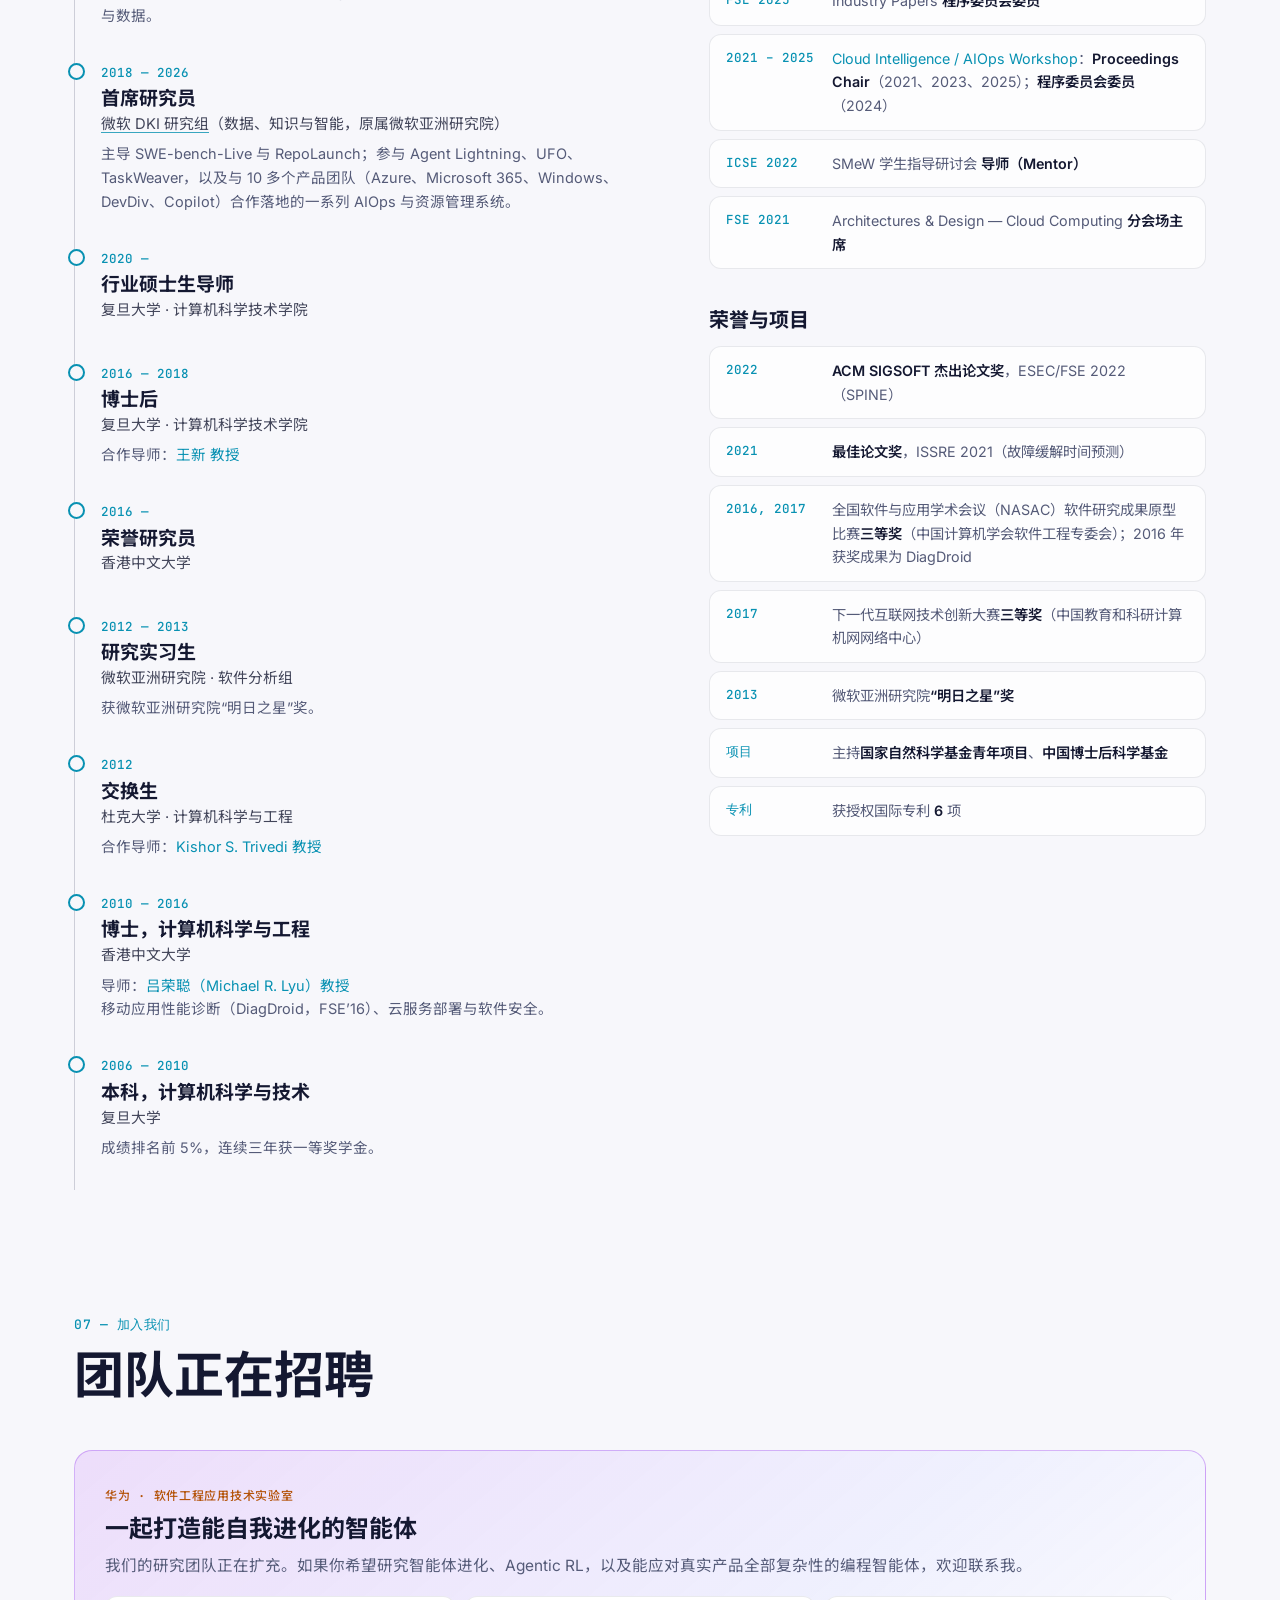
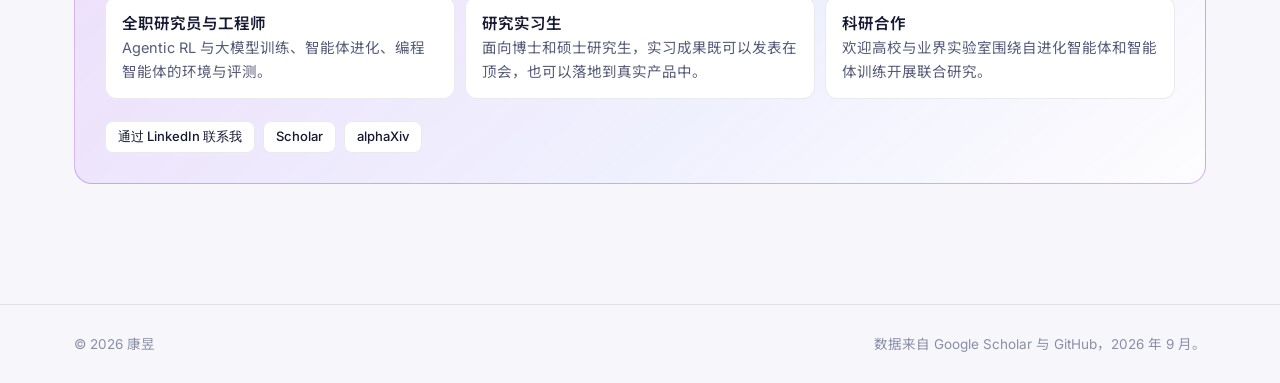
==== commit 569cad39: "Add AI/SE/systems framing, advisors, service, honors; refine titles and quotes - Titles: "Senior Exp" ====
--- a/zh/index.html
+++ b/zh/index.html
@@ -4,7 +4,7 @@
 <meta charset="utf-8">
 <meta name="viewport" content="width=device-width, initial-scale=1">
 <title>康昱 · 面向真实软件的自进化智能体</title>
-<meta name="description" content="康昱（Yu Kang），华为软件工程应用技术实验室高级专家、研究科学家，前微软亚洲研究院首席研究员。研究智能体进化与递归自我改进、大模型训练与 Agentic RL，以及面向编程智能体的产品级环境与数据。">
+<meta name="description" content="康昱（Yu Kang），华为软件工程应用技术实验室高级技术专家，前微软 DKI 研究组首席研究员。研究方向横跨人工智能、软件工程与系统，聚焦智能体进化与递归自我改进、大模型训练与 Agentic RL，以及面向编程智能体的产品级环境与数据。">
 <meta property="og:title" content="康昱 · 面向真实软件的自进化智能体">
 <meta property="og:description" content="智能体进化 · RSI · Agentic RL · SWE-bench-Live · RepoLaunch · Change2Task · Agent Lightning">
 <meta property="og:image" content="../assets/img/swebench-live.webp">
@@ -49,14 +49,14 @@
     <div class="hero-text">
       <h1 class="reveal">康昱 <span class="cn">Yu Kang</span></h1>
       <div class="hero-role reveal">
-        <span class="role-title">高级专家 · 研究科学家</span>
+        <span class="role-title">高级技术专家</span>
         <span class="role-org"><b>华为</b> · 软件工程应用技术实验室</span>
-        <span class="role-prev">曾任微软亚洲研究院首席研究员（2018 – 2026）</span>
+        <span class="role-prev">曾任微软 DKI 研究组首席研究员（2018 – 2026）</span>
       </div>
       <div class="hero-bio reveal">
-        <p>我的研究核心是<strong>智能体进化与递归自我改进（RSI）</strong>：让 AI 智能体从自身经验中持续学习，在真实软件任务上不断变强。其中很重要的一部分是<strong>大模型训练，尤其是智能体强化学习（Agentic RL）</strong>，即在大规模、可执行、可验证的环境中训练模型与智能体。</p>
+        <p>我的研究横跨<strong>人工智能、软件工程与系统</strong>三大领域。研究核心是<strong>智能体进化与递归自我改进（RSI）</strong>：让 AI 智能体从自身经验中持续学习，在真实软件任务上不断变强。其中很重要的一部分是<strong>大模型训练，尤其是智能体强化学习（Agentic RL）</strong>，即在大规模、可执行、可验证的环境中训练模型与智能体。</p>
         <p>我的研究与众不同之处在于出发点：<strong>真实产品的复杂性</strong>。工业级代码仓库规模庞大、技术栈异构、持续演进，还有公开基准从未覆盖的内部工具链、构建系统和任务类型。我把这些复杂性建模为科学问题加以研究，再把成果带回实际场景落地。我率先提出如何将<strong>业界产品代码仓库与产品任务转化为可用于编程智能体评测、调优和训练的数据与环境</strong>，使大模型和编程智能体在训练与开发阶段就能关注到内部产品，并针对性地优化。</p>
-        <p>加入华为之前，我在<strong>微软亚洲研究院</strong>工作了八年。期间主导了 SWE-bench-Live 与 RepoLaunch 的研发（RepoLaunch 已被 <strong>GLM-5</strong> 等前沿开源模型用于构建智能体训练环境），参与了 UFO、TaskWeaver 和 Agent Lightning，所研发的 AIOps 技术集成进支撑 <strong>Azure</strong> 与 <strong>Microsoft&nbsp;365</strong> 的微软基础云服务。我同时担任复旦大学计算机科学技术学院兼职硕士生导师，博士毕业于香港中文大学。</p>
+        <p>加入华为之前，我在<a href="https://www.microsoft.com/en-us/research/group/data-knowledge-intelligence/" target="_blank" rel="noopener"><strong>微软 DKI 研究组</strong></a>（数据、知识与智能）工作了八年。期间主导了 SWE-bench-Live 与 RepoLaunch 的研发（RepoLaunch 已被 <strong>GLM-5</strong> 等前沿开源模型用于构建智能体训练环境），参与了 UFO、TaskWeaver 和 Agent Lightning，并与 10 多个产品团队合作，将 20 多项研究成果落地到产品中，其中包括集成进支撑 <strong>Azure</strong> 与 <strong>Microsoft&nbsp;365</strong> 的微软基础云服务的 AIOps 技术。我同时担任复旦大学计算机科学技术学院行业硕士生导师，博士毕业于香港中文大学，师从吕荣聪教授。</p>
       </div>
       <div class="hero-cta reveal">
         <a class="btn primary" href="#research">研究方向</a>
@@ -104,7 +104,7 @@
     <div class="sec-head reveal">
       <span class="sec-kicker">01 — 研究方向</span>
       <h2>在真实软件上自我进化的智能体</h2>
-      <p>两个核心方向，一个共同底座，落地到三个应用场景。</p>
+      <p>立足人工智能、软件工程与系统的交叉：两个核心方向，一个共同底座，落地到三个应用场景。</p>
     </div>
 
     <div class="north reveal">
@@ -167,6 +167,11 @@
         <div class="res"><b>Change2Task</b>五类任务上 79.6% 的已验证构建成功率，为训练和评测提供数据。</div>
       </div>
       <div class="ap-row reveal">
+        <div><b>产品需要跨平台迁移</b>百万行级代码库绑定在单一操作系统和语言上。</div><span class="arr">→</span>
+        <div><b>带验证的仓库级代码翻译</b>先翻译仓库骨架，再在测试驱动的检查下补全代码。</div><span class="arr">→</span>
+        <div class="res"><b>骨架引导的仓库翻译</b>辅助微软 10 多个产品将百万行级代码仓库从 Windows 迁移到 Linux。</div>
+      </div>
+      <div class="ap-row reveal">
         <div><b>超大规模云上的故障</b>成千上万个服务、嘈杂的信号、代价高昂的宕机。</div><span class="arr">→</span>
         <div><b>基于诊断信息的大模型推理</b>把根因分析、分诊和缓解建模为学习问题。</div><span class="arr">→</span>
         <div class="res"><b>RCACopilot 与 AIOps</b>集成进支撑 Azure 与 Microsoft 365 的云服务。</div>
@@ -226,8 +231,8 @@
       <article class="impact reveal">
         <div class="impact-tag">Agentic RL 框架</div>
         <h3>Agent Lightning</h3>
-        <p>它通过 LLM 端点代理把任意智能体接入 RL 训练，这一解耦架构已被 <b>verl Uni-Agent、AReaL 2.0、slime 和 Polar</b> 采用。v1.0 进一步提出了 <b>Harnessed Agentic RL</b> 范式。</p>
-        <a class="link-arrow" href="https://arxiv.org/abs/2608.17528" target="_blank" rel="noopener">Agent Lightning v1.0</a>
+        <blockquote>“Our original Agent Lightning introduced a disaggregated architecture that connects arbitrary agents to RL training through an LLM endpoint proxy, an approach later adopted by frameworks such as verl Uni-Agent, AReaL 2.0, slime, and Polar.”</blockquote>
+        <p class="cite">— Agent Lightning v1.0（<a href="https://arxiv.org/abs/2608.17528" target="_blank" rel="noopener">arXiv 2608.17528</a>）。大意：最初的 Agent Lightning 提出了通过 LLM 端点代理把任意智能体接入 RL 训练的解耦架构，这一方法后来被 verl Uni-Agent、AReaL 2.0、slime、Polar 等框架采用。</p>
       </article>
 
       <article class="impact reveal">
@@ -244,8 +249,8 @@
 
       <article class="impact reveal">
         <div class="impact-tag">生产落地 · 微软</div>
-        <h3>超大规模生产环境中的 AIOps</h3>
-        <p>故障检测、分诊、关联、根因分析、日志解析和故障摘要，集成进支撑 <b>Azure</b> 与 <b>Microsoft 365</b> 的微软基础云服务。</p>
+        <h3>研究成果落地到产品</h3>
+        <p>与 <b>10 多个微软产品团队</b>（Azure、Microsoft 365、Windows、DevDiv、Copilot）合作落地 <b>20 多项成果</b>：覆盖故障全生命周期的 AIOps，以及为 Azure 和 Microsoft 365 每年节约<b>数亿美元</b>成本的资源管理算法。获授权国际专利 6 项。</p>
         <div class="chips"><span>RCACopilot</span><span>Xpert</span><span>UniLog</span><span>UniParser</span><span>MonitorAssistant</span></div>
       </article>
     </div>
@@ -291,7 +296,7 @@
         <div class="proj-body only-text">
           <div class="proj-meta"><span class="venue">2026</span><span class="venue">★ 18.4k</span></div>
           <h3>Agent Lightning v1.0</h3>
-          <p>一个面向 <b>Harnessed Agentic RL</b> 的轻量框架：由部署时的智能体 harness 掌控交互循环，并直接参与后训练。它处理重分词、样本合并、优势计算和损失归一化等问题，并提供完整的编程智能体 RL 流水线：Qwen3.5-9B 在 SWE-bench Verified 上从 <b>41.8% 提升到 56.4%</b>。</p>
+          <p>一个面向 <b>Harnessed Agentic RL</b> 的轻量框架：由部署时的智能体 harness 掌控交互循环，并直接参与后训练。它处理重分词、样本合并、优势计算和损失归一化等问题，并提供完整的编程智能体 RL 流水线：Qwen3.5-9B 在 SWE-bench Verified 上从 <b>41.8% 提升到 56.4%</b>。在微软，我推动了它在内部集群上的大规模分布式落地，将 Rollout 与 Training 解耦。</p>
           <div class="proj-links"><a href="https://arxiv.org/abs/2608.17528" target="_blank" rel="noopener">论文</a><a href="https://github.com/microsoft/agent-lightning" target="_blank" rel="noopener">代码</a></div>
         </div>
       </article>
@@ -326,7 +331,7 @@
       <article class="proj reveal">
         <div class="proj-media"><img src="../assets/img/taskweaver.webp" alt="TaskWeaver 架构" loading="lazy"></div>
         <div class="proj-body">
-          <div class="proj-meta"><span class="venue">★ 6.2k</span><span class="venue">引用 100+</span></div>
+          <div class="proj-meta"><span class="venue">★ 6.2k</span><span class="venue">引用 120+</span></div>
           <h3>TaskWeaver</h3>
           <p>代码优先的智能体框架：把用户请求转化为可执行代码，由 Planner 与 Code Interpreter 在有状态的数据结构上协作，并通过领域插件支持数据分析。</p>
           <div class="proj-links"><a href="https://arxiv.org/abs/2311.17541" target="_blank" rel="noopener">论文</a><a href="https://github.com/microsoft/TaskWeaver" target="_blank" rel="noopener">代码</a></div>
@@ -336,7 +341,7 @@
       <article class="proj reveal">
         <div class="proj-media"><img src="../assets/img/rcacopilot.webp" alt="RCACopilot 流程" loading="lazy"></div>
         <div class="proj-body">
-          <div class="proj-meta"><span class="venue">EuroSys 2024</span><span class="venue">引用 290+</span></div>
+          <div class="proj-meta"><span class="venue">EuroSys 2024</span><span class="venue">引用 370+</span></div>
           <h3>RCACopilot</h3>
           <p>最早用于云故障根因分析的 LLM 系统之一：针对不同故障的处理器收集诊断信息，再由 LLM 预测并解释根因。在微软一整年的真实故障上完成评估。</p>
           <div class="proj-links"><a href="https://arxiv.org/abs/2305.15778" target="_blank" rel="noopener">论文</a></div>
@@ -370,7 +375,7 @@
   </div>
 </section>
 
-<!-- ============ EXPERIENCE & JOIN ============ -->
+<!-- ============ EXPERIENCE, SERVICE & HONORS ============ -->
 <section id="experience" class="section">
   <div class="wrap two-col">
     <div>
@@ -381,59 +386,105 @@
       <ol class="timeline">
         <li class="reveal">
           <span class="when">2026 —</span>
-          <h4>高级专家 · 研究科学家</h4>
+          <h4>高级技术专家</h4>
           <p class="org">华为 · 软件工程应用技术实验室</p>
           <p>智能体进化与 RSI、大模型训练与 Agentic RL，以及面向编程智能体的产品级环境与数据。</p>
         </li>
         <li class="reveal">
           <span class="when">2018 — 2026</span>
           <h4>首席研究员</h4>
-          <p class="org">微软亚洲研究院 · DKI（数据、知识与智能）</p>
-          <p>主导 SWE-bench-Live 与 RepoLaunch；参与 Agent Lightning、UFO、TaskWeaver，以及一系列集成进微软基础云服务（Azure、Microsoft 365）的 AIOps 系统。</p>
-        </li>
-        <li class="reveal">
-          <span class="when">兼职</span>
-          <h4>兼职硕士生导师</h4>
+          <p class="org"><a href="https://www.microsoft.com/en-us/research/group/data-knowledge-intelligence/" target="_blank" rel="noopener">微软 DKI 研究组</a>（数据、知识与智能，原属微软亚洲研究院）</p>
+          <p>主导 SWE-bench-Live 与 RepoLaunch；参与 Agent Lightning、UFO、TaskWeaver，以及与 10 多个产品团队（Azure、Microsoft 365、Windows、DevDiv、Copilot）合作落地的一系列 AIOps 与资源管理系统。</p>
+        </li>
+        <li class="reveal">
+          <span class="when">2020 —</span>
+          <h4>行业硕士生导师</h4>
           <p class="org">复旦大学 · 计算机科学技术学院</p>
         </li>
         <li class="reveal">
-          <span class="when">荣誉职位</span>
-          <h4>名誉研究员（Honorary Research Associate）</h4>
+          <span class="when">2016 — 2018</span>
+          <h4>博士后</h4>
+          <p class="org">复旦大学 · 计算机科学技术学院</p>
+          <p class="mentor">合作导师：<a href="https://faculty.fudan.edu.cn/wangxin/" target="_blank" rel="noopener">王新 教授</a></p>
+        </li>
+        <li class="reveal">
+          <span class="when">2016 —</span>
+          <h4>荣誉研究员</h4>
           <p class="org">香港中文大学</p>
         </li>
         <li class="reveal">
-          <span class="when">访问</span>
-          <h4>访问学者</h4>
-          <p class="org">杜克大学</p>
-        </li>
-        <li class="reveal">
-          <span class="when">— 2016</span>
+          <span class="when">2012 — 2013</span>
+          <h4>研究实习生</h4>
+          <p class="org">微软亚洲研究院 · 软件分析组</p>
+          <p>获微软亚洲研究院“明日之星”奖。</p>
+        </li>
+        <li class="reveal">
+          <span class="when">2012</span>
+          <h4>交换生</h4>
+          <p class="org">杜克大学 · 计算机科学与工程</p>
+          <p class="mentor">合作导师：<a href="https://trivedi.pratt.duke.edu/people/kishor-trivedi" target="_blank" rel="noopener">Kishor S. Trivedi 教授</a></p>
+        </li>
+        <li class="reveal">
+          <span class="when">2010 — 2016</span>
           <h4>博士，计算机科学与工程</h4>
           <p class="org">香港中文大学</p>
+          <p class="mentor">导师：<a href="https://www.cse.cuhk.edu.hk/lyu/" target="_blank" rel="noopener">吕荣聪（Michael R. Lyu）教授</a></p>
           <p>移动应用性能诊断（DiagDroid，FSE’16）、云服务部署与软件安全。</p>
         </li>
+        <li class="reveal">
+          <span class="when">2006 — 2010</span>
+          <h4>本科，计算机科学与技术</h4>
+          <p class="org">复旦大学</p>
+          <p>成绩排名前 5%，连续三年获一等奖学金。</p>
+        </li>
       </ol>
-      <p class="svc-note reveal"><b>学术服务：</b>ICSE 2027 Research Track 程序委员会委员；ICSE 2027 Proceedings Co-Chair。</p>
-    </div>
-    <div id="join">
+    </div>
+    <div>
       <div class="sec-head reveal">
-        <span class="sec-kicker">06 — 加入我们</span>
-        <h2>团队正在招聘</h2>
-      </div>
-      <div class="join reveal">
-        <span class="lbl">华为 · 软件工程应用技术实验室</span>
-        <h3>一起打造能自我进化的智能体</h3>
-        <p>我们的研究团队正在扩充。如果你希望研究智能体进化、Agentic RL，以及能应对真实产品全部复杂性的编程智能体，欢迎联系我。</p>
-        <ul>
-          <li><b>全职研究员与工程师</b>Agentic RL 与大模型训练、智能体进化、编程智能体的环境与评测。</li>
-          <li><b>研究实习生</b>面向博士和硕士研究生，实习成果既可以发表在顶会，也可以落地到真实产品中。</li>
-          <li><b>科研合作</b>欢迎高校与业界实验室围绕自进化智能体和智能体训练开展联合研究。</li>
-        </ul>
-        <div class="proj-links">
-          <a href="https://www.linkedin.com/in/yu-kang/" target="_blank" rel="noopener">通过 LinkedIn 联系我</a>
-          <a href="https://scholar.google.com/citations?user=M_lzR_0AAAAJ" target="_blank" rel="noopener">Scholar</a>
-          <a href="https://www.alphaxiv.org/@yu-kang" target="_blank" rel="noopener">alphaXiv</a>
-        </div>
+        <span class="sec-kicker">06 — 学术服务与荣誉</span>
+        <h2>学术服务</h2>
+      </div>
+      <ul class="cv-list reveal">
+        <li><span>ICSE 2027</span><div><b>Proceedings Co-Chair</b>（组委会）；Research Track <b>程序委员会委员</b></div></li>
+        <li><span>FSE 2025</span><div>Industry Papers <b>程序委员会委员</b></div></li>
+        <li><span>2021 – 2025</span><div><a href="https://cloudintelligenceworkshop.org/2025/organizers.html" target="_blank" rel="noopener">Cloud Intelligence / AIOps Workshop</a>：<b>Proceedings Chair</b>（2021、2023、2025）；<b>程序委员会委员</b>（2024）</div></li>
+        <li><span>ICSE 2022</span><div>SMeW 学生指导研讨会 <b>导师（Mentor）</b></div></li>
+        <li><span>FSE 2021</span><div>Architectures &amp; Design — Cloud Computing <b>分会场主席</b></div></li>
+      </ul>
+      <h3 class="cv-h reveal">荣誉与项目</h3>
+      <ul class="cv-list reveal">
+        <li><span>2022</span><div><b>ACM SIGSOFT 杰出论文奖</b>，ESEC/FSE 2022（SPINE）</div></li>
+        <li><span>2021</span><div><b>最佳论文奖</b>，ISSRE 2021（故障缓解时间预测）</div></li>
+        <li><span>2016, 2017</span><div>全国软件与应用学术会议（NASAC）软件研究成果原型比赛<b>三等奖</b>（中国计算机学会软件工程专委会）；2016 年获奖成果为 DiagDroid</div></li>
+        <li><span>2017</span><div>下一代互联网技术创新大赛<b>三等奖</b>（中国教育和科研计算机网网络中心）</div></li>
+        <li><span>2013</span><div>微软亚洲研究院<b>“明日之星”奖</b></div></li>
+        <li><span>项目</span><div>主持<b>国家自然科学基金青年项目</b>、<b>中国博士后科学基金</b></div></li>
+        <li><span>专利</span><div>获授权国际专利 <b>6</b> 项</div></li>
+      </ul>
+    </div>
+  </div>
+</section>
+
+<!-- ============ JOIN ============ -->
+<section id="join" class="section">
+  <div class="wrap">
+    <div class="sec-head reveal">
+      <span class="sec-kicker">07 — 加入我们</span>
+      <h2>团队正在招聘</h2>
+    </div>
+    <div class="join reveal">
+      <span class="lbl">华为 · 软件工程应用技术实验室</span>
+      <h3>一起打造能自我进化的智能体</h3>
+      <p>我们的研究团队正在扩充。如果你希望研究智能体进化、Agentic RL，以及能应对真实产品全部复杂性的编程智能体，欢迎联系我。</p>
+      <ul class="join-grid">
+        <li><b>全职研究员与工程师</b>Agentic RL 与大模型训练、智能体进化、编程智能体的环境与评测。</li>
+        <li><b>研究实习生</b>面向博士和硕士研究生，实习成果既可以发表在顶会，也可以落地到真实产品中。</li>
+        <li><b>科研合作</b>欢迎高校与业界实验室围绕自进化智能体和智能体训练开展联合研究。</li>
+      </ul>
+      <div class="proj-links">
+        <a href="https://www.linkedin.com/in/yu-kang/" target="_blank" rel="noopener">通过 LinkedIn 联系我</a>
+        <a href="https://scholar.google.com/citations?user=M_lzR_0AAAAJ" target="_blank" rel="noopener">Scholar</a>
+        <a href="https://www.alphaxiv.org/@yu-kang" target="_blank" rel="noopener">alphaXiv</a>
       </div>
     </div>
   </div>
--- a/assets/css/style.css
+++ b/assets/css/style.css
@@ -488,3 +488,19 @@
 /* Chinese pages: Noto Sans SC for CJK glyphs */
 :lang(zh) body { font-family: Inter, "Noto Sans SC", "PingFang SC", "Microsoft YaHei", sans-serif; }
 :lang(zh) h1, :lang(zh) h2, :lang(zh) h3, :lang(zh) h4 { font-family: "Space Grotesk", "Noto Sans SC", sans-serif; letter-spacing: 0; }
+
+/* awards, folded year label, service & honors lists */
+.badge.award { color: var(--gold); background: color-mix(in srgb, var(--gold) 12%, transparent); border: 1px solid color-mix(in srgb, var(--gold) 35%, transparent); text-transform: none; letter-spacing: 0; font-family: Inter, "Noto Sans SC", sans-serif; }
+.pub-year > h3 small { display: block; font: 500 13px Inter, "Noto Sans SC", sans-serif; color: var(--faint); margin-top: 4px; letter-spacing: 0; }
+.timeline .mentor { color: var(--muted); font-size: 14px; margin: 2px 0 0; }
+.timeline .mentor a { color: var(--a2); }
+.cv-list { list-style: none; margin: 0; padding: 0; display: grid; gap: 8px; }
+.cv-list li { display: grid; grid-template-columns: 92px 1fr; gap: 14px; padding: 12px 16px; border: 1px solid var(--border); border-radius: 12px; background: var(--surface); font-size: 14.3px; color: var(--muted); }
+.cv-list li > span:first-child { font: 500 12.5px "JetBrains Mono", monospace; color: var(--a2); padding-top: 2px; }
+.cv-list b { color: var(--text); font-weight: 600; }
+.cv-h { font-size: 20px; margin: 40px 0 14px; }
+@media (max-width: 760px) { .cv-list li { grid-template-columns: 1fr; gap: 2px; } }
+.join ul.join-grid { grid-template-columns: repeat(3, 1fr); }
+@media (max-width: 1000px) { .join ul.join-grid { grid-template-columns: 1fr; } }
+.hero-bio a { color: inherit; text-decoration: underline; text-decoration-color: var(--a2); text-underline-offset: 3px; }
+.timeline .org a { color: inherit; text-decoration: underline; text-decoration-color: var(--a2); text-underline-offset: 3px; }
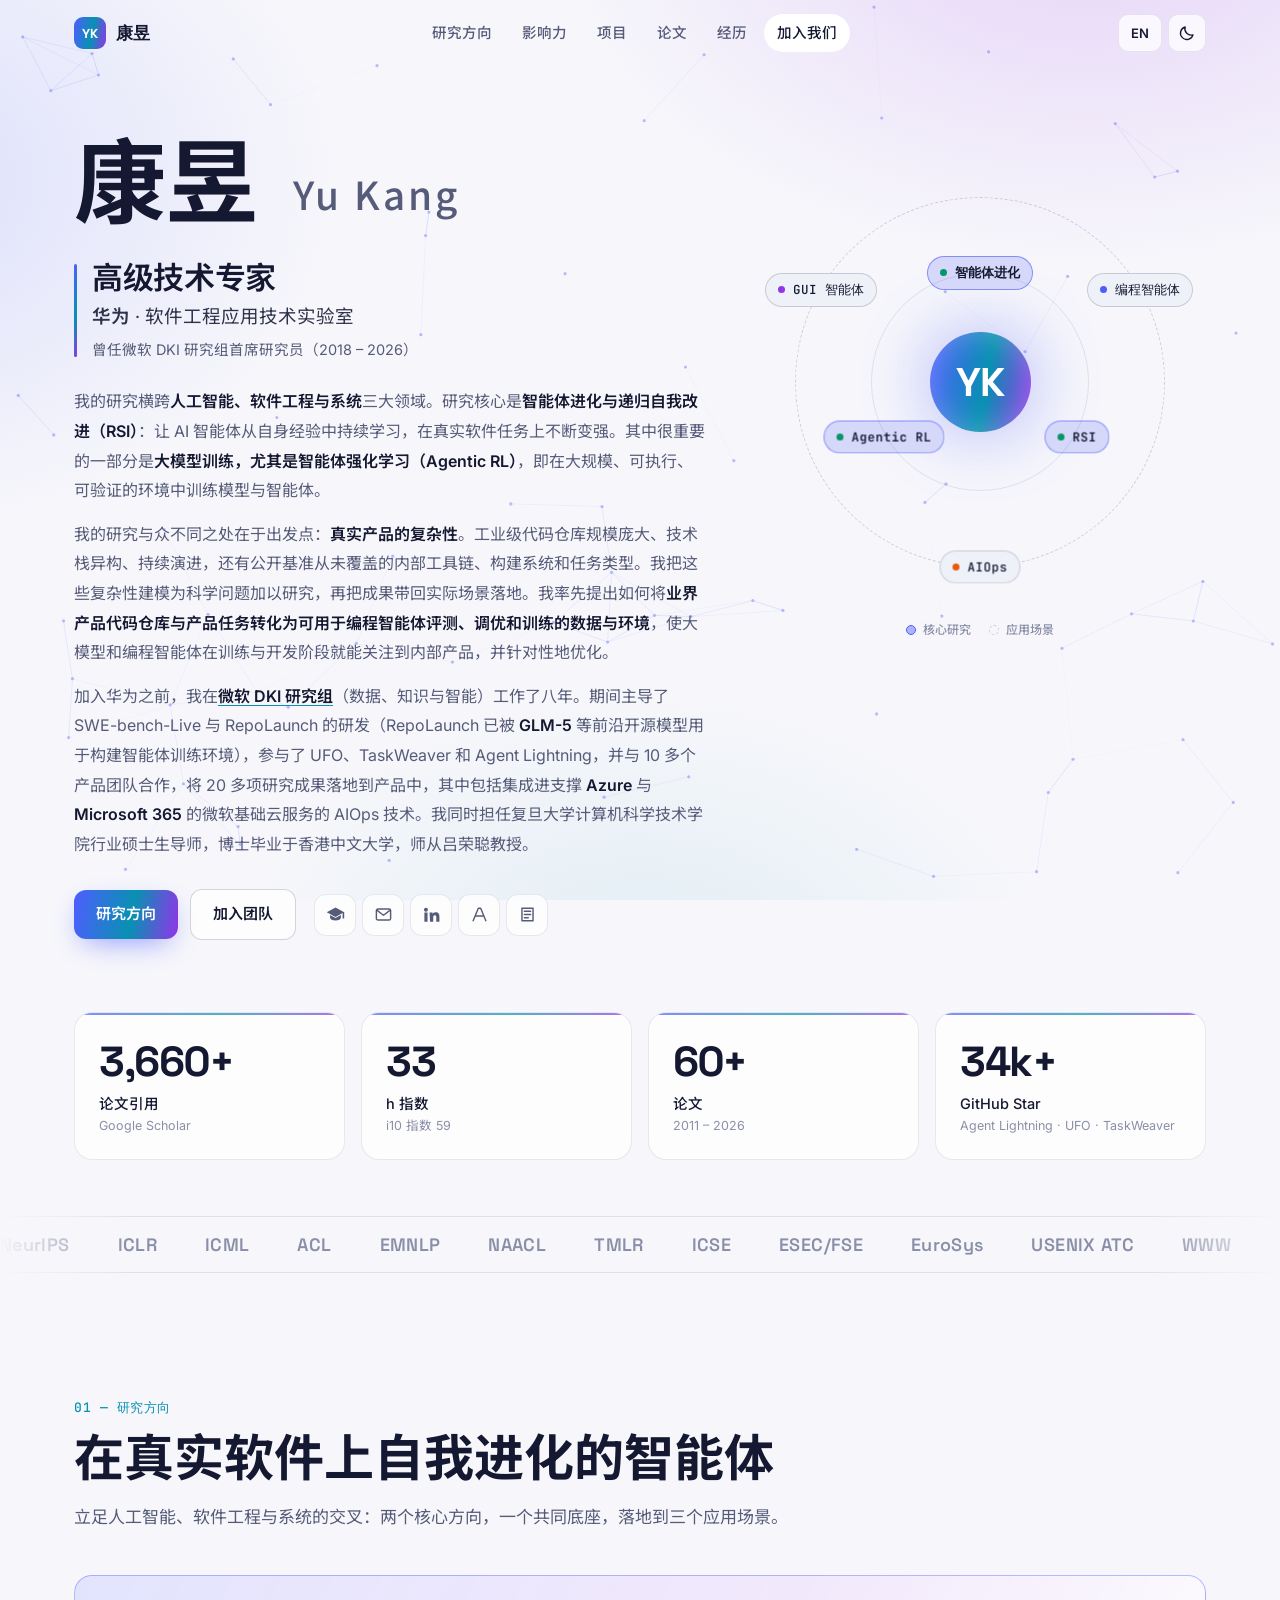
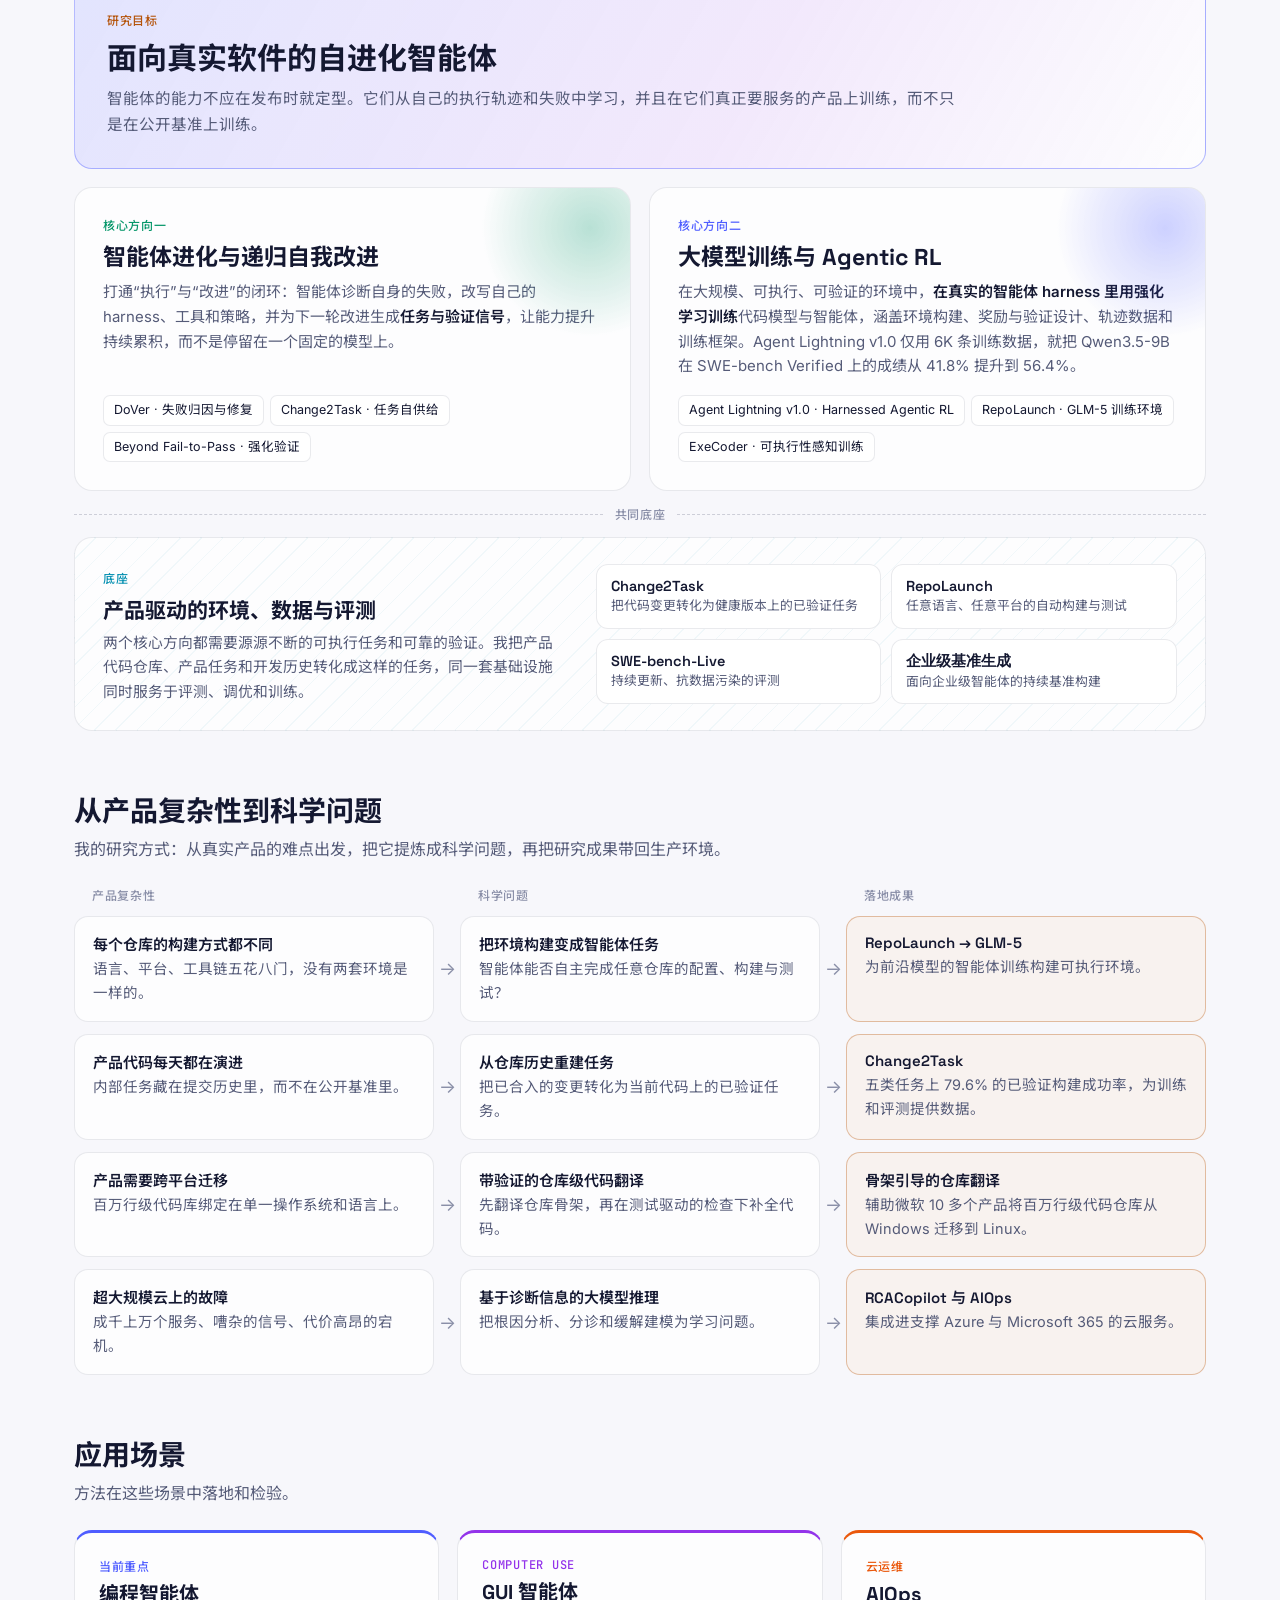
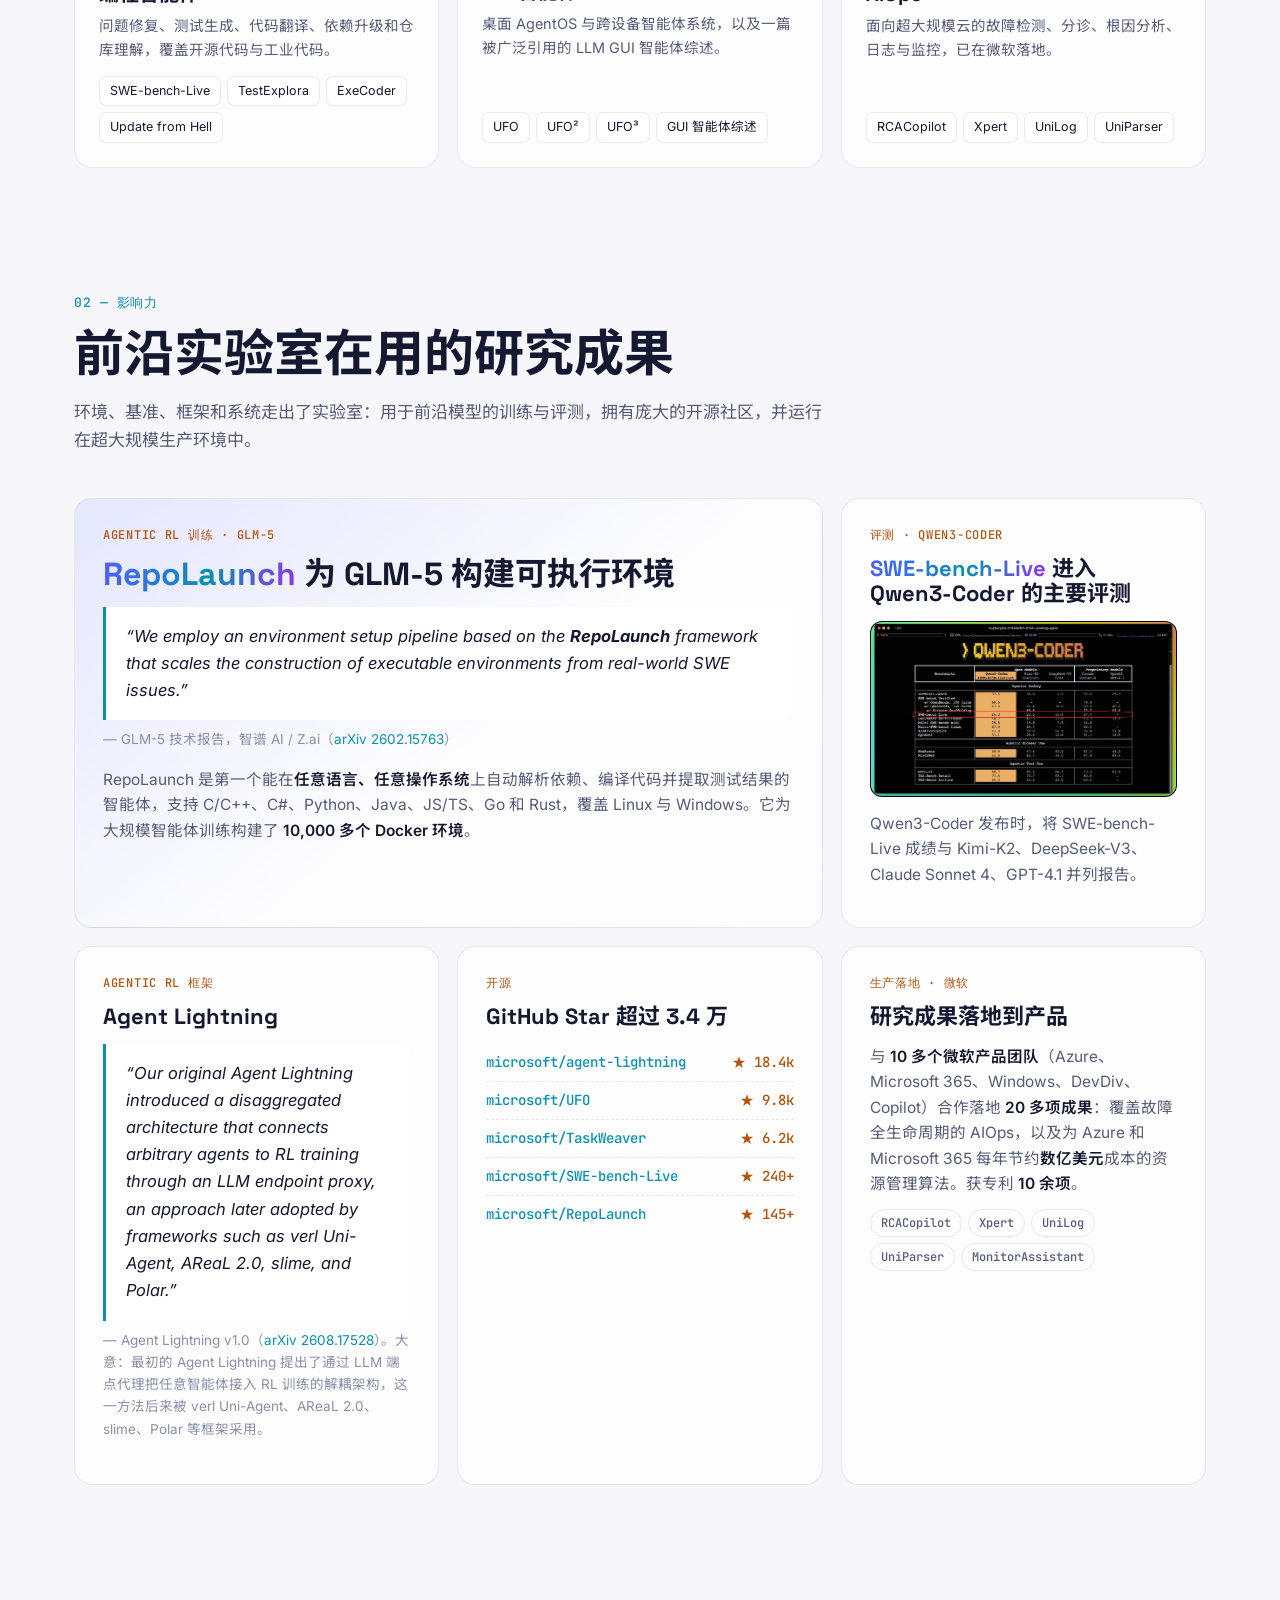
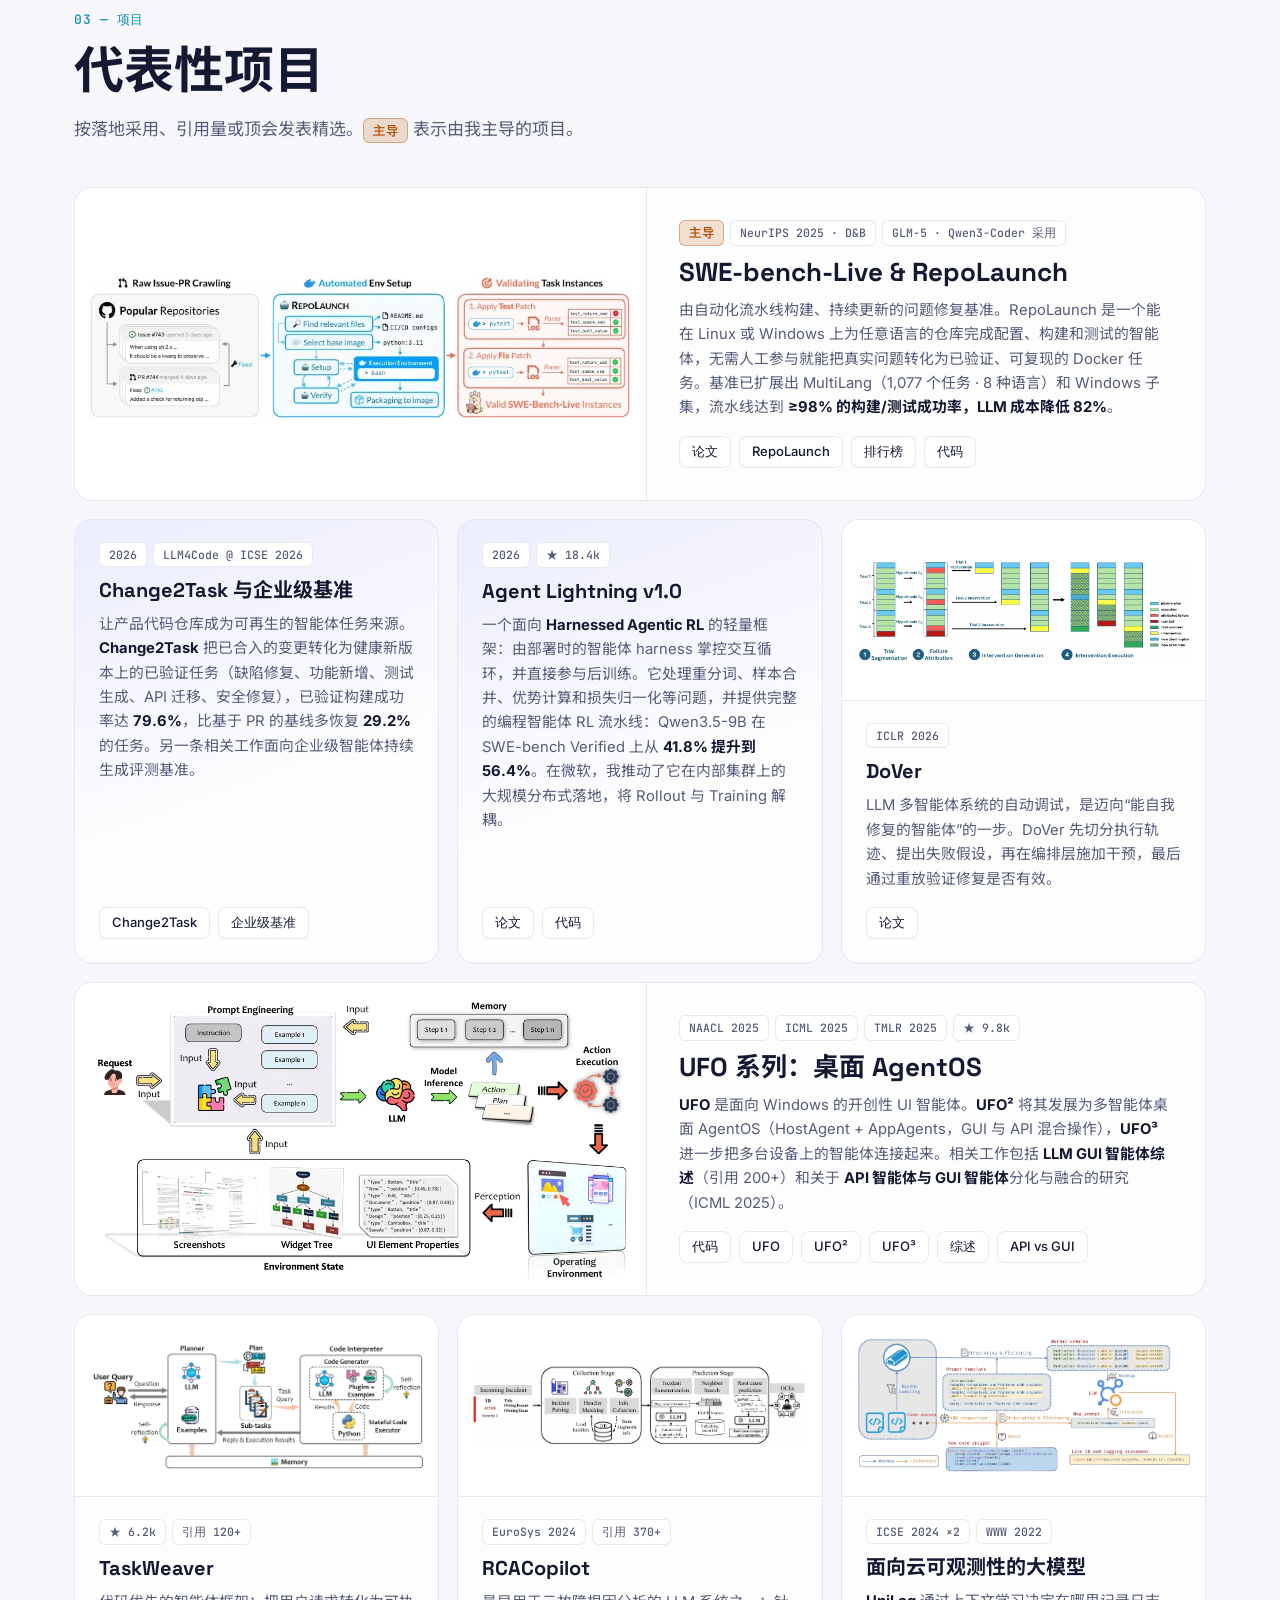
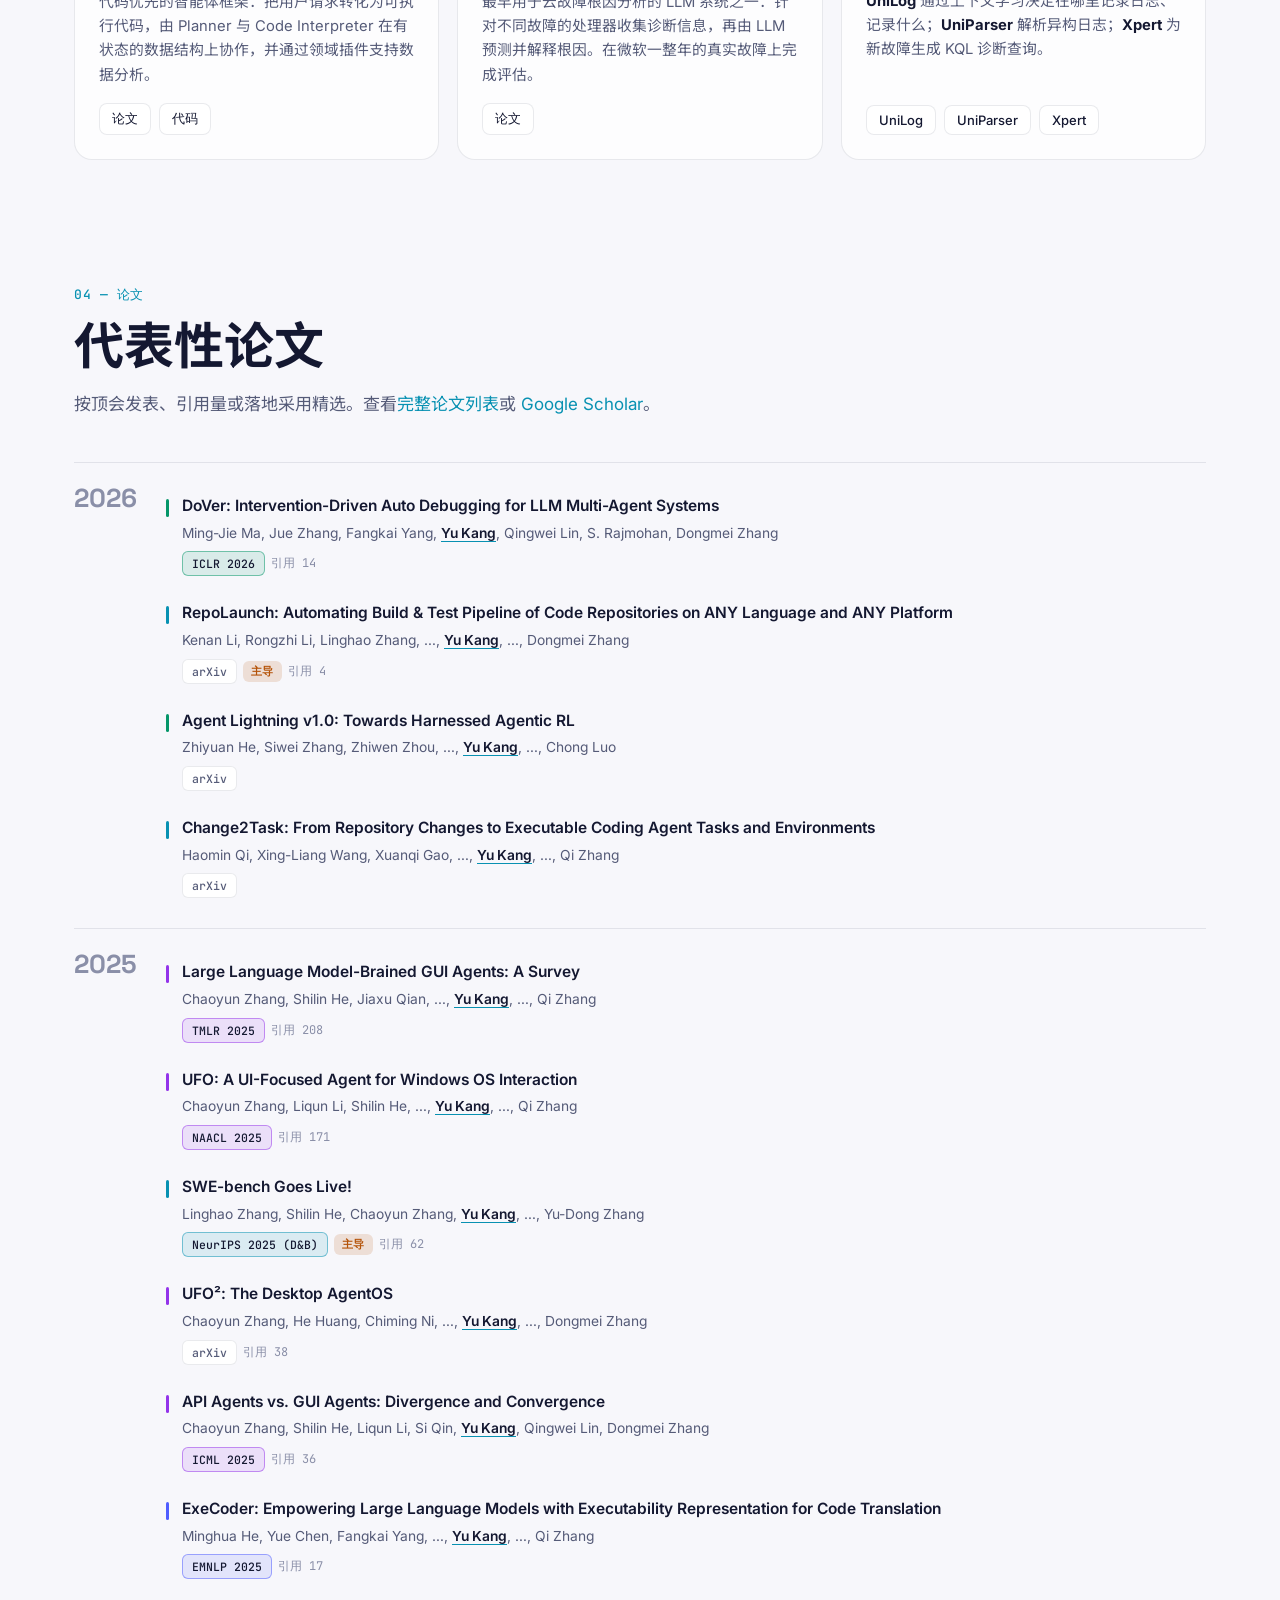
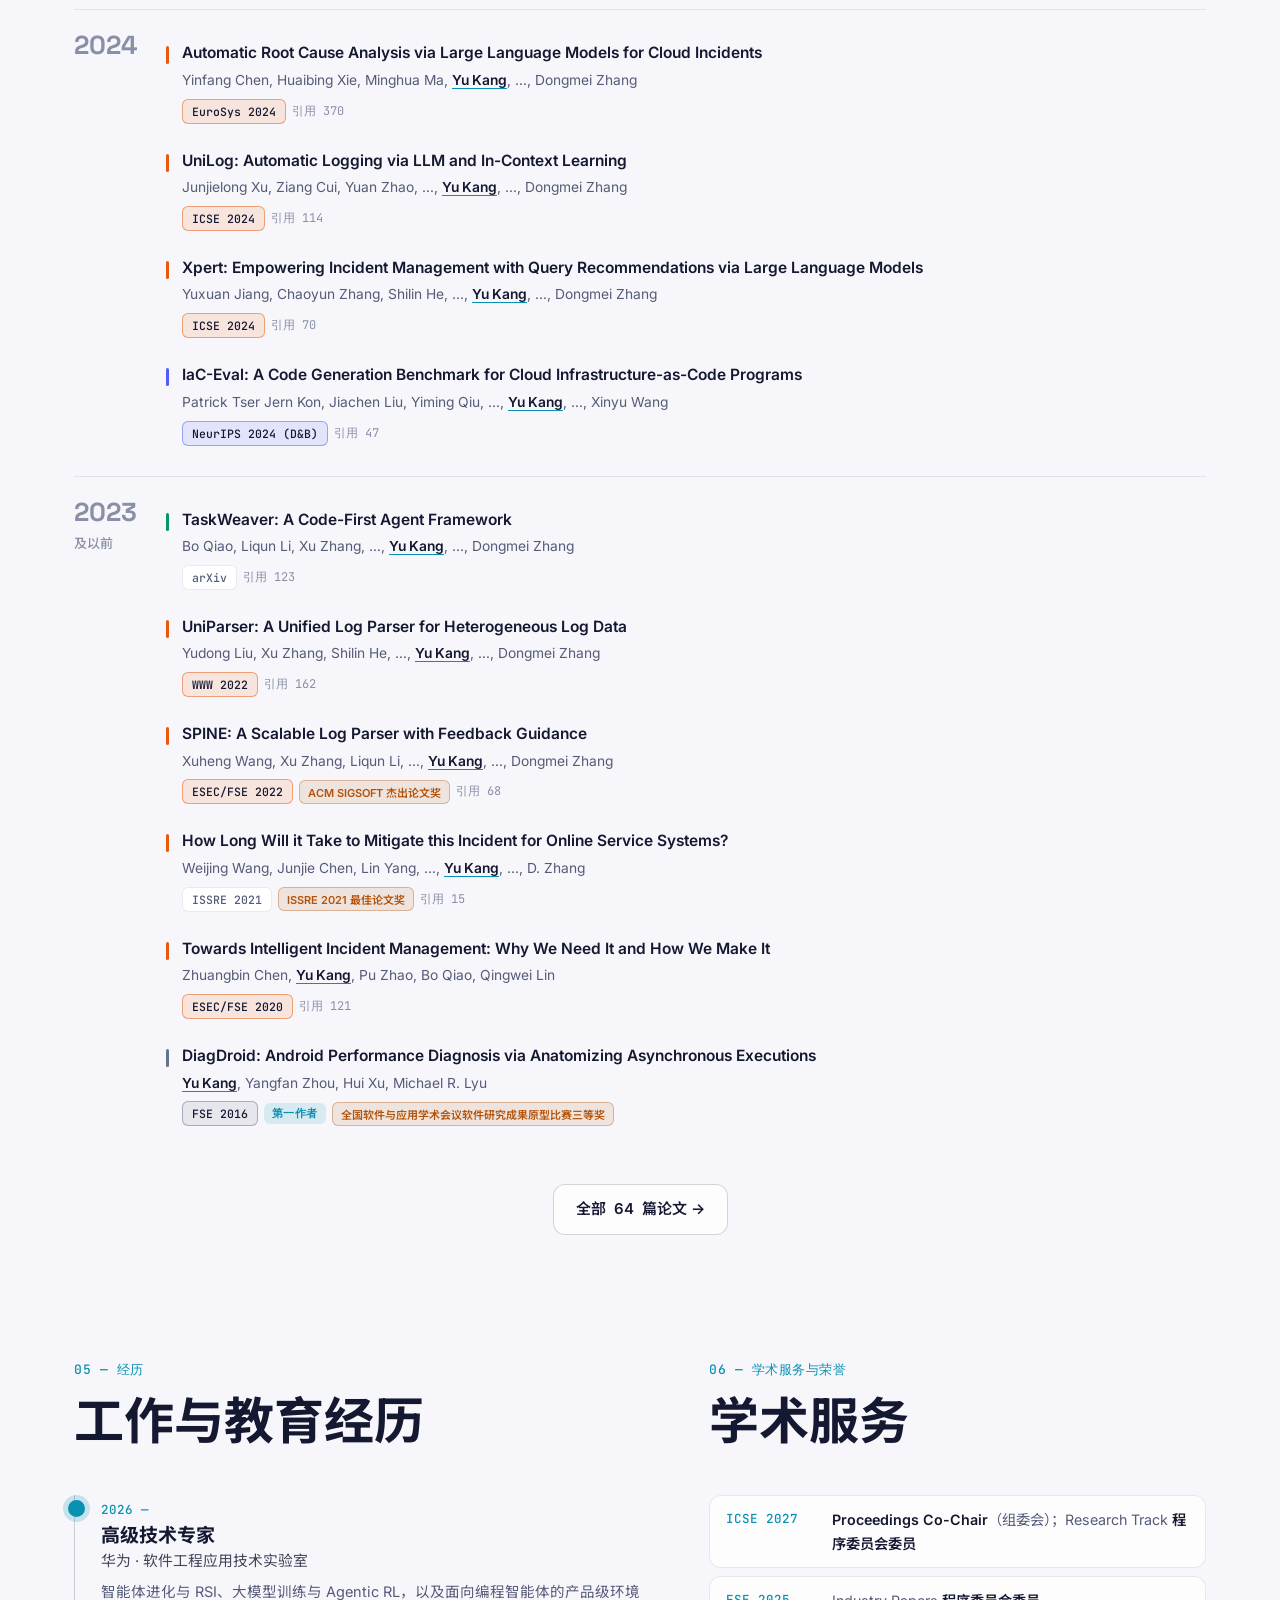
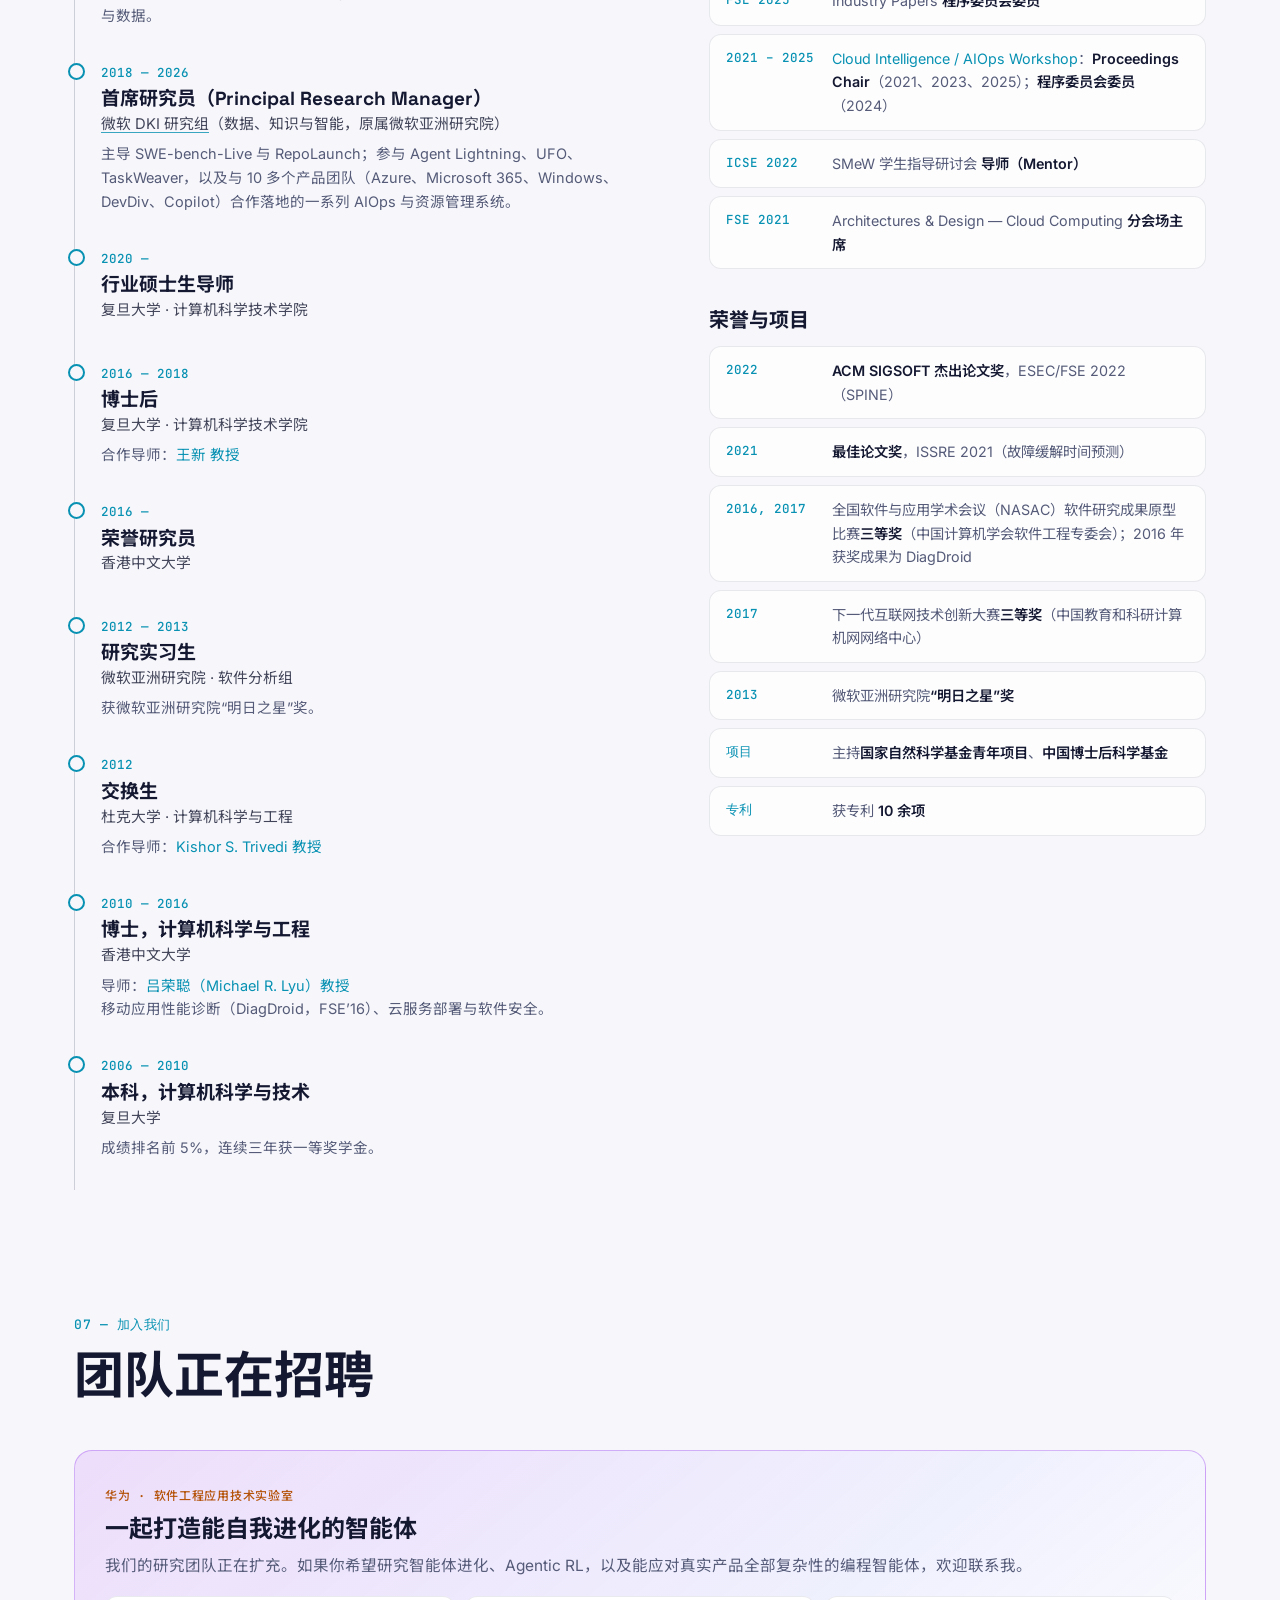
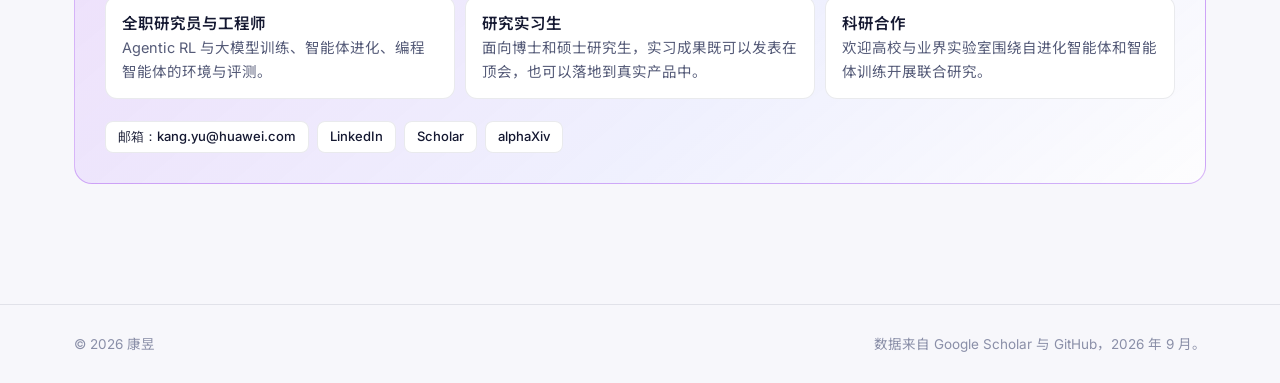
==== commit 0b463f40: "Use Principal Research Manager, 10+ patents, add email contact; document citation updates Co-Authore" ====
--- a/zh/index.html
+++ b/zh/index.html
@@ -63,6 +63,7 @@
         <a class="btn ghost" href="#join">加入团队</a>
         <div class="socials">
           <a href="https://scholar.google.com/citations?user=M_lzR_0AAAAJ" target="_blank" rel="noopener" aria-label="Google Scholar" title="Google Scholar"><svg viewBox="0 0 24 24"><path d="M12 3 1 9l11 6 9-4.9V17h2V9L12 3zm-6.8 9.7V16c0 1.9 3 3.5 6.8 3.5s6.8-1.6 6.8-3.5v-3.3L12 16.4l-6.8-3.7z" fill="currentColor" stroke="none"/></svg></a>
+          <a href="mailto:kang.yu@huawei.com" aria-label="Email" title="kang.yu@huawei.com"><svg viewBox="0 0 24 24"><rect x="3" y="5" width="18" height="14" rx="2"/><path d="m3.5 6.5 8.5 6.5 8.5-6.5"/></svg></a>
           <a href="https://www.linkedin.com/in/yu-kang/" target="_blank" rel="noopener" aria-label="LinkedIn" title="LinkedIn"><svg viewBox="0 0 24 24"><path d="M4.98 3.5a2.5 2.5 0 1 1 0 5 2.5 2.5 0 0 1 0-5zM3 9.5h4V21H3zM9.5 9.5h3.8v1.6h.1c.5-1 1.8-2 3.8-2 4 0 4.8 2.6 4.8 6V21h-4v-5.2c0-1.3 0-2.9-1.8-2.9s-2 1.4-2 2.8V21h-4z" fill="currentColor" stroke="none"/></svg></a>
           <a href="https://www.alphaxiv.org/@yu-kang" target="_blank" rel="noopener" aria-label="alphaXiv" title="alphaXiv"><svg viewBox="0 0 24 24"><path d="M4 20 10.5 4h3L20 20M7 14h10"/></svg></a>
           <a href="https://conf.researchr.org/profile/icse-2027/yukang" target="_blank" rel="noopener" aria-label="researchr profile" title="ICSE 2027 profile"><svg viewBox="0 0 24 24"><path d="M5 4h14v16H5zM8 8h8M8 12h8M8 16h5"/></svg></a>
@@ -250,7 +251,7 @@
       <article class="impact reveal">
         <div class="impact-tag">生产落地 · 微软</div>
         <h3>研究成果落地到产品</h3>
-        <p>与 <b>10 多个微软产品团队</b>（Azure、Microsoft 365、Windows、DevDiv、Copilot）合作落地 <b>20 多项成果</b>：覆盖故障全生命周期的 AIOps，以及为 Azure 和 Microsoft 365 每年节约<b>数亿美元</b>成本的资源管理算法。获授权国际专利 6 项。</p>
+        <p>与 <b>10 多个微软产品团队</b>（Azure、Microsoft 365、Windows、DevDiv、Copilot）合作落地 <b>20 多项成果</b>：覆盖故障全生命周期的 AIOps，以及为 Azure 和 Microsoft 365 每年节约<b>数亿美元</b>成本的资源管理算法。获专利 <b>10 余项</b>。</p>
         <div class="chips"><span>RCACopilot</span><span>Xpert</span><span>UniLog</span><span>UniParser</span><span>MonitorAssistant</span></div>
       </article>
     </div>
@@ -392,7 +393,7 @@
         </li>
         <li class="reveal">
           <span class="when">2018 — 2026</span>
-          <h4>首席研究员</h4>
+          <h4>首席研究员（Principal Research Manager）</h4>
           <p class="org"><a href="https://www.microsoft.com/en-us/research/group/data-knowledge-intelligence/" target="_blank" rel="noopener">微软 DKI 研究组</a>（数据、知识与智能，原属微软亚洲研究院）</p>
           <p>主导 SWE-bench-Live 与 RepoLaunch；参与 Agent Lightning、UFO、TaskWeaver，以及与 10 多个产品团队（Azure、Microsoft 365、Windows、DevDiv、Copilot）合作落地的一系列 AIOps 与资源管理系统。</p>
         </li>
@@ -459,7 +460,7 @@
         <li><span>2017</span><div>下一代互联网技术创新大赛<b>三等奖</b>（中国教育和科研计算机网网络中心）</div></li>
         <li><span>2013</span><div>微软亚洲研究院<b>“明日之星”奖</b></div></li>
         <li><span>项目</span><div>主持<b>国家自然科学基金青年项目</b>、<b>中国博士后科学基金</b></div></li>
-        <li><span>专利</span><div>获授权国际专利 <b>6</b> 项</div></li>
+        <li><span>专利</span><div>获专利 <b>10 余项</b></div></li>
       </ul>
     </div>
   </div>
@@ -482,7 +483,8 @@
         <li><b>科研合作</b>欢迎高校与业界实验室围绕自进化智能体和智能体训练开展联合研究。</li>
       </ul>
       <div class="proj-links">
-        <a href="https://www.linkedin.com/in/yu-kang/" target="_blank" rel="noopener">通过 LinkedIn 联系我</a>
+        <a href="mailto:kang.yu@huawei.com">邮箱：kang.yu@huawei.com</a>
+        <a href="https://www.linkedin.com/in/yu-kang/" target="_blank" rel="noopener">LinkedIn</a>
         <a href="https://scholar.google.com/citations?user=M_lzR_0AAAAJ" target="_blank" rel="noopener">Scholar</a>
         <a href="https://www.alphaxiv.org/@yu-kang" target="_blank" rel="noopener">alphaXiv</a>
       </div>
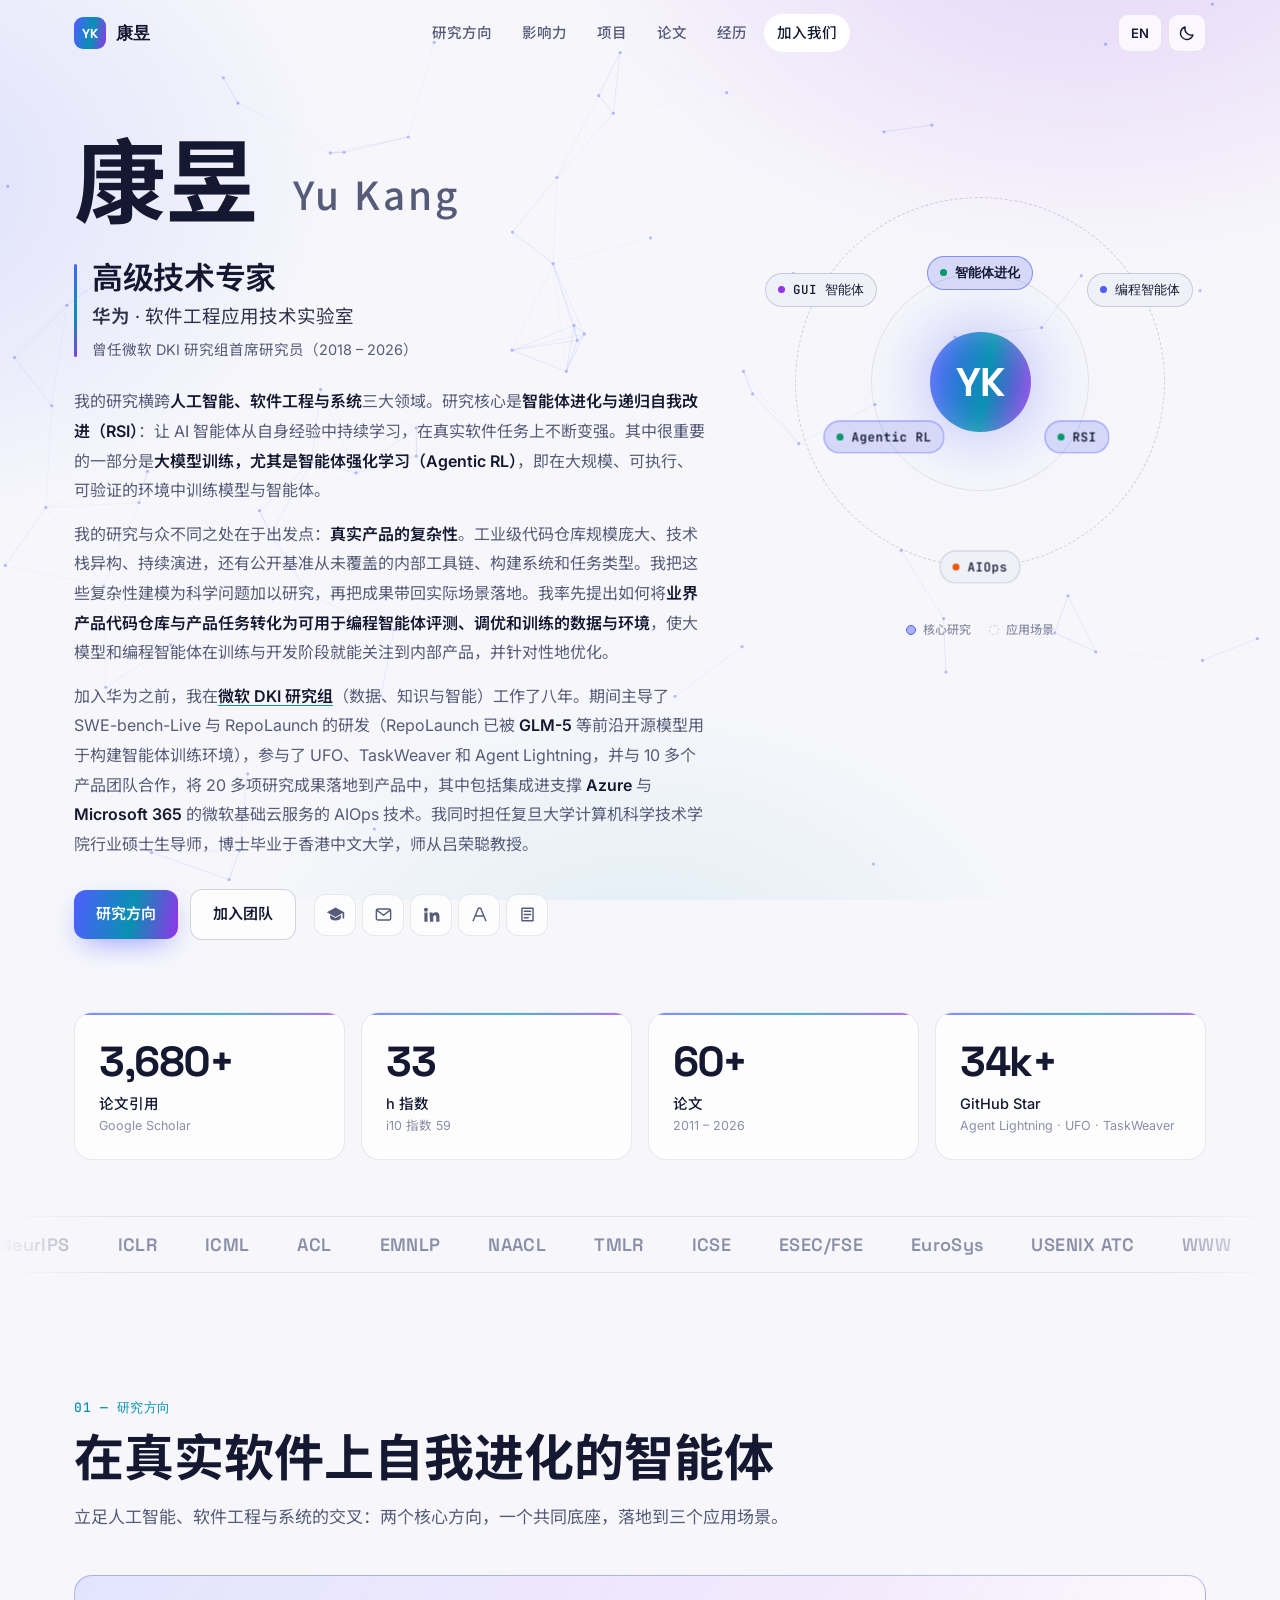
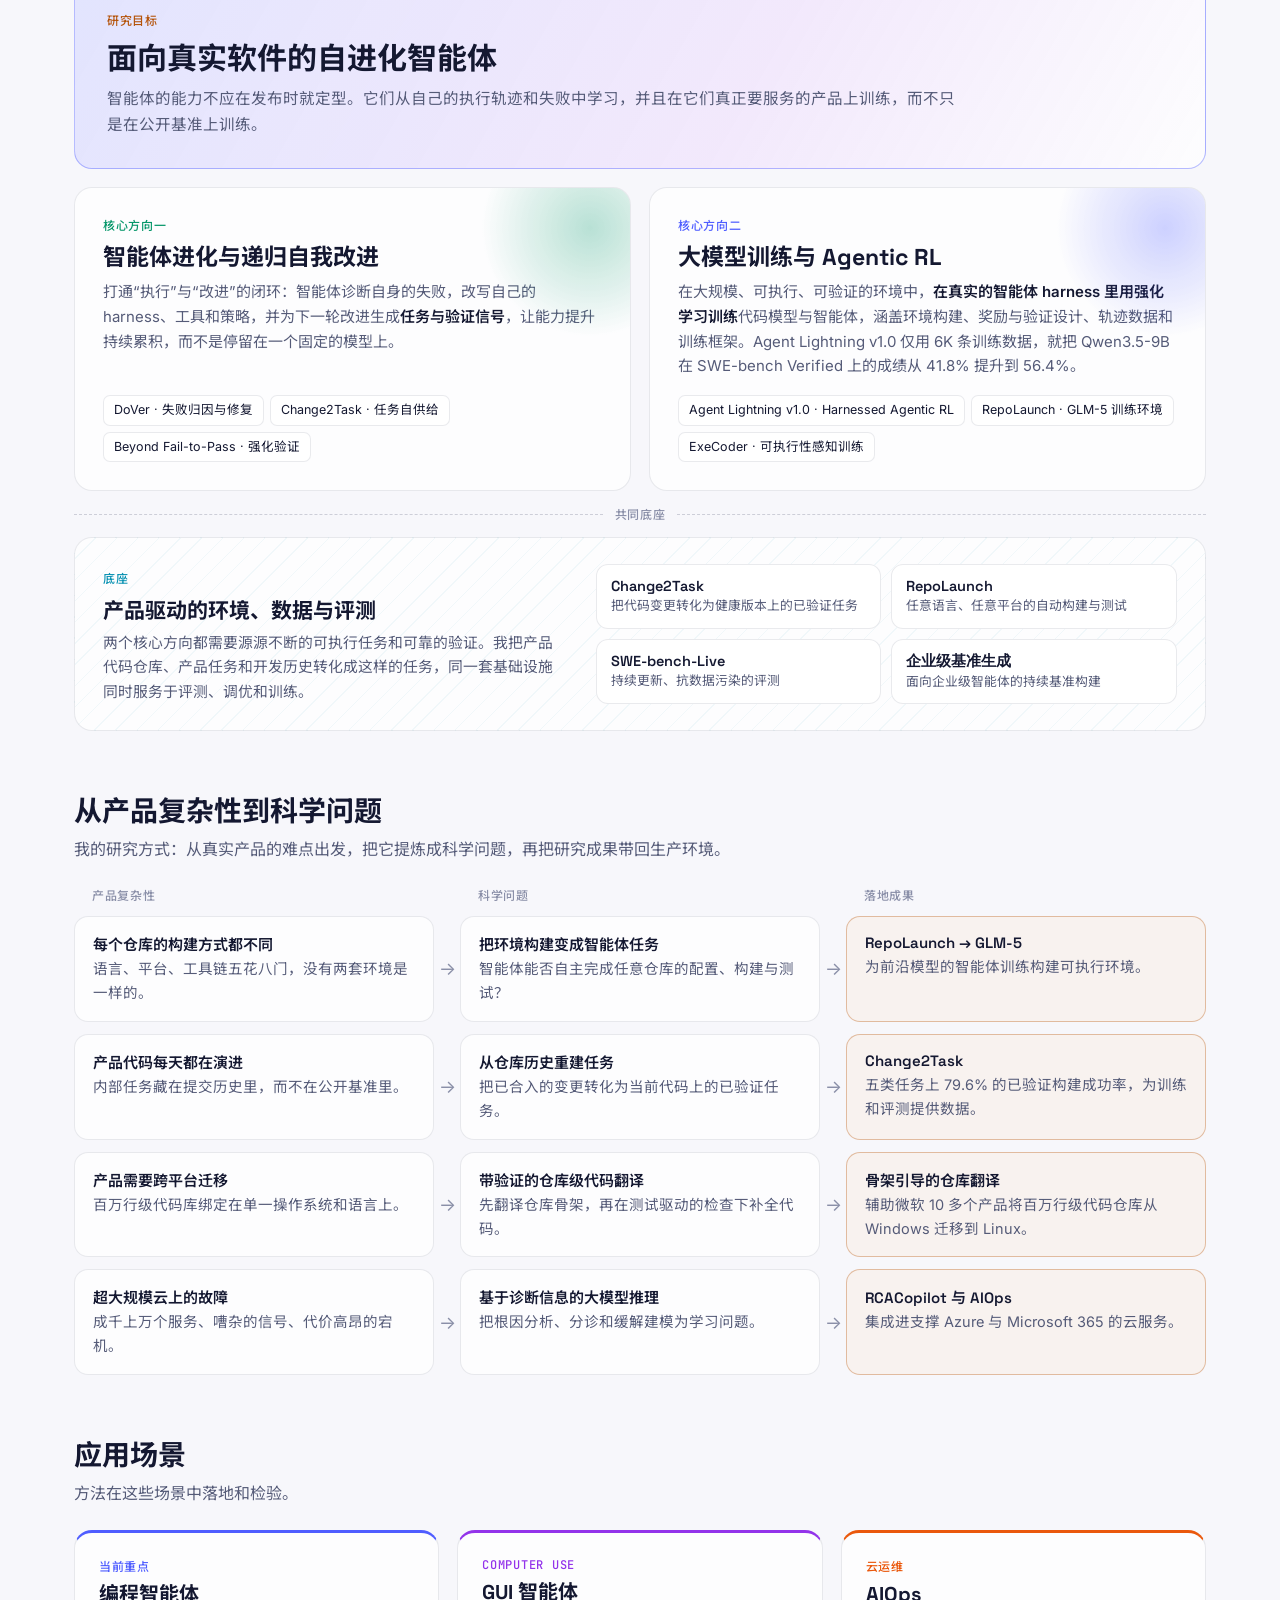
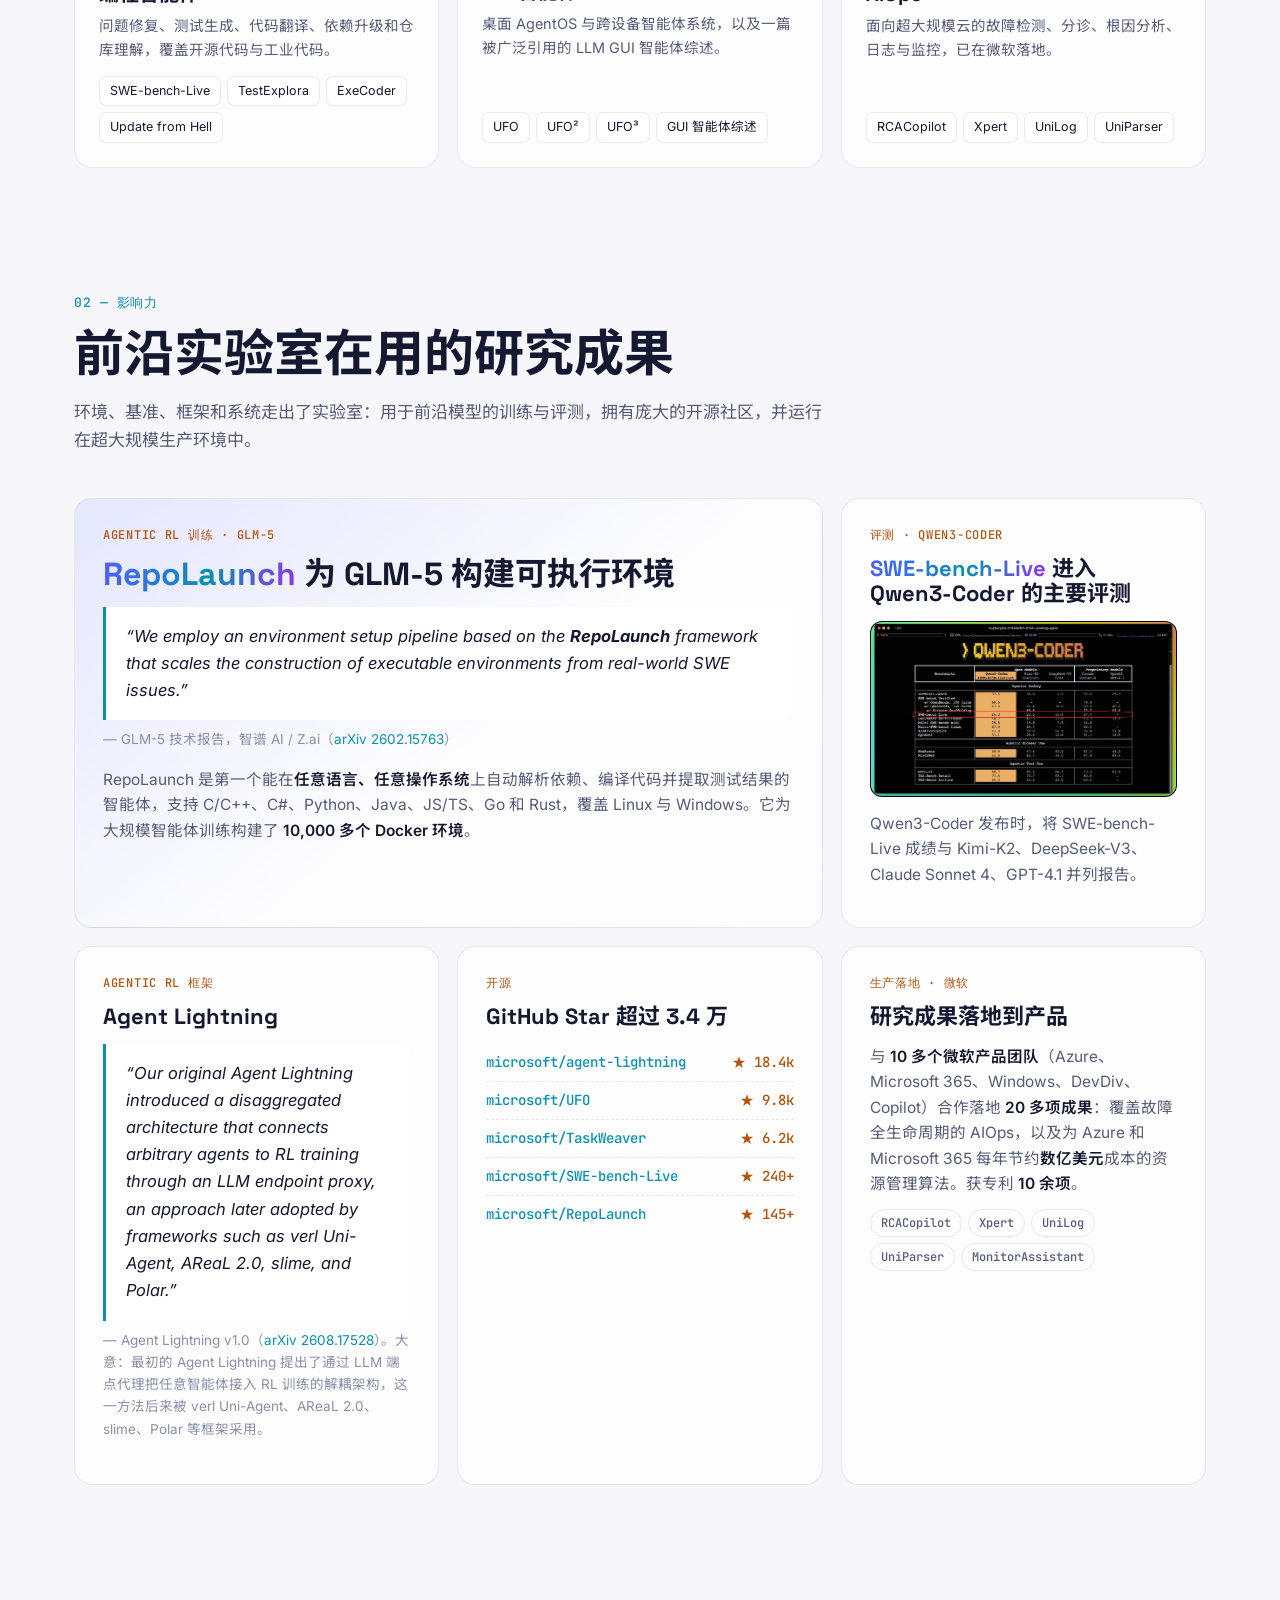
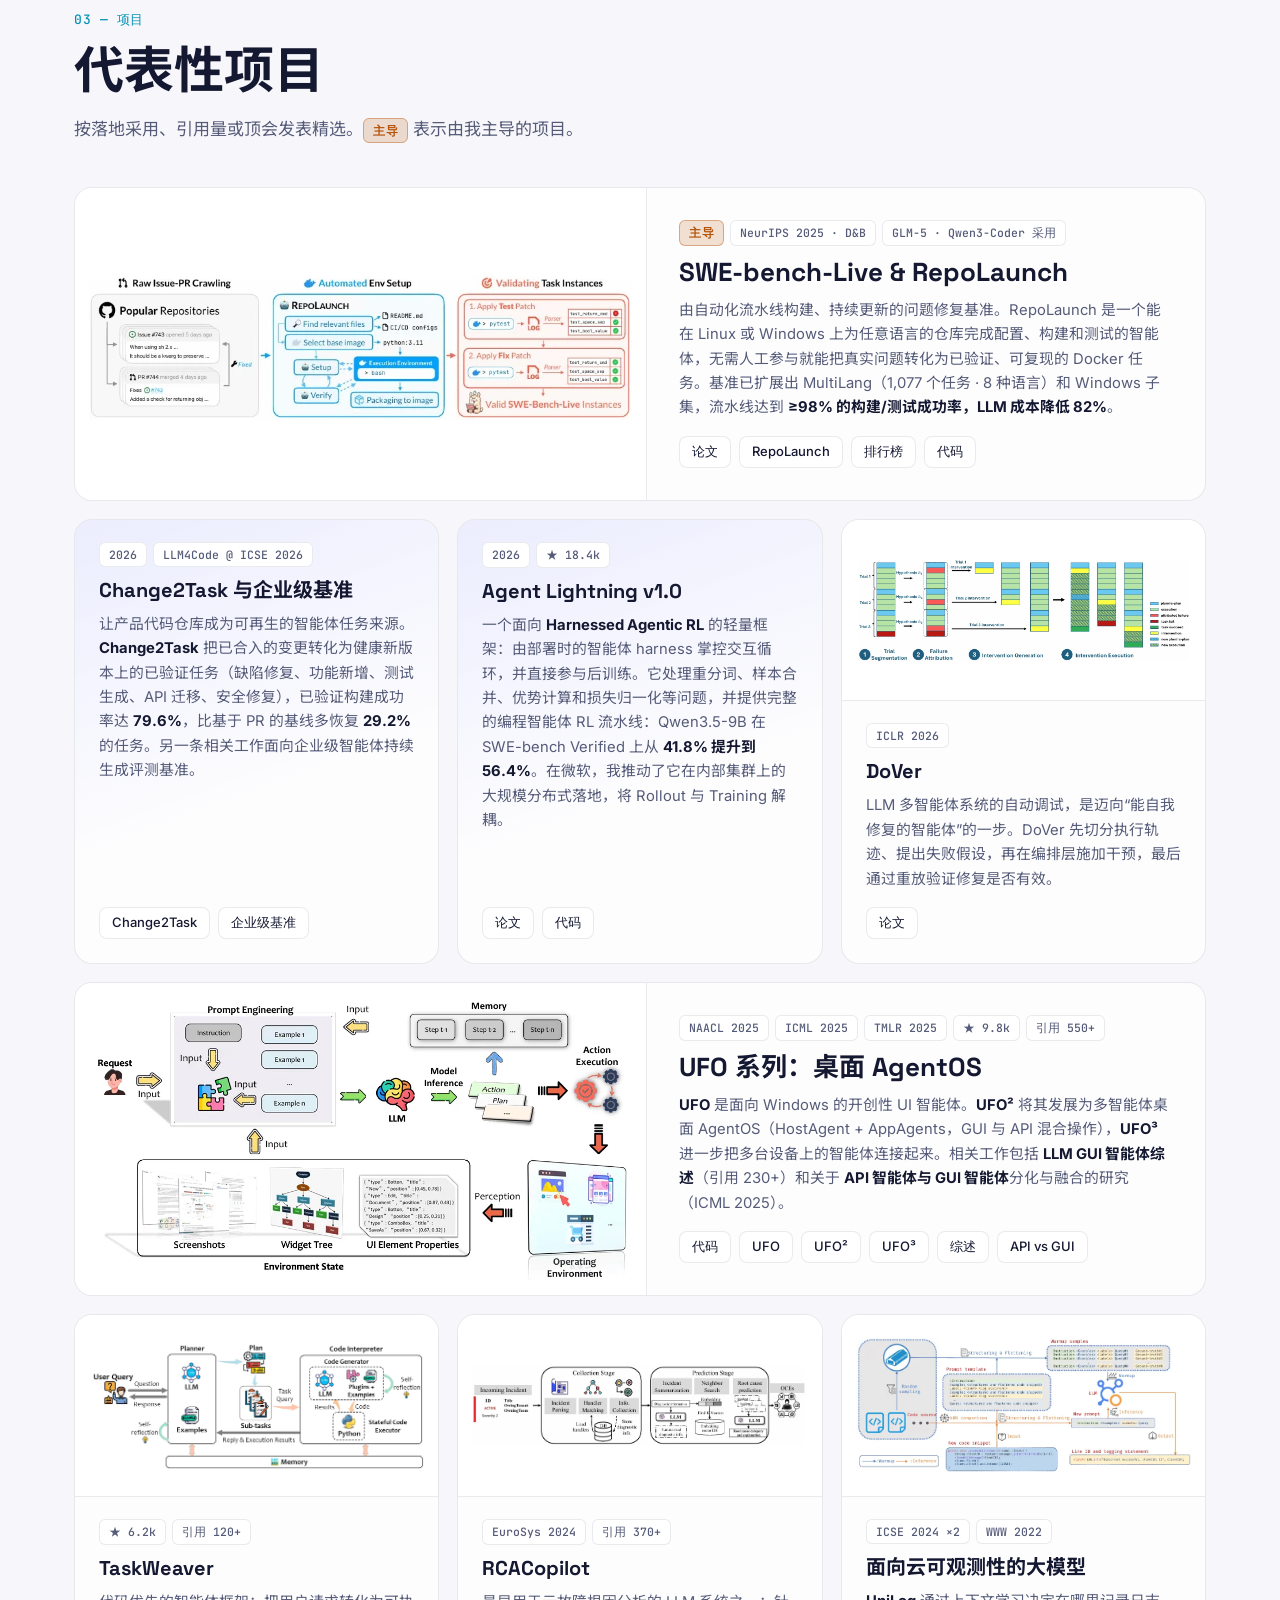
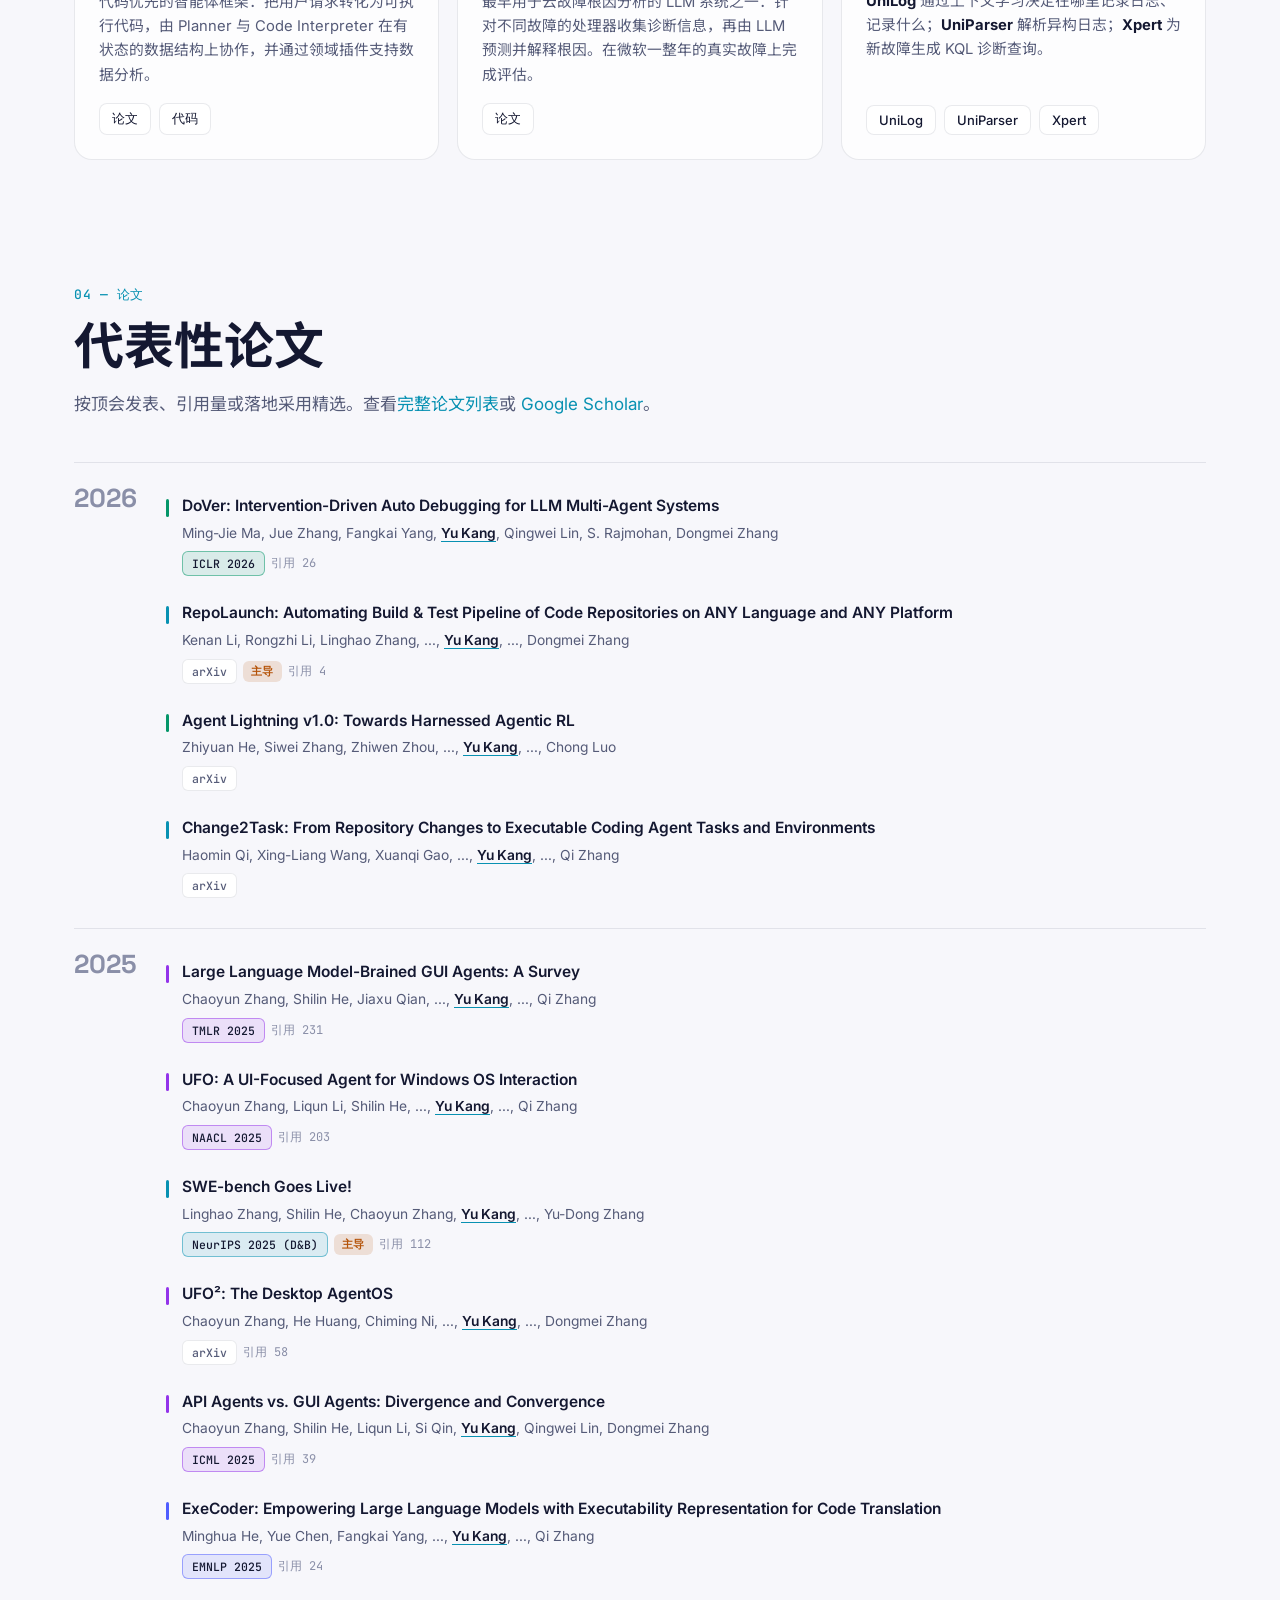
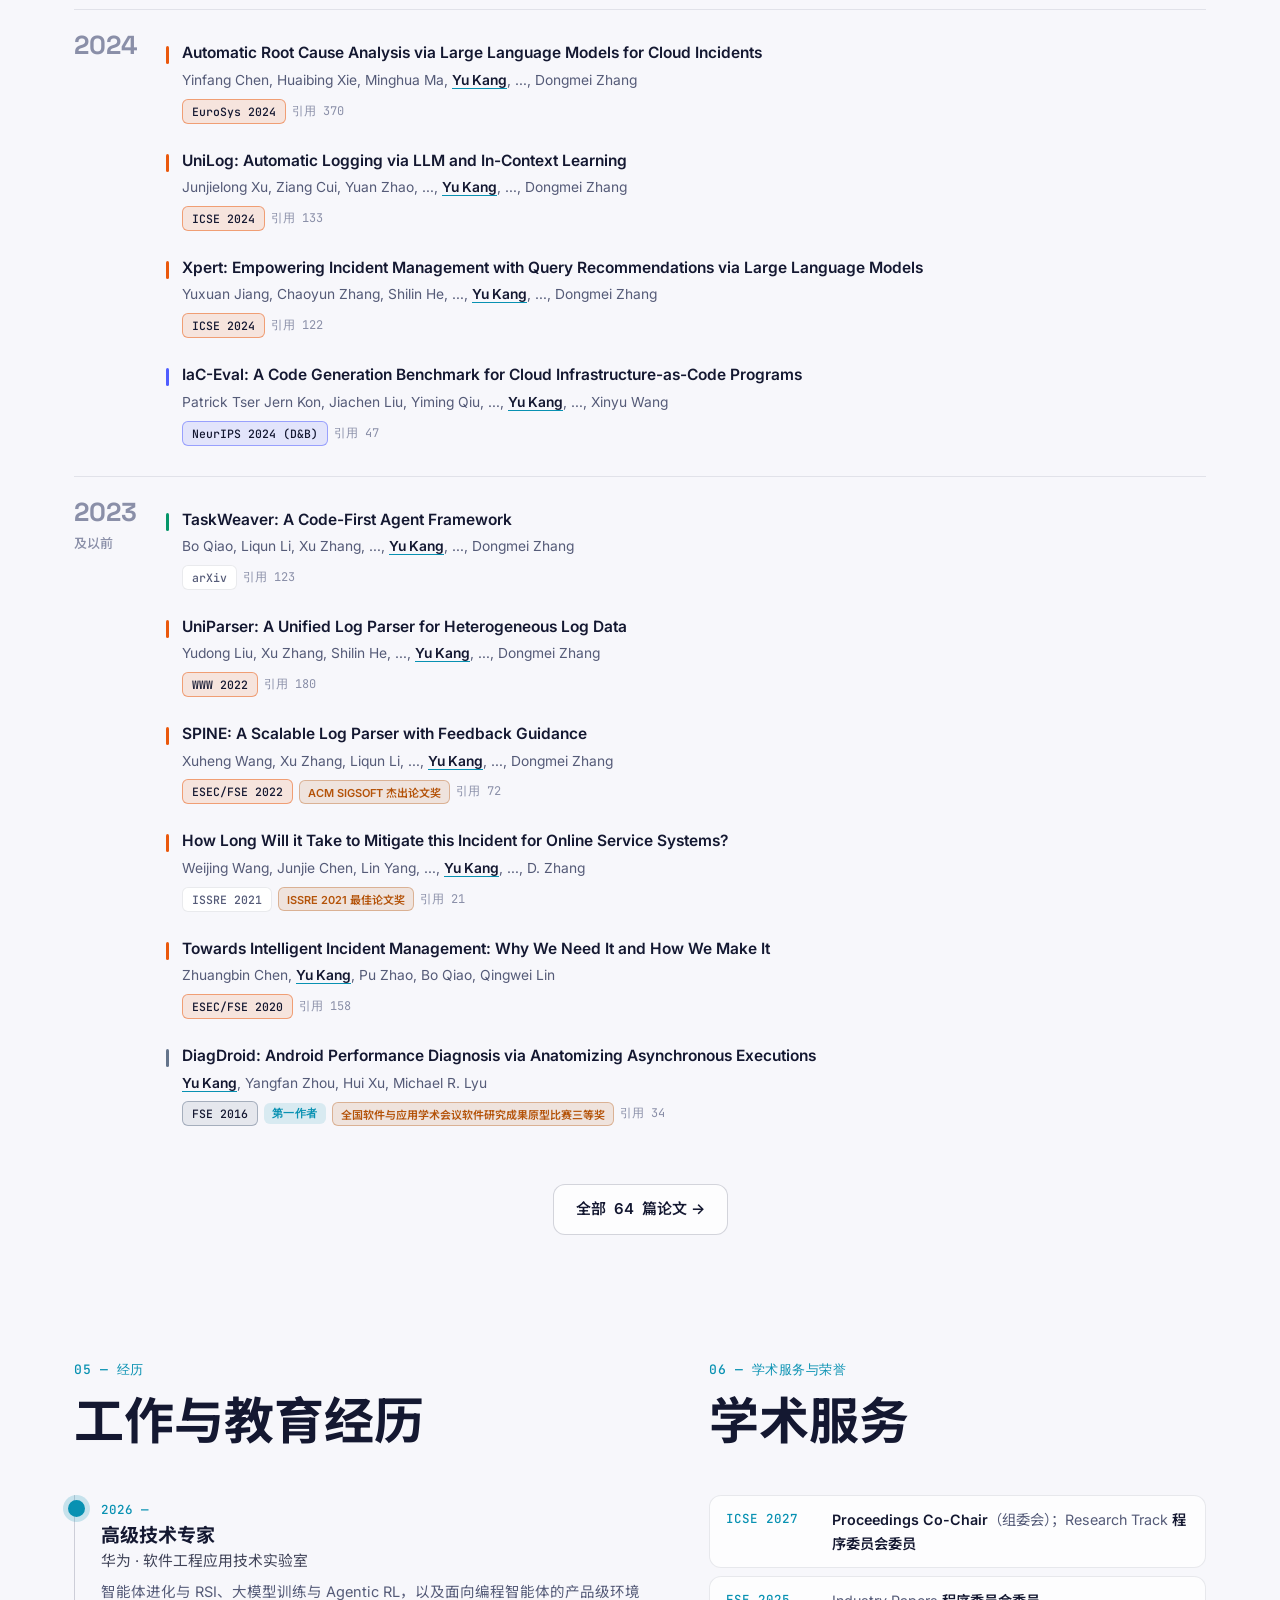
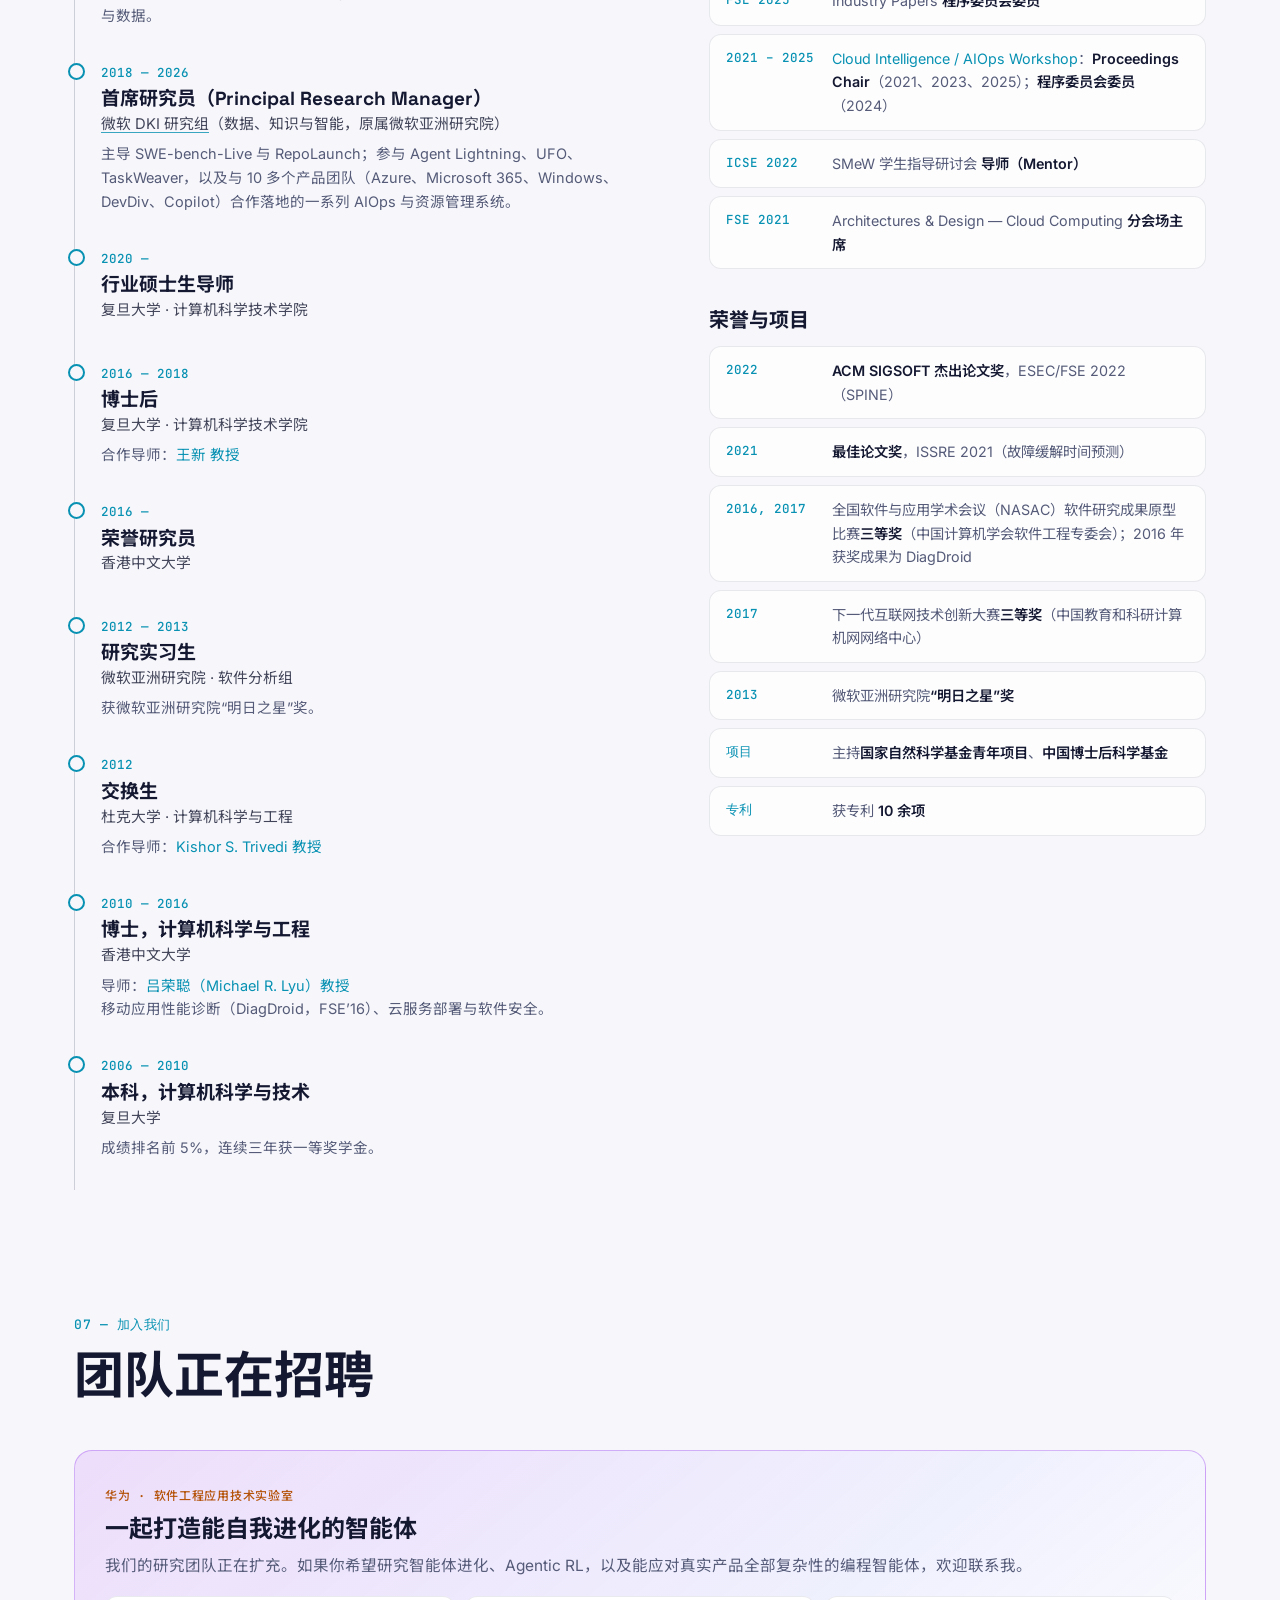
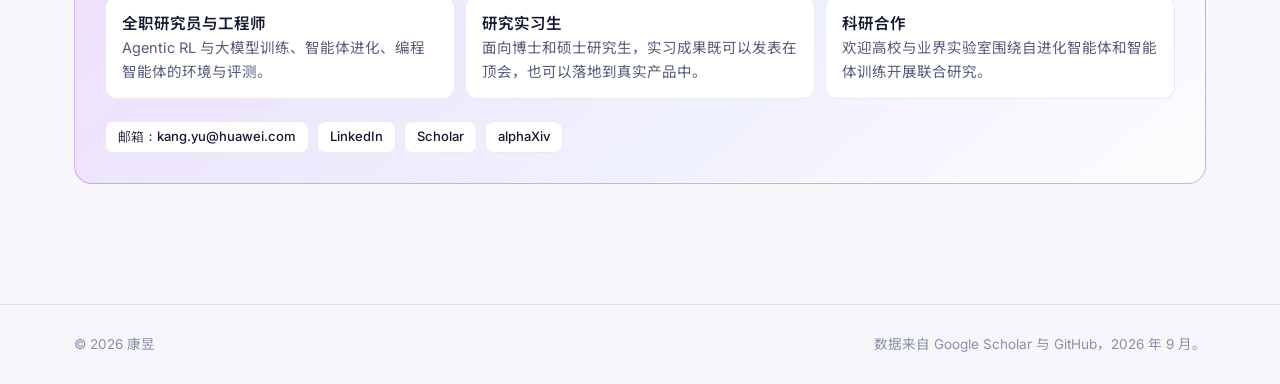
==== commit cac6ae93: "Unify citation counts with Google Scholar; add UFO series citation badge" ====
--- a/zh/index.html
+++ b/zh/index.html
@@ -85,7 +85,7 @@
   </div>
 
   <div class="wrap stats">
-    <div class="stat reveal"><b data-count="3660" data-suffix="+">0</b><span>论文引用<small>Google Scholar</small></span></div>
+    <div class="stat reveal"><b data-count="3680" data-suffix="+">0</b><span>论文引用<small>Google Scholar</small></span></div>
     <div class="stat reveal"><b data-count="33">0</b><span>h 指数<small>i10 指数 59</small></span></div>
     <div class="stat reveal"><b data-count="60" data-suffix="+">0</b><span>论文<small>2011 – 2026</small></span></div>
     <div class="stat reveal"><b data-count="34" data-suffix="k+">0</b><span>GitHub Star<small>Agent Lightning · UFO · TaskWeaver</small></span></div>
@@ -315,9 +315,9 @@
       <article class="proj wide reveal">
         <div class="proj-media contain"><img src="../assets/img/gui-agent-survey.webp" alt="LLM GUI 智能体的演进" loading="lazy"></div>
         <div class="proj-body">
-          <div class="proj-meta"><span class="venue">NAACL 2025</span><span class="venue">ICML 2025</span><span class="venue">TMLR 2025</span><span class="venue">★ 9.8k</span></div>
+          <div class="proj-meta"><span class="venue">NAACL 2025</span><span class="venue">ICML 2025</span><span class="venue">TMLR 2025</span><span class="venue">★ 9.8k</span><span class="venue">引用 550+</span></div>
           <h3>UFO 系列：桌面 AgentOS</h3>
-          <p><b>UFO</b> 是面向 Windows 的开创性 UI 智能体。<b>UFO²</b> 将其发展为多智能体桌面 AgentOS（HostAgent + AppAgents，GUI 与 API 混合操作），<b>UFO³</b> 进一步把多台设备上的智能体连接起来。相关工作包括 <b>LLM GUI 智能体综述</b>（引用 200+）和关于 <b>API 智能体与 GUI 智能体</b>分化与融合的研究（ICML 2025）。</p>
+          <p><b>UFO</b> 是面向 Windows 的开创性 UI 智能体。<b>UFO²</b> 将其发展为多智能体桌面 AgentOS（HostAgent + AppAgents，GUI 与 API 混合操作），<b>UFO³</b> 进一步把多台设备上的智能体连接起来。相关工作包括 <b>LLM GUI 智能体综述</b>（引用 230+）和关于 <b>API 智能体与 GUI 智能体</b>分化与融合的研究（ICML 2025）。</p>
           <div class="proj-links">
             <a href="https://github.com/microsoft/UFO" target="_blank" rel="noopener">代码</a>
             <a href="https://arxiv.org/abs/2402.07939" target="_blank" rel="noopener">UFO</a>
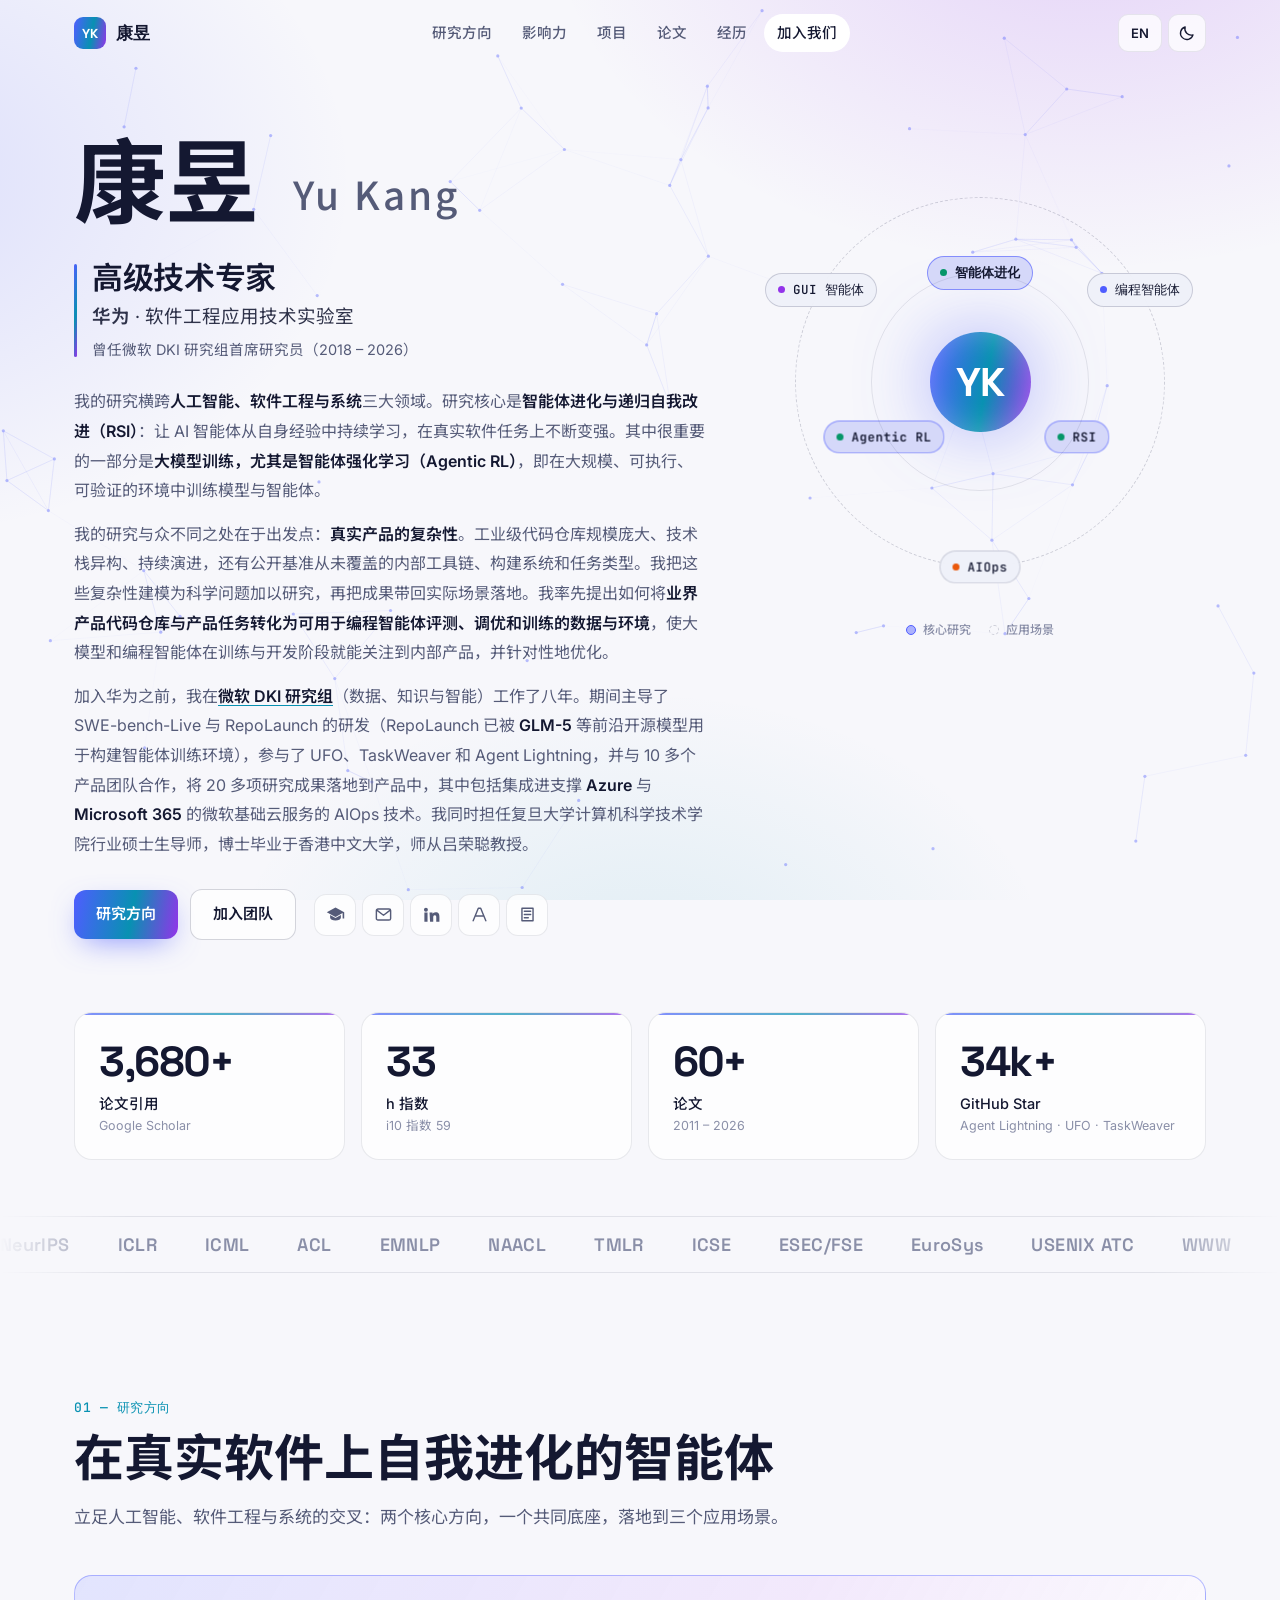
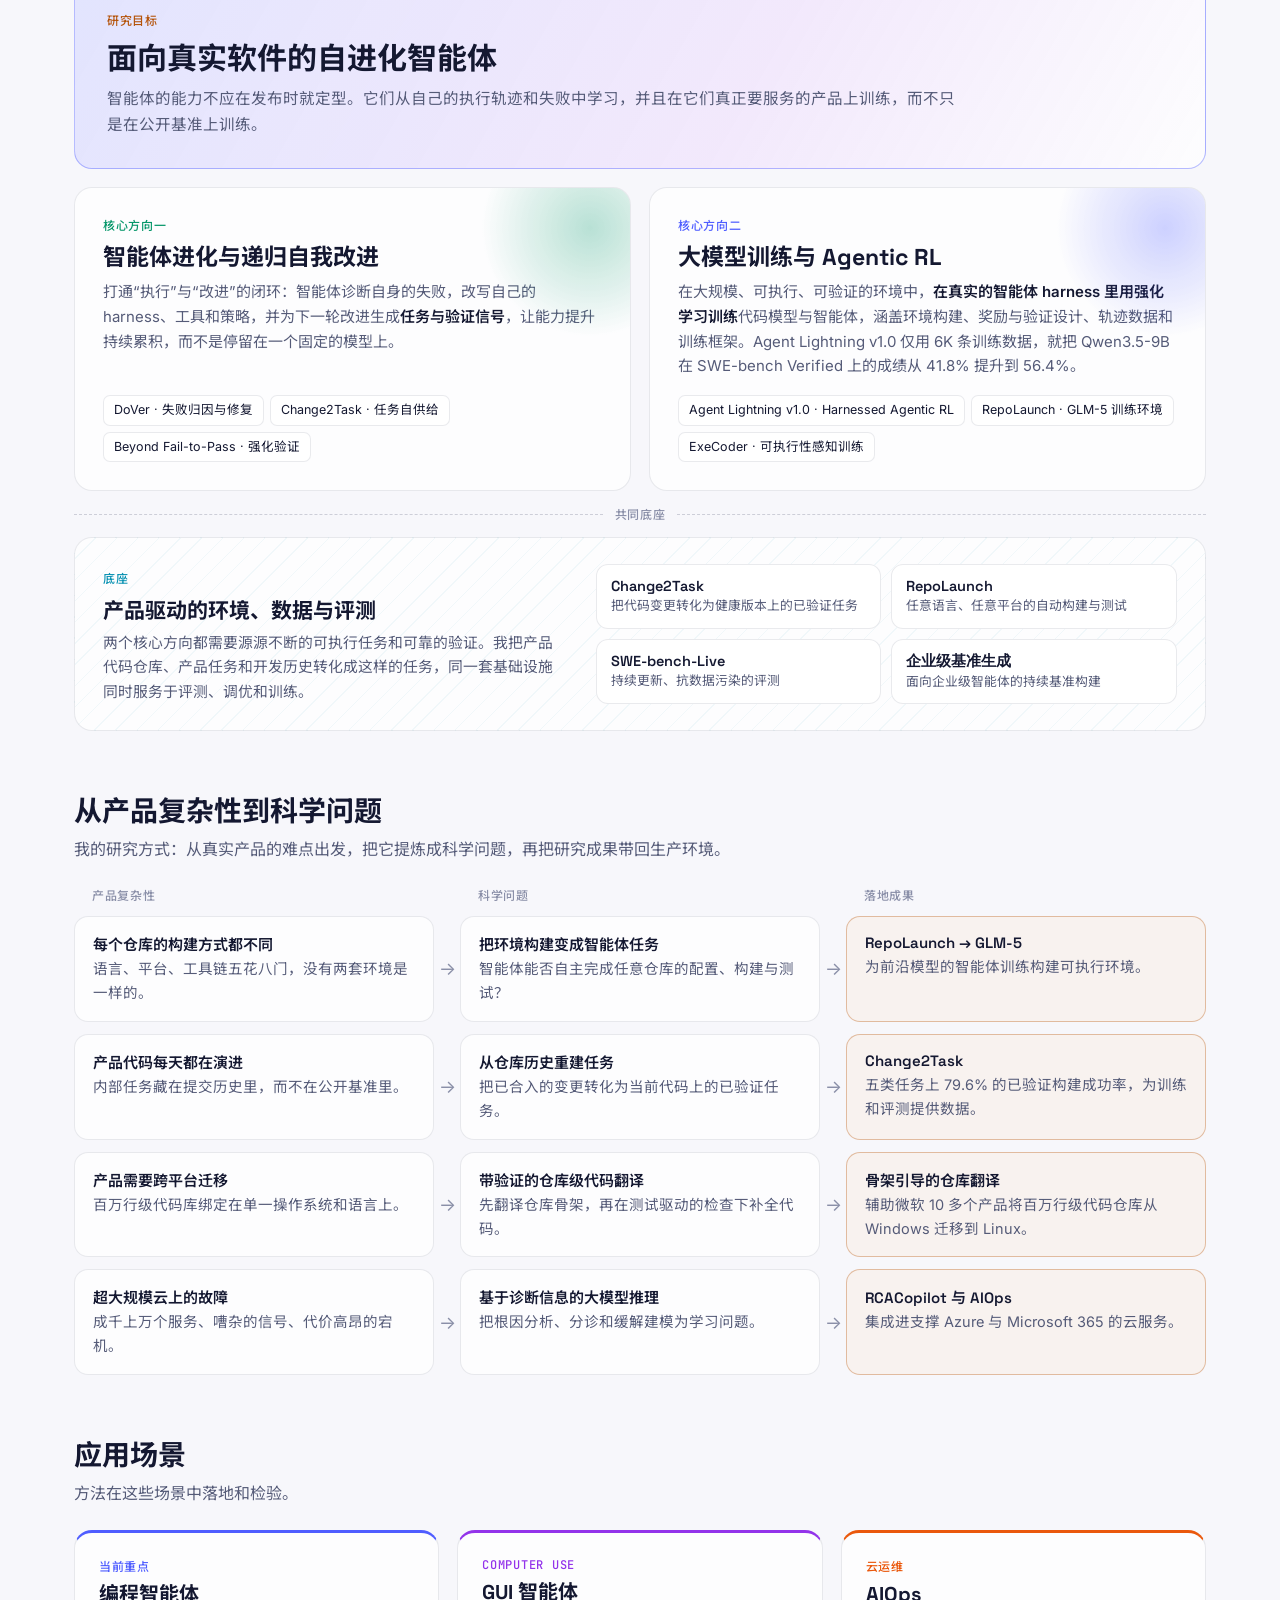
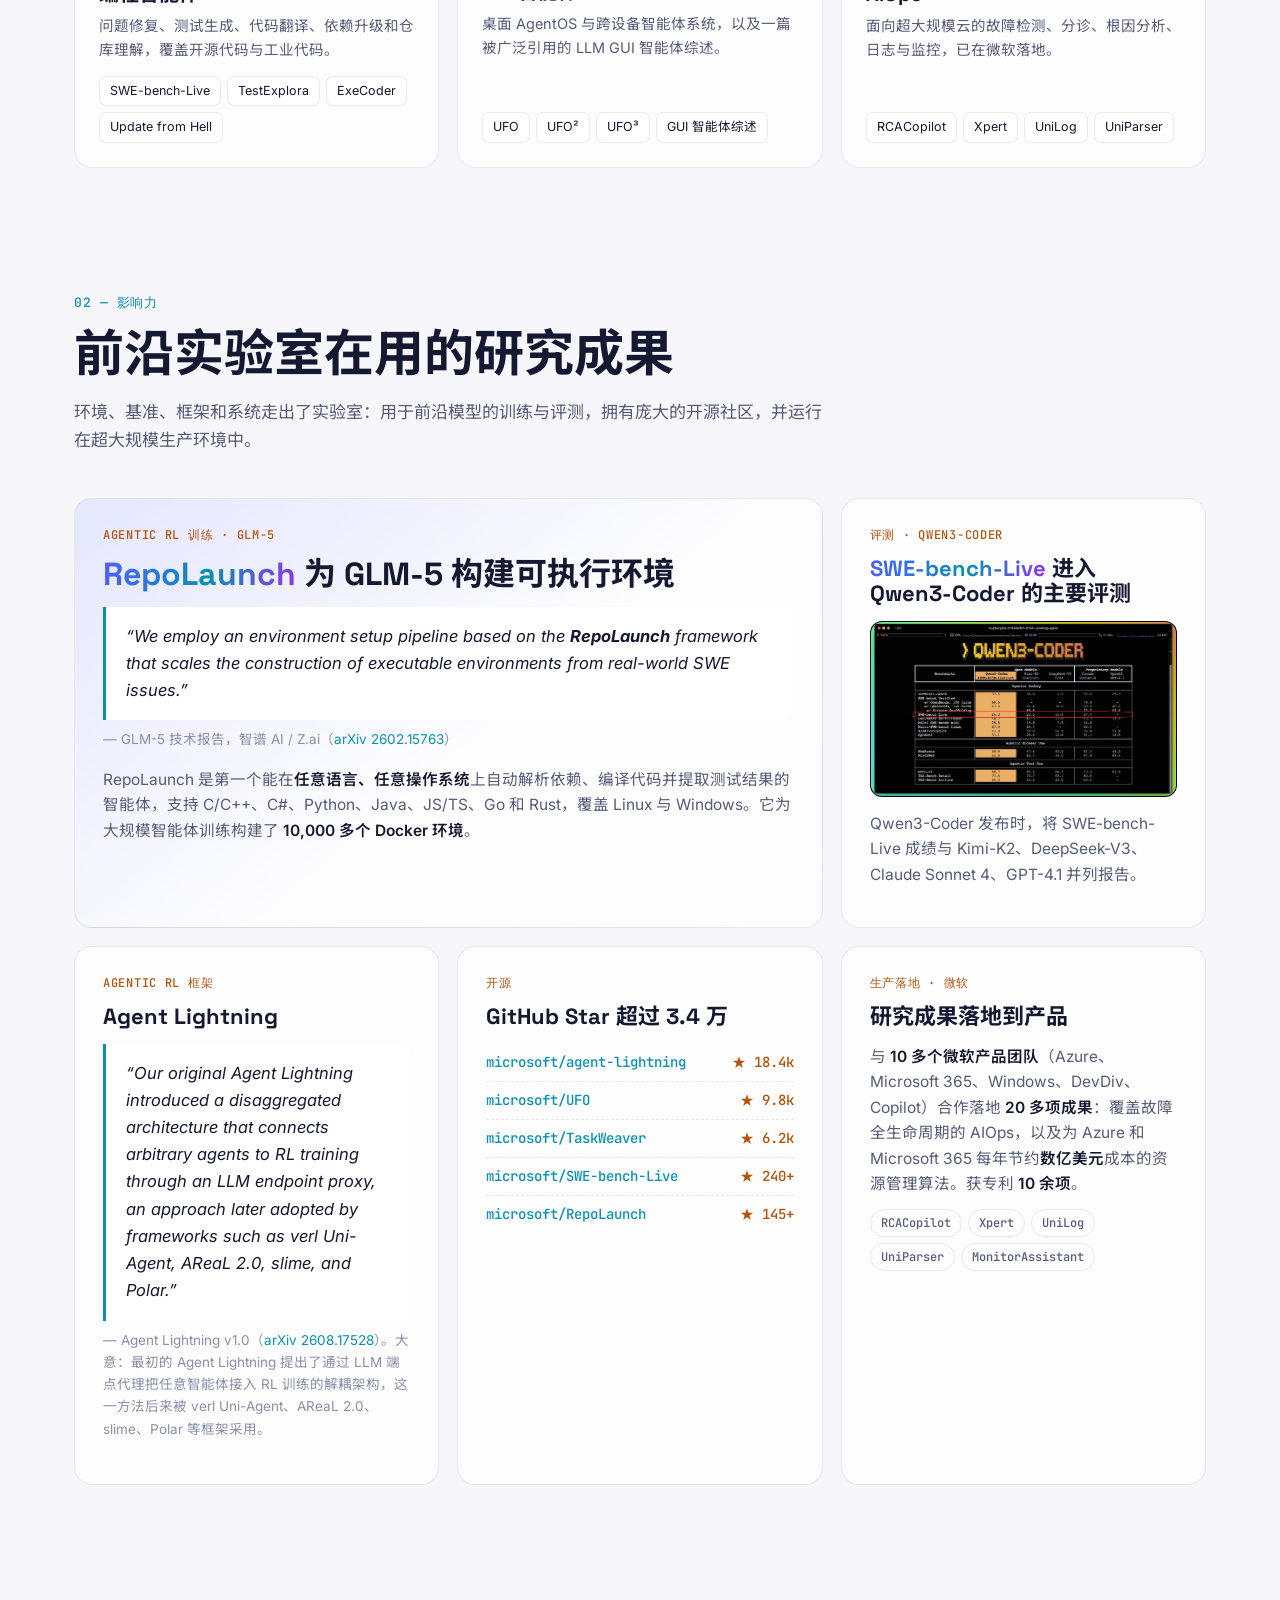
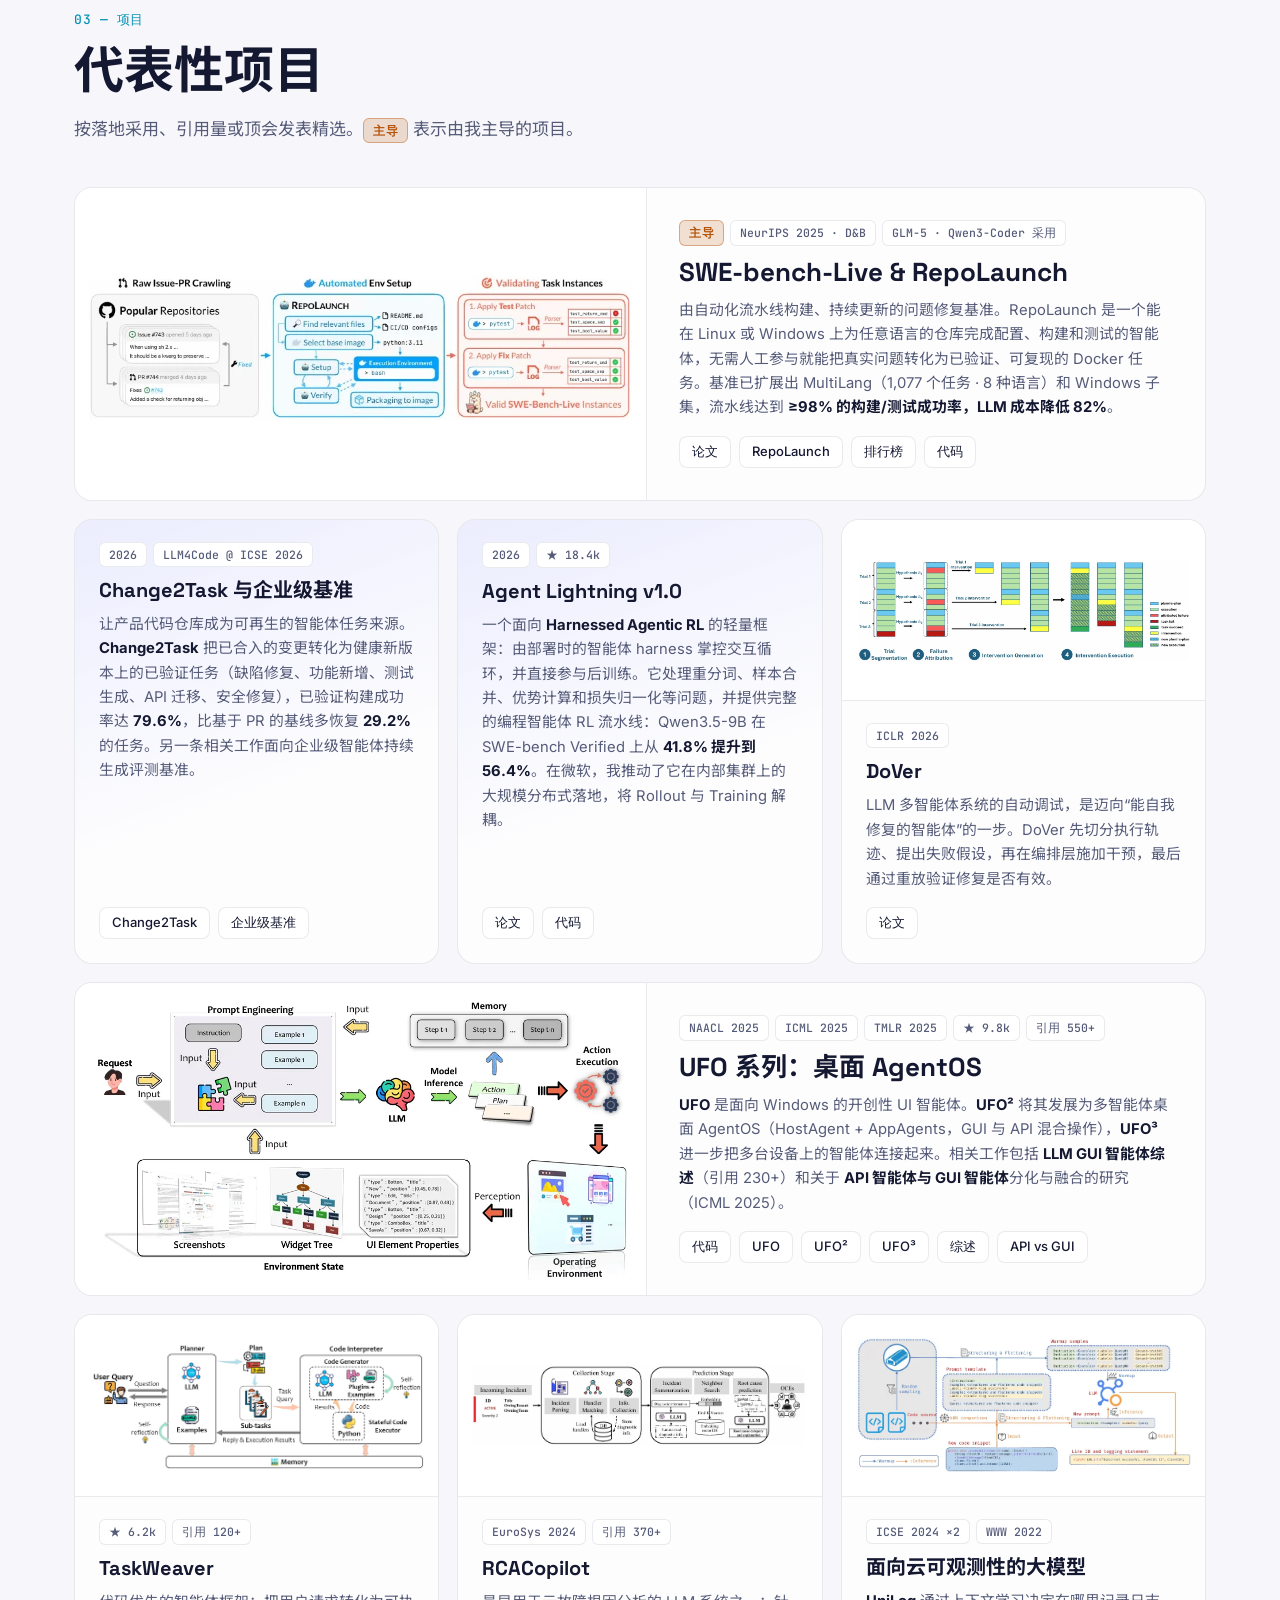
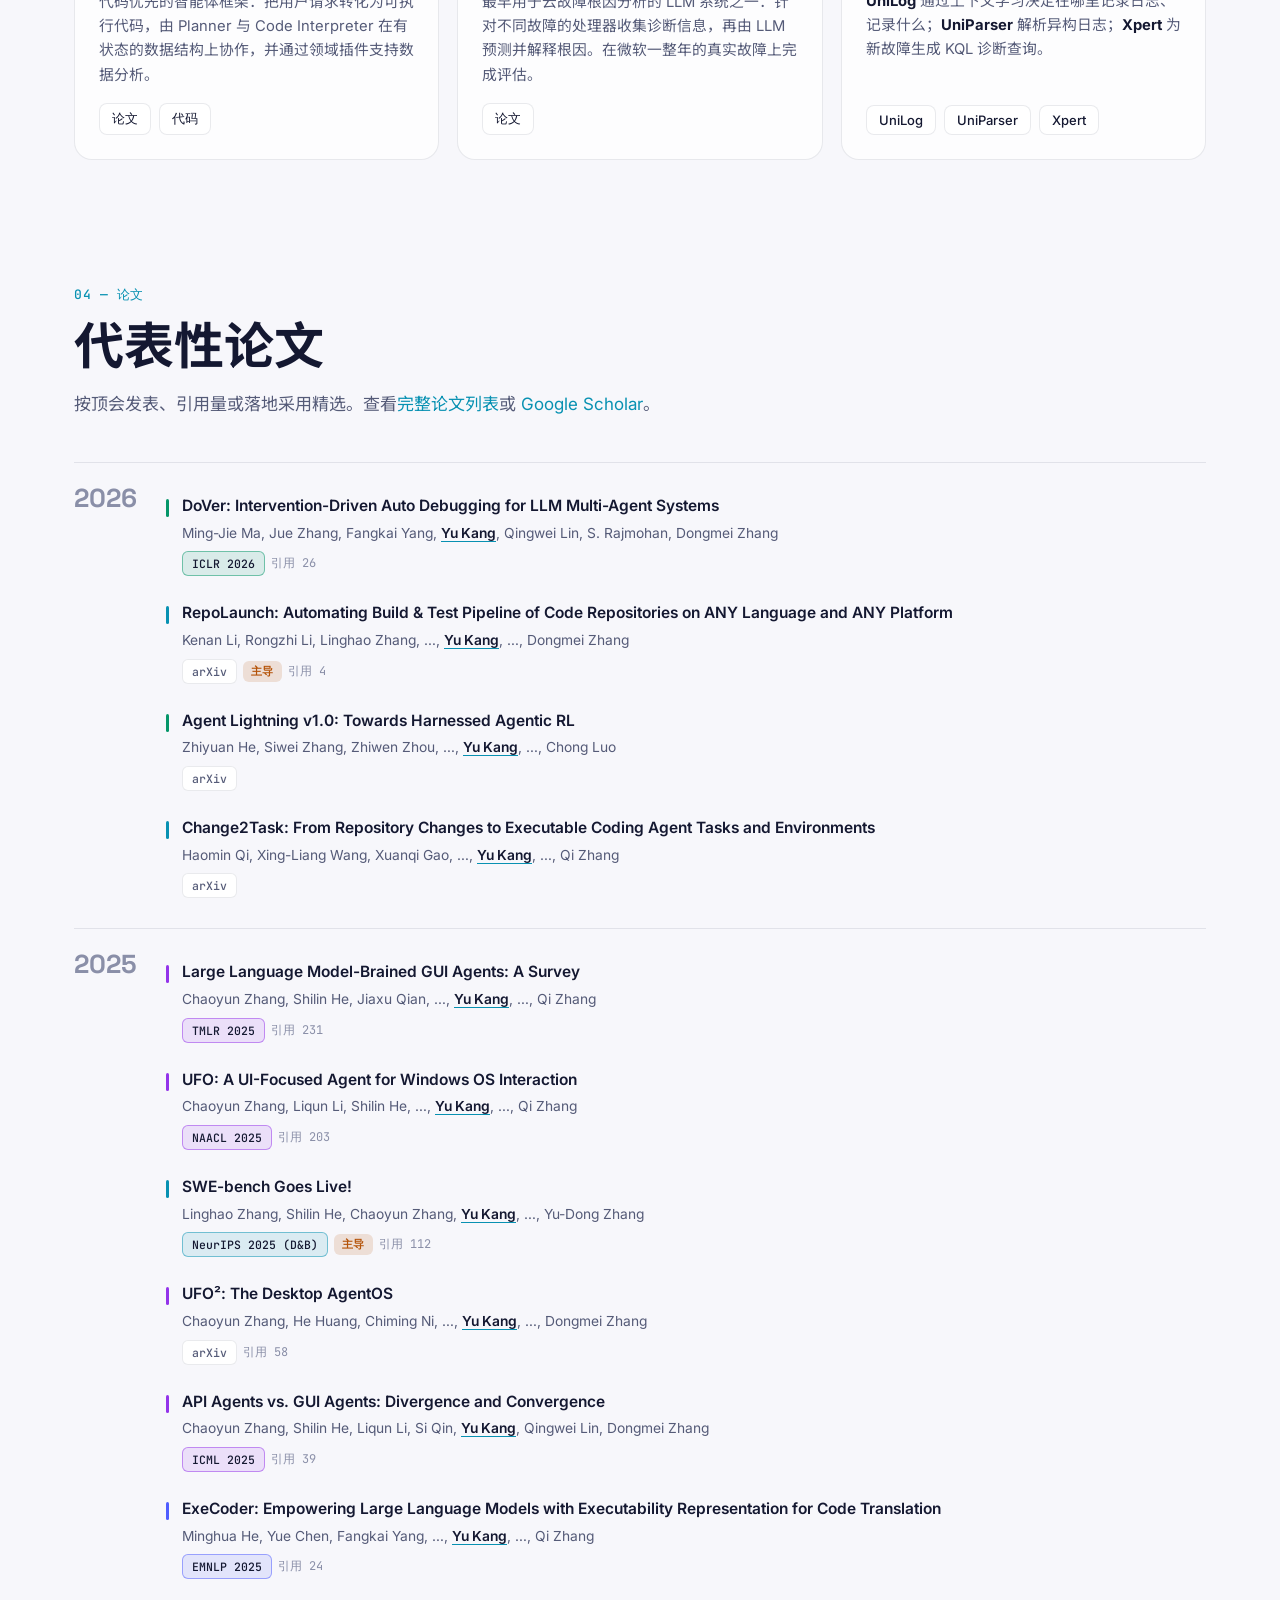
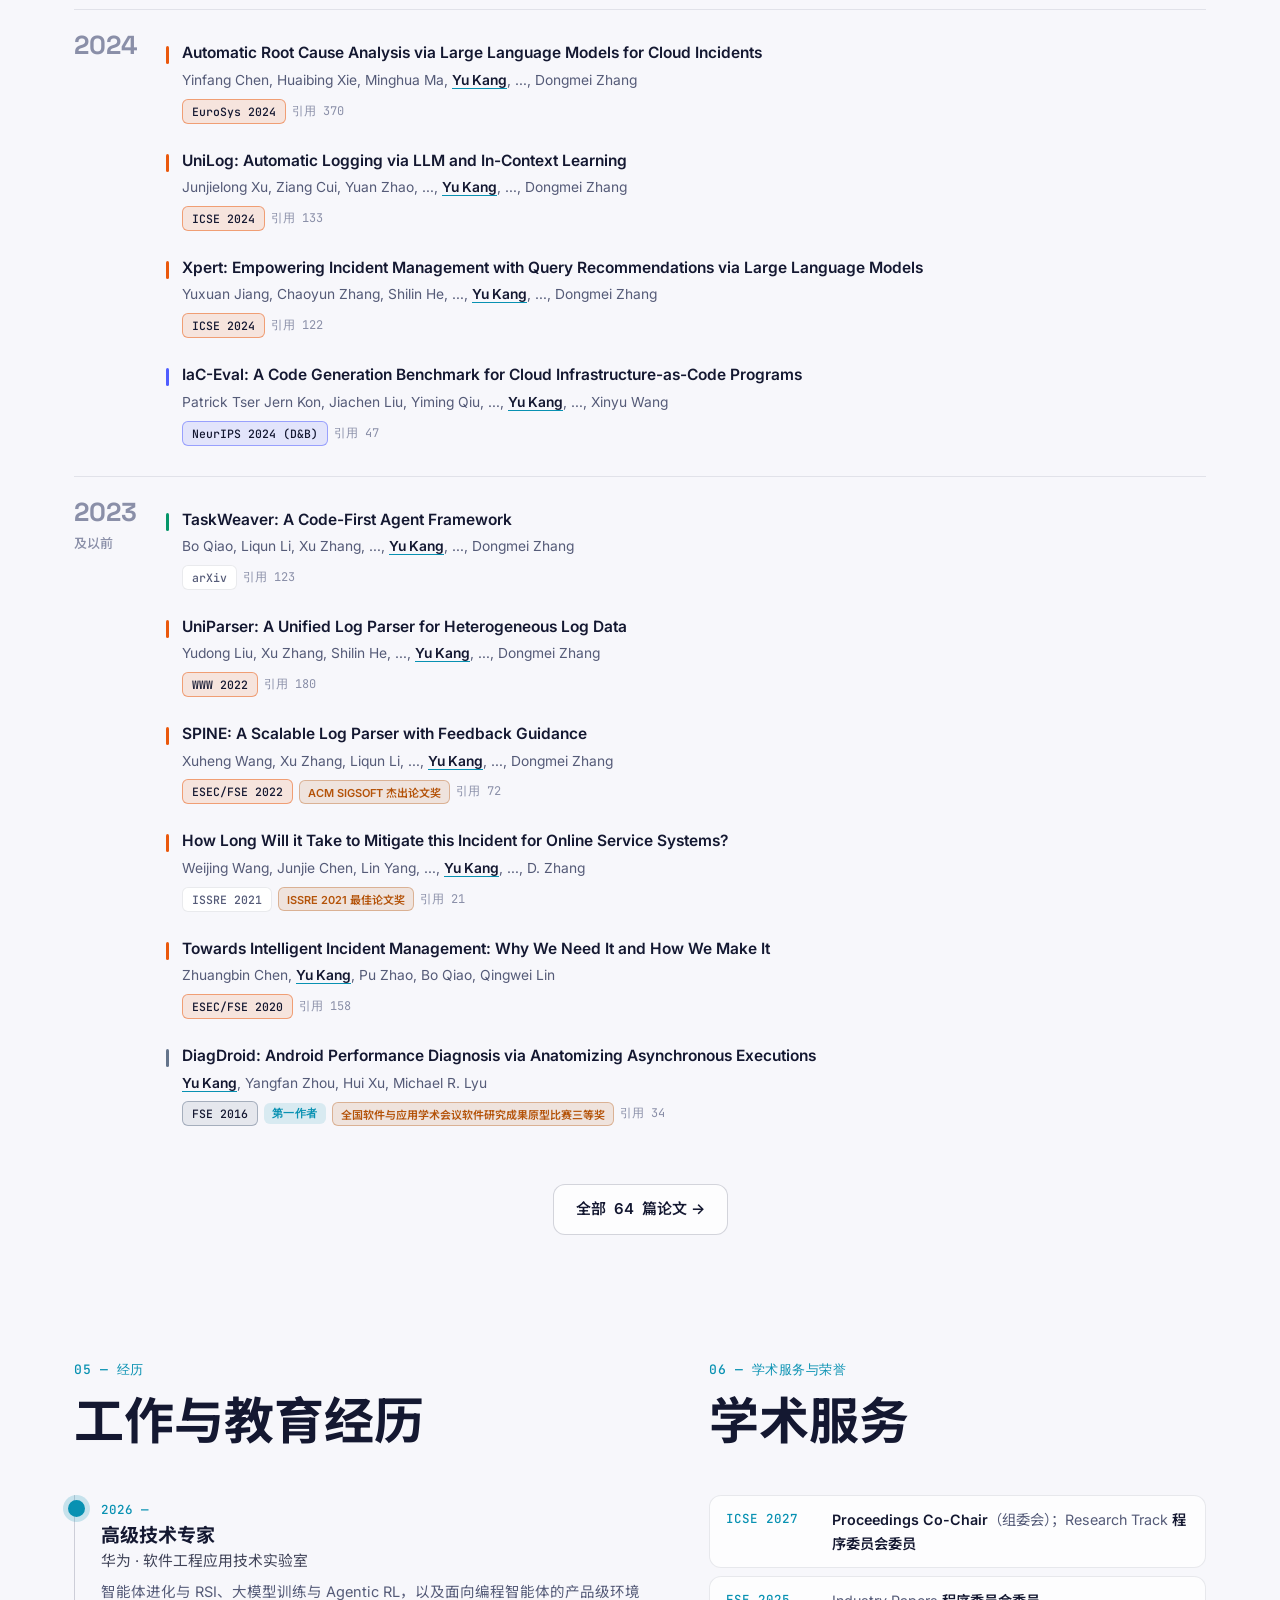
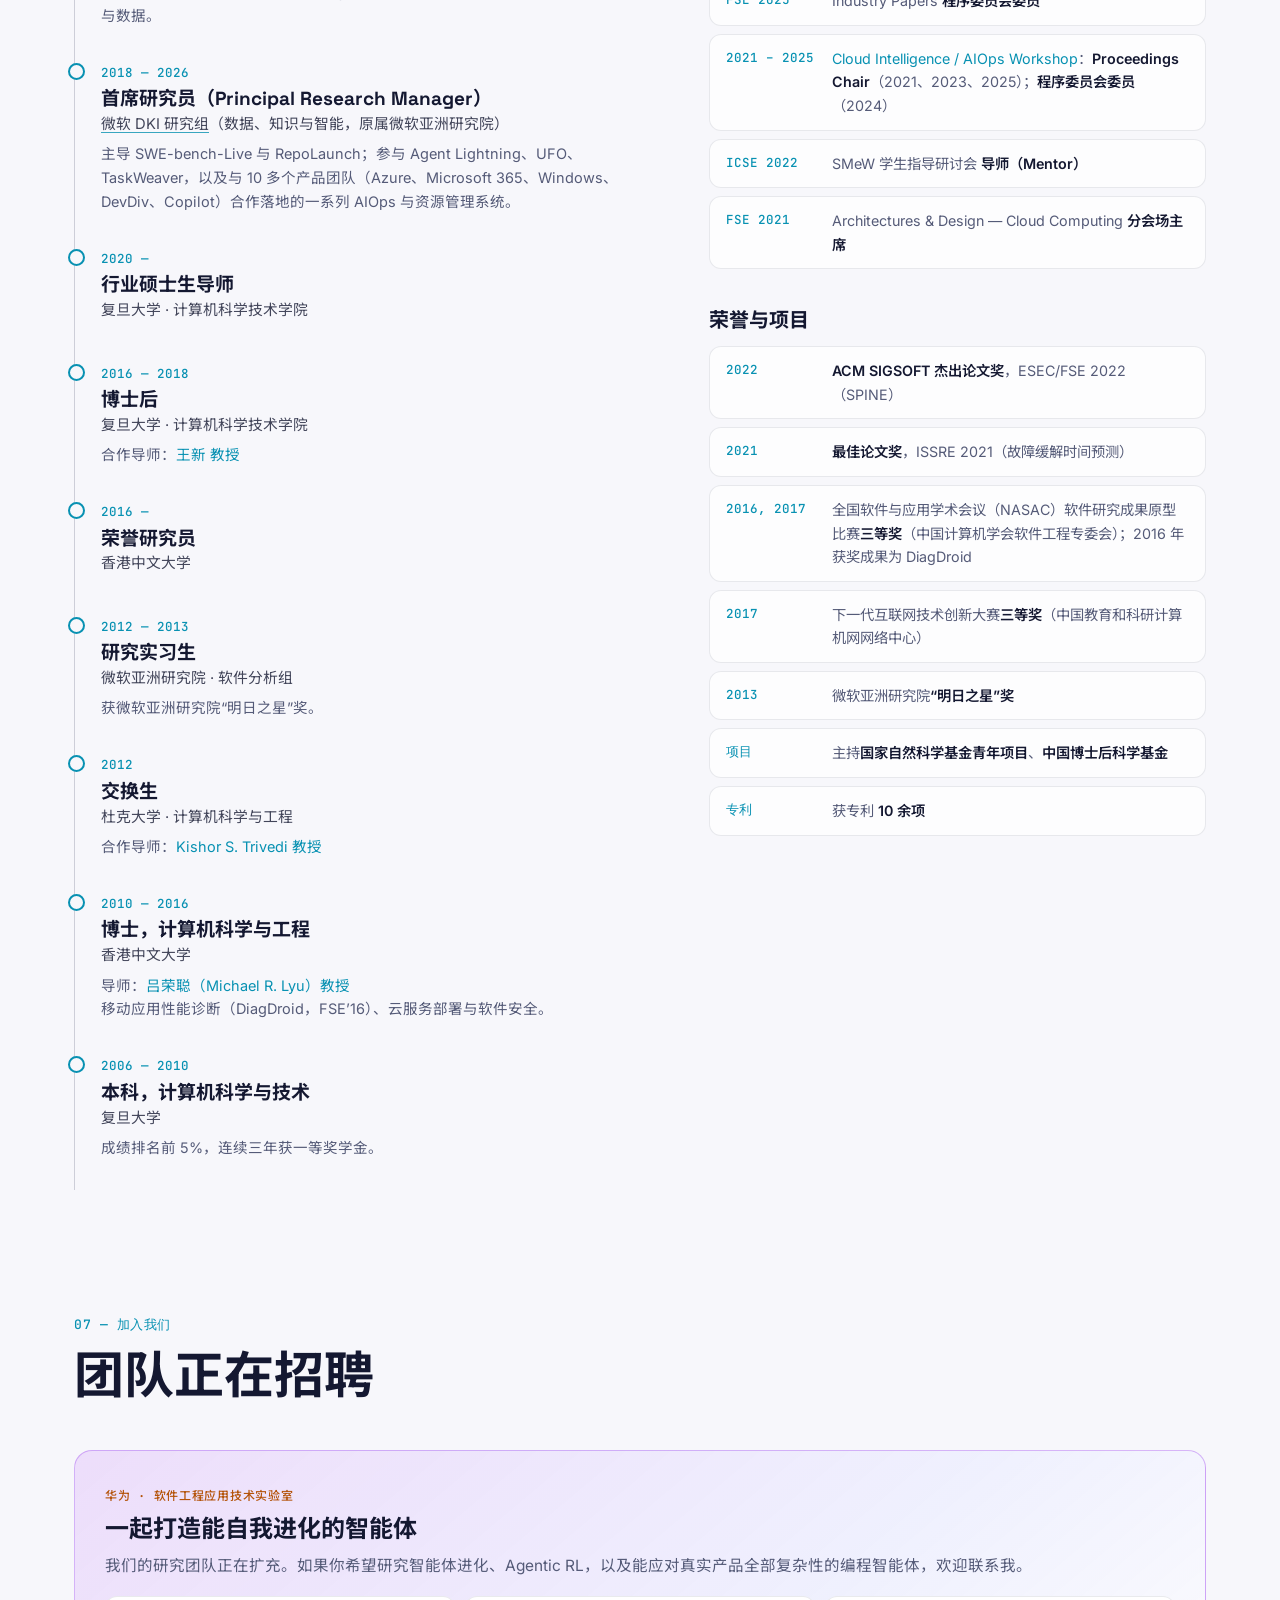
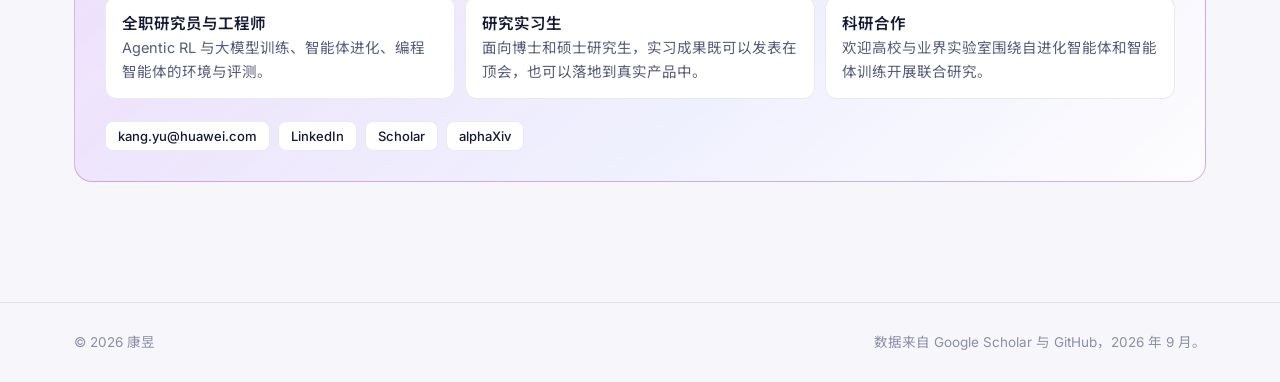
==== commit 8373dcaf: "Obfuscate email: assemble address at runtime from data-email attribute" ====
--- a/zh/index.html
+++ b/zh/index.html
@@ -63,7 +63,7 @@
         <a class="btn ghost" href="#join">加入团队</a>
         <div class="socials">
           <a href="https://scholar.google.com/citations?user=M_lzR_0AAAAJ" target="_blank" rel="noopener" aria-label="Google Scholar" title="Google Scholar"><svg viewBox="0 0 24 24"><path d="M12 3 1 9l11 6 9-4.9V17h2V9L12 3zm-6.8 9.7V16c0 1.9 3 3.5 6.8 3.5s6.8-1.6 6.8-3.5v-3.3L12 16.4l-6.8-3.7z" fill="currentColor" stroke="none"/></svg></a>
-          <a href="mailto:kang.yu@huawei.com" aria-label="Email" title="kang.yu@huawei.com"><svg viewBox="0 0 24 24"><rect x="3" y="5" width="18" height="14" rx="2"/><path d="m3.5 6.5 8.5 6.5 8.5-6.5"/></svg></a>
+          <a data-email="kang.yu/huawei.com" aria-label="邮箱" title="邮箱"><svg viewBox="0 0 24 24"><rect x="3" y="5" width="18" height="14" rx="2"/><path d="m3.5 6.5 8.5 6.5 8.5-6.5"/></svg></a>
           <a href="https://www.linkedin.com/in/yu-kang/" target="_blank" rel="noopener" aria-label="LinkedIn" title="LinkedIn"><svg viewBox="0 0 24 24"><path d="M4.98 3.5a2.5 2.5 0 1 1 0 5 2.5 2.5 0 0 1 0-5zM3 9.5h4V21H3zM9.5 9.5h3.8v1.6h.1c.5-1 1.8-2 3.8-2 4 0 4.8 2.6 4.8 6V21h-4v-5.2c0-1.3 0-2.9-1.8-2.9s-2 1.4-2 2.8V21h-4z" fill="currentColor" stroke="none"/></svg></a>
           <a href="https://www.alphaxiv.org/@yu-kang" target="_blank" rel="noopener" aria-label="alphaXiv" title="alphaXiv"><svg viewBox="0 0 24 24"><path d="M4 20 10.5 4h3L20 20M7 14h10"/></svg></a>
           <a href="https://conf.researchr.org/profile/icse-2027/yukang" target="_blank" rel="noopener" aria-label="researchr profile" title="ICSE 2027 profile"><svg viewBox="0 0 24 24"><path d="M5 4h14v16H5zM8 8h8M8 12h8M8 16h5"/></svg></a>
@@ -483,7 +483,7 @@
         <li><b>科研合作</b>欢迎高校与业界实验室围绕自进化智能体和智能体训练开展联合研究。</li>
       </ul>
       <div class="proj-links">
-        <a href="mailto:kang.yu@huawei.com">邮箱：kang.yu@huawei.com</a>
+        <a data-email="kang.yu/huawei.com">邮箱</a>
         <a href="https://www.linkedin.com/in/yu-kang/" target="_blank" rel="noopener">LinkedIn</a>
         <a href="https://scholar.google.com/citations?user=M_lzR_0AAAAJ" target="_blank" rel="noopener">Scholar</a>
         <a href="https://www.alphaxiv.org/@yu-kang" target="_blank" rel="noopener">alphaXiv</a>
